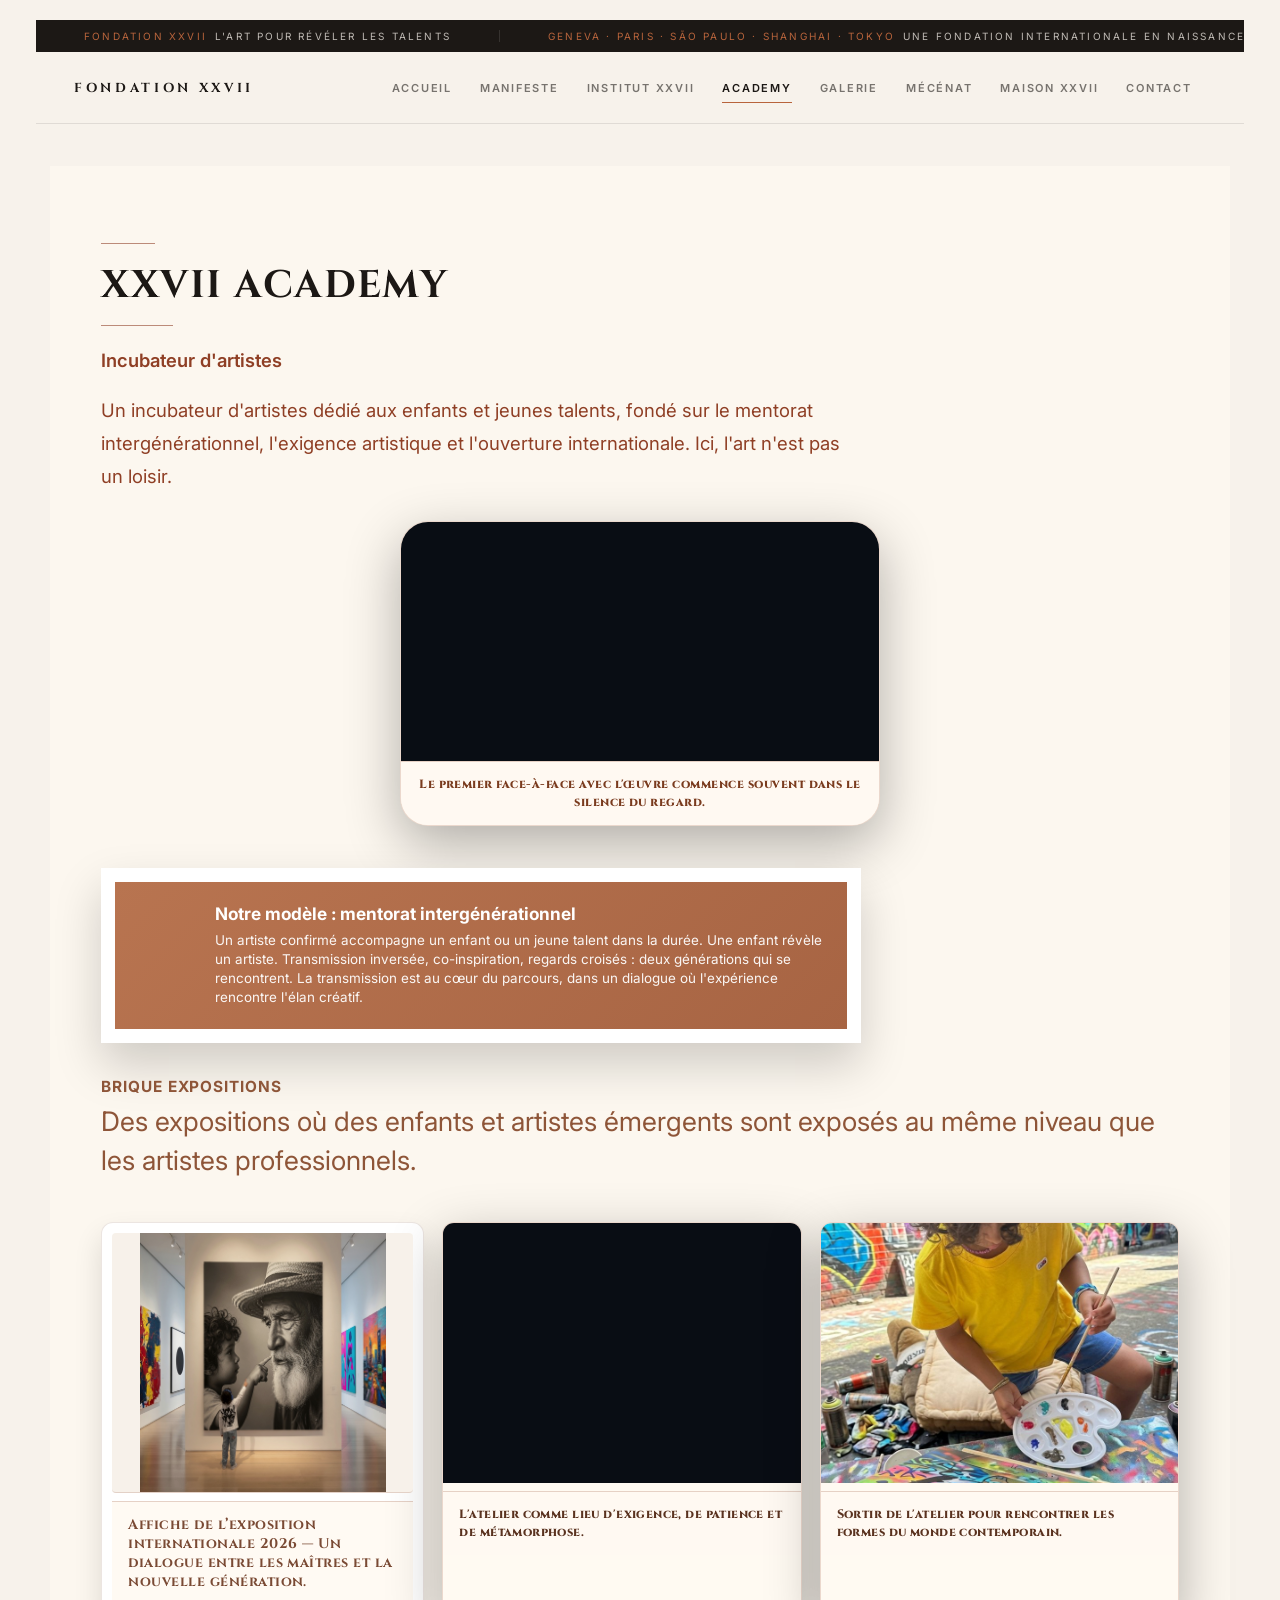
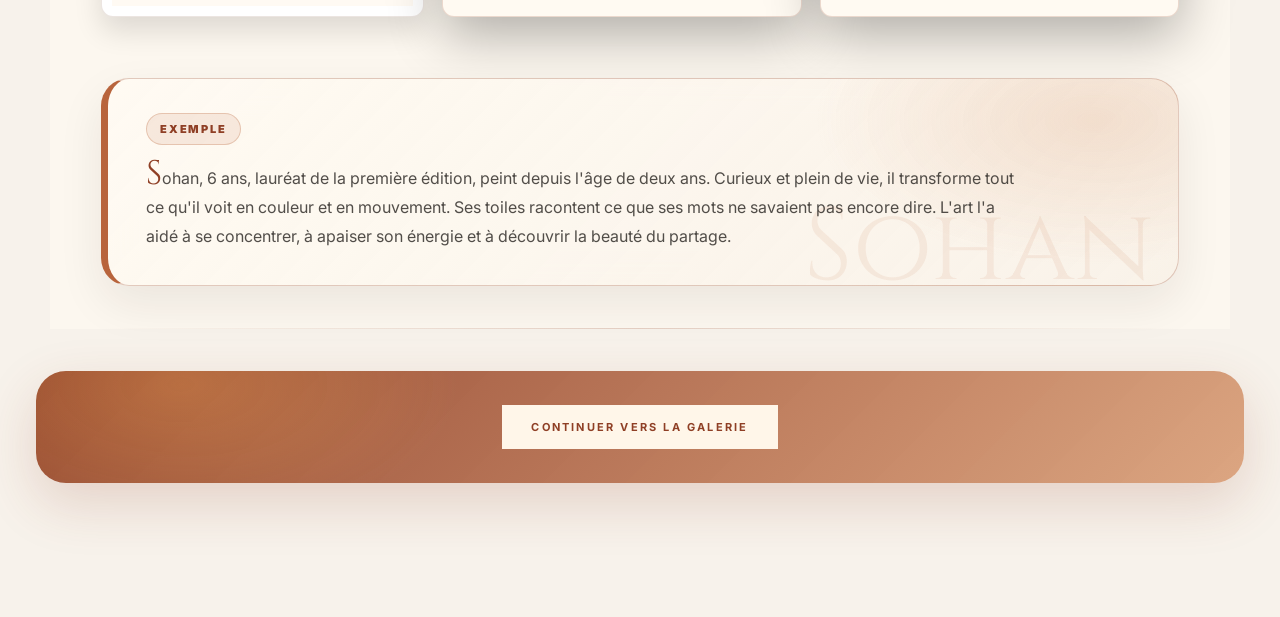
==== academy.html @ 69321723 "Make Fondation XXVII responsive" ====
<!doctype html>
<html lang="fr">
<head>
<meta charset="utf-8">
<meta name="viewport" content="width=device-width, initial-scale=1">
<title>XXVII Academy — Fondation XXVII</title>
<meta name="description" content="La Fondation XXVII accompagne les enfants, les jeunes créateurs et les artistes émergents à travers l'art, l'éducation et la transmission.">
<meta property="og:title" content="Fondation XXVII — Transmission culturelle par l'art">
<meta property="og:type" content="website">
<link rel="preconnect" href="https://fonts.googleapis.com">
<link rel="preconnect" href="https://fonts.gstatic.com" crossorigin>
<link href="https://fonts.googleapis.com/css2?family=Inter:wght@400;500;600;700;800;900&family=Cinzel:wght@600;700;800&display=swap" rel="stylesheet">
<link rel="stylesheet" href="assets/css/app.css">
<link rel="stylesheet" href="assets/css/upgrade.css">
<link rel="stylesheet" href="assets/css/multipage-version.css">
<link rel="stylesheet" href="editorial-model-upgrade.css">
<link rel="stylesheet" href="assets/css/finishing-touch.css">
<link rel="stylesheet" href="assets/css/cartier-level.css">
<link rel="stylesheet" href="assets/css/prestige.css">
<link rel="stylesheet" href="assets/css/academy-step.css">
<link rel="stylesheet" href="assets/css/responsive-final.css">
</head>
<body class="page-academy">
<a class="skip" href="#main">Aller au contenu</a>
<div class="page">

<div class="xxvii-ticker">
  <div class="xxvii-ticker-inner">
    <span><em>Fondation XXVII</em>L'art pour révéler les talents</span>
    <span><em>Geneva · Paris · São Paulo · Shanghai · Tokyo</em>Une fondation internationale en naissance</span>
    <span><em>Academy</em>Premier programme d'ateliers · ouverture annoncée</span>
    <span><em>Rejoindre</em>partnerships@fondationxxvii.org</span>
    <span><em>Vision</em>L'art comme langage universel de transmission</span>
  </div>
</div>

<header class="topbar">
  <div class="brand-lockup brand-text-only"><span>Fondation XXVII</span></div>
  <nav class="nav" aria-label="Navigation principale">
    <a href="index.html">Accueil</a>
    <a href="manifeste.html">Manifeste</a>
    <a href="institut.html">Institut XXVII</a>
    <a href="academy.html">Academy</a>
    <a href="galerie.html">Galerie</a>
    <a href="mecenat.html">Mécénat</a>
    <a href="equipe.html">Maison XXVII</a>
    <a href="contact.html">Contact</a>
  </nav>
</header>

<main id="main" class="multipage-main">

<section class="section" id="page5">
  <div class="page-num">Academy</div>
  <h2 class="section-title" style="white-space:nowrap;">XXVII ACADEMY</h2>
  <p class="lead section-intro" style="font-weight:600;font-size:1.15em;margin-top:0.2em;margin-bottom:1.2em;">Incubateur d'artistes</p>
  <p class="lead section-intro academy-incubateur-lead">Un incubateur d'artistes dédié aux enfants et jeunes talents, fondé sur le mentorat intergénérationnel, l'exigence artistique et l'ouverture internationale. Ici, l'art n'est pas un loisir.</p>

<figure class="visual-card academy-video-top-tam video-card">
      <video class="academy-video" autoplay muted loop playsinline preload="metadata" aria-label="Le contact de l'enfant avec l'artiste">
        <source src="assets/video/contact-enfant-artiste.mp4" type="video/mp4">
        Votre navigateur ne peut pas lire cette vidéo.
      </video>
      <figcaption>Le premier face-à-face avec l'œuvre commence souvent dans le silence du regard.</figcaption>
    </figure>

  <div class="academy-model-strip" aria-label="Modèle pédagogique XXVII">
    <div class="academy-model-icon" aria-hidden="true"></div>
    <div class="academy-model-text">
      <strong>Notre modèle : mentorat intergénérationnel</strong>
      <p>Un artiste confirmé accompagne un enfant ou un jeune talent dans la durée. Une enfant révèle un artiste. Transmission inversée, co-inspiration, regards croisés : deux générations qui se rencontrent. La transmission est au cœur du parcours, dans un dialogue où l'expérience rencontre l'élan créatif.</p>
    </div>
  </div>

  <div class="academy-expositions-block">
    <div class="academy-block-kicker">Brique expositions</div>
    <p class="lead section-intro academy-expositions-lead">Des expositions où des enfants et artistes émergents sont exposés au même niveau que les artistes professionnels.</p>
    
  </div>

  <div class="visual-grid academy-visuals">
    <figure class="visual-card academy-exposition-poster">
      <img src="assets/img/enfant-regarde-enfant.png" alt="Enfant face à une œuvre monumentale en galerie" loading="lazy" decoding="async">
      <figcaption>Affiche de l’exposition internationale 2026 — Un dialogue entre les maîtres et la nouvelle génération.</figcaption>
    </figure>
    
    <figure class="visual-card video-card">
      <video class="academy-video" autoplay muted loop playsinline preload="metadata" aria-label="L'atelier des enfants, lieu d'exigence et de métamorphose">
        <source src="assets/video/atelier-enfants.mp4" type="video/mp4">
        Votre navigateur ne peut pas lire cette vidéo.
      </video>
      <figcaption>L'atelier comme lieu d'exigence, de patience et de métamorphose.</figcaption>
    </figure>
    <figure class="visual-card video-card">
      <video class="academy-video" autoplay muted loop playsinline preload="metadata" poster="assets/img/academy-street-art.jpg" aria-label="Jeune artiste créant hors les murs">
        <source src="grok-video-db164b81-4487-42cb-8712-42ea4e502f87%20(3).mp4" type="video/mp4">
        Votre navigateur ne peut pas lire cette vidéo.
      </video>
      <figcaption>Sortir de l'atelier pour rencontrer les formes du monde contemporain.</figcaption>
    </figure>
  </div>

  <div class="divider"></div>

  <div class="brown academy-example-card">
    <strong>Exemple</strong>
    <p>Sohan, 6 ans, lauréat de la première édition, peint depuis l'âge de deux ans. Curieux et plein de vie, il transforme tout ce qu'il voit en couleur et en mouvement. Ses toiles racontent ce que ses mots ne savaient pas encore dire. L'art l'a aidé à se concentrer, à apaiser son énergie et à découvrir la beauté du partage.</p>
  </div>
</section>

<div class="page-next-link academy-next-link">
  <a class="btn" href="galerie.html">Continuer vers la galerie</a>
</div>
</main>
</div>
<script src="assets/js/app.js"></script>
<script src="assets/js/prestige.js"></script>
</body>
</html>
---- assets/css/app.css ----
:root{--bg:#05070b;--panel:rgba(11,17,28,.8);--line:rgba(255,255,255,.1);--line2:rgba(216,173,97,.26);--text:#f6f8fb;--muted:rgba(246,248,251,.74);--gold:#d8ad61;--gold2:#f3d8a5;--shadow:0 18px 54px rgba(0,0,0,.34);--radius:30px;--brown:#5b4031;--brown2:#3f2b21}*{box-sizing:border-box}html{scroll-behavior:smooth}body{margin:0;min-height:100vh;color:var(--text);font-family:Inter,system-ui,sans-serif;background:radial-gradient(1200px 700px at 14% 0%,rgba(216,173,97,.14),transparent 52%),radial-gradient(900px 520px at 86% 12%,rgba(125,167,255,.08),transparent 55%),linear-gradient(180deg,#04070c 0%,#071018 44%,#04070c 100%);overflow-x:hidden}body::before{content:"";position:fixed;inset:0;pointer-events:none;opacity:.12;background-image:linear-gradient(rgba(255,255,255,.03) 1px,transparent 1px),linear-gradient(90deg,rgba(255,255,255,.03) 1px,transparent 1px);background-size:34px 34px;mask-image:linear-gradient(180deg,rgba(0,0,0,.92),transparent 95%)}a{color:var(--gold2)}.skip{position:absolute;left:-999px;top:12px;background:#fff;color:#000;padding:10px 14px;border-radius:999px;z-index:999}.skip:focus{left:12px}.page{max-width:1360px;margin:0 auto;padding:24px clamp(16px,2.8vw,36px) 110px}.topbar{display:flex;justify-content:space-between;align-items:center;gap:16px;padding:12px 0 18px;position:sticky;top:0;z-index:50;backdrop-filter:blur(18px);background:linear-gradient(180deg,rgba(4,7,12,.92),rgba(4,7,12,.62));border-bottom:1px solid rgba(216,173,97,.12)}.brand-lockup{display:flex;align-items:center;gap:14px;color:var(--gold2);font-size:11px;letter-spacing:.24em;text-transform:uppercase;font-weight:800}.brand-logo{height:40px;width:auto;display:block;border-radius:12px;background:#fffaf0;box-shadow:0 10px 34px rgba(0,0,0,.22)}.nav{display:flex;gap:8px;flex-wrap:wrap}.nav a{padding:8px 12px;border:1px solid var(--line);border-radius:999px;background:rgba(255,255,255,.035);color:var(--text);font-size:12px;text-decoration:none;transition:.2s}.nav a:hover,.btn:hover{border-color:var(--gold);transform:translateY(-1px)}.hero{display:grid;grid-template-columns:minmax(0,1.32fr) minmax(320px,.86fr);gap:24px;align-items:stretch;padding:18px 0 8px}.panel,.card,.box,.footer,.quote,.brown,.member,.info,.slider{border:1px solid var(--line);background:linear-gradient(180deg,rgba(11,17,28,.74),rgba(6,10,16,.66));box-shadow:var(--shadow);backdrop-filter:blur(16px)}.panel{border-radius:36px;padding:36px;position:relative;overflow:hidden}.panel::after{content:"";position:absolute;right:-10%;bottom:-38%;width:420px;height:420px;border-radius:50%;background:radial-gradient(circle,rgba(216,173,97,.18),transparent 66%);filter:blur(10px);pointer-events:none}.eyebrow{font-size:12px;text-transform:uppercase;letter-spacing:.28em;color:var(--gold2);margin-bottom:16px}h1{margin:0;font-family:Cinzel,serif;font-size:clamp(40px,6.8vw,88px);line-height:.9;letter-spacing:.02em}h2{margin:16px 0 14px;font-size:clamp(26px,3.6vw,52px);line-height:1.03;letter-spacing:-.05em}.lead{max-width:72ch;color:var(--muted);font-size:clamp(16px,1.45vw,19px);line-height:1.78}.small{font-size:15px;margin:0}.cta-row{display:flex;flex-wrap:wrap;gap:12px;margin-top:30px;position:relative;z-index:1}.btn{padding:13px 18px;border-radius:999px;border:1px solid var(--line2);background:linear-gradient(135deg,rgba(216,173,97,.18),rgba(255,255,255,.04));color:var(--text);font-weight:700;text-decoration:none;transition:.2s}.btn.alt{border-color:var(--line);background:rgba(255,255,255,.03)}.logo-showcase{margin-top:26px;max-width:460px;padding:18px;border-radius:28px;background:linear-gradient(180deg,#fffaf0,#f4efe6);border:1px solid rgba(216,173,97,.32);box-shadow:0 24px 80px rgba(0,0,0,.28);position:relative;z-index:1}.logo-showcase img{width:100%;height:auto;display:block;border-radius:18px}.side{display:flex;flex-direction:column;gap:18px}.card{border-radius:34px;padding:24px;position:relative;overflow:hidden}.card h3{margin:0 0 16px;font-size:22px;letter-spacing:-.03em}.stats{display:grid;grid-template-columns:1fr 1fr;gap:14px}.stat{padding:16px;border-radius:20px;border:1px solid var(--line);background:rgba(255,255,255,.03)}.stat span{display:block;font-size:12px;text-transform:uppercase;letter-spacing:.18em;color:var(--gold2);margin-bottom:10px}.stat strong{font-size:clamp(20px,2.6vw,30px);letter-spacing:-.03em}.quote{margin:18px 0 36px;padding:16px 24px;border-radius:24px;border-color:rgba(216,173,97,.18);background:linear-gradient(135deg,rgba(216,173,97,.12),rgba(255,255,255,.03));font-family:Cinzel,serif;font-size:clamp(17px,1.9vw,26px);line-height:1.28;letter-spacing:.01em;font-weight:600}.section{padding:58px 0 0}.section-title{font-size:clamp(24px,3vw,42px);line-height:1.06;margin:.15em 0 .55em;letter-spacing:-.04em}.page-title{font-family:Cinzel,serif;font-size:clamp(26px,3.4vw,46px);margin:0 0 10px;line-height:1.04}.page-num{font-size:12px;text-transform:uppercase;letter-spacing:.25em;color:var(--gold2);margin-bottom:12px}.grid3{display:grid;grid-template-columns:repeat(3,minmax(0,1fr));gap:18px}.grid2{display:grid;grid-template-columns:repeat(2,minmax(0,1fr));gap:18px}.info{border-radius:26px;padding:24px;min-height:190px;border-color:rgba(255,255,255,.085)}.info strong{display:block;margin-bottom:10px;color:var(--gold);text-transform:uppercase;letter-spacing:.09em;font-size:12px}.info p,.box p,.card p,.member p{margin:0;color:var(--muted);line-height:1.72}.brown{border-radius:26px;padding:20px;background:linear-gradient(180deg,rgba(91,64,49,.88),rgba(63,43,33,.78));border-color:rgba(255,255,255,.08)}.brown strong{display:block;margin-bottom:8px;color:#ffe8d2;font-size:12px;text-transform:uppercase;letter-spacing:.14em}.brown p{margin:0;color:rgba(255,240,228,.90);line-height:1.65}.divider{height:1px;background:linear-gradient(90deg,transparent,rgba(255,255,255,.10),transparent);margin:22px 0}.footer{margin-top:28px;padding:20px 22px;border-radius:24px;color:var(--muted);background:rgba(255,255,255,.03)}.team{display:grid;grid-template-columns:repeat(2,minmax(0,1fr));gap:18px}.member{padding:22px;border-radius:24px;border:1px solid rgba(255,255,255,.085);background:rgba(255,255,255,.03)}.member h4{margin:0 0 6px;font-size:20px;letter-spacing:-.02em}.member .role{color:var(--gold2);font-size:12px;text-transform:uppercase;letter-spacing:.12em;margin-bottom:10px}.full{grid-column:1/-1}.gallery{padding-top:42px}.gallery .lead{margin-bottom:18px}.gallery .page-num{letter-spacing:.32em;opacity:.86}.slider{position:relative;border-radius:38px;overflow:hidden;padding:22px;background:linear-gradient(135deg,rgba(216,173,97,.075),rgba(255,255,255,.025))}.slides{position:relative;min-height:820px}.slide{margin:0;position:absolute;inset:0;opacity:0;transform:scale(.985);transition:opacity .45s ease,transform .45s ease;pointer-events:none}.slide.active{opacity:1;transform:scale(1);pointer-events:auto}.slide img{width:100%;height:820px;object-fit:cover;border-radius:24px;border:1px solid rgba(255,255,255,.12);display:block;background:#090d14;filter:saturate(1.02) contrast(1.02)}.slide figcaption{position:absolute;left:22px;bottom:22px;padding:12px 16px;border-radius:999px;background:rgba(4,7,12,.72);border:1px solid rgba(216,173,97,.28);color:var(--gold2);font-weight:800;backdrop-filter:blur(12px)}.slider-btn{position:absolute;top:50%;transform:translateY(-50%);z-index:3;width:46px;height:46px;border-radius:999px;border:1px solid rgba(216,173,97,.35);background:rgba(4,7,12,.70);color:#fff;font-size:34px;line-height:1;cursor:pointer}.slider-btn.prev{left:28px}.slider-btn.next{right:28px}.dots{position:absolute;left:0;right:0;bottom:28px;z-index:3;display:flex;justify-content:center;gap:8px}.dots button{width:10px;height:10px;border-radius:999px;border:1px solid rgba(255,255,255,.5);background:rgba(255,255,255,.2);cursor:pointer}.dots button.active{background:var(--gold)}.slider::after{content:"Visuels Fondation XXVII";position:absolute;right:24px;top:24px;z-index:4;padding:9px 12px;border-radius:999px;background:rgba(4,7,12,.62);border:1px solid rgba(216,173,97,.28);color:var(--gold2);font-size:12px;font-weight:800;backdrop-filter:blur(10px)}.section-intro{margin-top:-8px;margin-bottom:22px;color:var(--gold2)}.why-block{margin-top:22px;padding:26px;border:1px solid rgba(216,173,97,.22);border-radius:28px;background:linear-gradient(135deg,rgba(216,173,97,.105),rgba(255,255,255,.03));box-shadow:0 18px 52px rgba(0,0,0,.26)}.why-block h3{display:block;color:var(--gold2);font-family:Cinzel,serif;font-size:clamp(24px,2.8vw,36px);letter-spacing:.02em;margin:0 0 8px}.why-block p{margin:0 0 14px;color:var(--muted);font-weight:700}.why-block ul{display:grid;grid-template-columns:repeat(2,minmax(0,1fr));gap:10px 14px;margin:0;padding:0;list-style:none}.why-block li{padding:14px 16px;border:1px solid rgba(255,255,255,.08);border-radius:18px;background:rgba(255,255,255,.035);color:rgba(246,248,251,.82);line-height:1.55}.governance-block{margin-top:34px;padding:30px;border:1px solid rgba(216,173,97,.22);border-radius:32px;background:linear-gradient(180deg,rgba(216,173,97,.075),rgba(255,255,255,.026));box-shadow:0 20px 64px rgba(0,0,0,.28)}.governance-block h3{margin:0 0 14px;font-size:clamp(24px,3vw,42px);letter-spacing:-.04em}.governance-block blockquote{margin:0 0 18px;padding:18px 20px;border-left:3px solid var(--gold);border-radius:18px;background:rgba(255,255,255,.035);font-family:Cinzel,serif;color:var(--gold2);line-height:1.45}.governance-copy{display:grid;grid-template-columns:repeat(2,minmax(0,1fr));gap:12px 18px;margin:20px 0}.governance-copy p{margin:0;color:var(--muted);line-height:1.72}.governance-grid{display:grid;grid-template-columns:repeat(5,minmax(0,1fr));gap:14px}.governance-grid .info{min-height:150px;padding:20px}.vision-metrics .info{min-height:95px;padding:14px 18px}.vision-metrics .info strong{margin-bottom:6px}.vision-metrics .info p{line-height:1.45}.contact-ribbon{margin-top:22px;border-color:rgba(216,173,97,.24);background:linear-gradient(135deg,rgba(216,173,97,.12),rgba(255,255,255,.035));color:rgba(246,248,251,.86)}.contact-ribbon a{font-weight:800;color:var(--gold2)}.visual-grid{display:grid;grid-template-columns:repeat(2,minmax(0,1fr));gap:18px;margin:24px 0}.visual-card,.section-visual,.manifesto-card{border:1px solid rgba(216,173,97,.22);border-radius:30px;background:linear-gradient(180deg,rgba(11,17,28,.68),rgba(6,10,16,.58));box-shadow:0 18px 54px rgba(0,0,0,.30);overflow:hidden}.visual-card{margin:0;min-height:100%;display:flex;flex-direction:column}.visual-card img,.section-visual img,.manifesto-card img{display:block;width:100%;height:auto;object-fit:cover}.visual-card img{height:360px}.visual-card figcaption,.section-visual figcaption{padding:14px 18px;color:var(--gold2);font-weight:800;line-height:1.45;background:rgba(4,7,12,.48)}.section-visual{margin:24px 0 4px}.section-visual img{height:430px}.manifesto-section{padding-top:38px}.manifesto-card{display:grid;grid-template-columns:1fr!important;align-items:start!important;overflow:visible!important;gap:24px;padding:26px}.manifesto-card img{width:min(100%,760px)!important;height:auto!important;max-height:none!important;object-fit:contain!important;justify-self:center!important;display:block!important;border-radius:24px;border:1px solid rgba(255,255,255,.10);background:#140d0a}.manifesto-card .section-title{margin-top:0}.actions-visuals .visual-card img{height:390px}.academy-visuals{grid-template-columns:repeat(3,minmax(0,1fr))}.academy-visuals .visual-card img{height:430px}.vision-visual img{height:400px}.inclusion-visual{max-width:820px;margin:24px auto 4px}.inclusion-visual img{height:300px;object-fit:cover;object-position:center 42%}.polish-note{margin:34px 0 0;padding:26px;border:1px solid rgba(216,173,97,.24);border-radius:32px;background:linear-gradient(135deg,rgba(216,173,97,.11),rgba(255,255,255,.026));box-shadow:0 18px 54px rgba(0,0,0,.28)}.polish-note strong{display:block;color:var(--gold2);font-family:Cinzel,serif;font-size:clamp(22px,2.5vw,34px);line-height:1.15;margin-bottom:10px}.polish-note p{margin:0;color:var(--muted);line-height:1.72}.conversion-panel{margin-top:22px;padding:28px;border:1px solid rgba(216,173,97,.28);border-radius:32px;background:radial-gradient(700px 280px at 12% 0%,rgba(216,173,97,.16),transparent 58%),linear-gradient(180deg,rgba(11,17,28,.78),rgba(6,10,16,.64));box-shadow:0 20px 64px rgba(0,0,0,.30)}.conversion-panel h3{font-family:Cinzel,serif;font-size:clamp(24px,3vw,42px);margin:0 0 10px}.conversion-panel p{max-width:78ch;color:var(--muted);line-height:1.72}.conversion-panel .cta-row{margin-top:18px}@media (max-width:1020px){.hero,.grid3,.grid2,.team{grid-template-columns:1fr}.topbar{position:static;align-items:flex-start;flex-direction:column}.nav{justify-content:flex-start}.slides,.slide img{min-height:580px;height:580px}.governance-grid{grid-template-columns:repeat(2,minmax(0,1fr))}.governance-copy,.why-block ul,.visual-grid,.manifesto-card{grid-template-columns:1fr}.visual-card img,.actions-visuals .visual-card img,.academy-visuals .visual-card img,.section-visual img,.vision-visual img,.inclusion-visual img{height:360px}.academy-visuals{grid-template-columns:1fr}}@media (max-width:640px){.page{padding-inline:14px}.brand-logo{height:36px}.brand-lockup span{display:none}.section{padding-top:42px}.panel,.card,.quote,.info,.footer,.brown,.member{border-radius:22px;padding:18px}.panel{padding:22px}.quote{padding:14px 18px;font-size:clamp(16px,4.8vw,22px);border-radius:20px}.slides,.slide img{min-height:380px;height:380px}.slide figcaption{left:14px;right:14px;bottom:16px;border-radius:18px}.slider-btn{width:38px;height:38px;font-size:28px}.slider-btn.prev{left:18px}.slider-btn.next{right:18px}.slider::after{left:18px;right:auto;top:18px;font-size:11px}.logo-showcase{padding:12px;border-radius:20px}.vision-metrics .info{min-height:88px;padding:13px 16px}.visual-grid{gap:14px;margin:18px 0}.visual-card,.section-visual,.manifesto-card{border-radius:22px}.visual-card img,.actions-visuals .visual-card img,.academy-visuals .visual-card img,.section-visual img,.vision-visual img{height:280px}.inclusion-visual{max-width:100%;margin-top:18px}.inclusion-visual img{height:220px}.manifesto-card{padding:18px}.manifesto-card img{width:100%!important;border-radius:18px}.governance-grid{grid-template-columns:1fr}.why-block{padding:20px}.conversion-panel{padding:20px;border-radius:24px}}.donation-hero{display:grid;grid-template-columns:minmax(0,1fr) minmax(320px,.72fr);gap:24px;align-items:start}.donation-visual{background:linear-gradient(180deg,rgba(11,17,28,.68),rgba(6,10,16,.58))}.donation-visual img{height:620px!important;max-height:none!important;object-fit:contain!important;object-position:center center!important;background:radial-gradient(circle at center,rgba(216,173,97,.08),rgba(5,7,11,.95))!important}@media(max-width:1020px){.donation-hero{grid-template-columns:1fr}.donation-visual img{height:560px!important}}@media(max-width:640px){.donation-visual img{height:420px!important}}.academy-visuals .visual-card img,.academy-visuals .visual-card video,.academy-video{width:100%!important;height:430px!important;object-fit:cover!important;display:block!important;background:#090d14!important}.academy-visuals .visual-card figcaption{min-height:72px}@media(max-width:1020px){.academy-visuals .visual-card img,.academy-visuals .visual-card video,.academy-video{height:360px!important}}@media(max-width:640px){.academy-visuals .visual-card img,.academy-visuals .visual-card video,.academy-video{height:280px!important}}.academy-visuals .visual-card{min-height:0!important;height:auto!important;align-self:start!important}.academy-visuals .visual-card img,.academy-visuals .visual-card video,.academy-video{flex:0 0 auto!important}.academy-visuals .visual-card figcaption{flex:0 0 auto!important}.inclusion-visual img{height:430px!important;object-fit:contain!important;object-position:center center!important;background:radial-gradient(circle at center,rgba(216,173,97,.08),rgba(5,7,11,.95))!important}@media(max-width:640px){.inclusion-visual img{height:360px!important}}
---- assets/css/upgrade.css ----
/* Fondation XXVII — narrative upgrade layer */
:root{--bg:#F8F1E7!important;--panel:#FFFFFF!important;--line:rgba(33,29,26,.10)!important;--line2:rgba(184,100,60,.26)!important;--text:#211D1A!important;--muted:rgba(33,29,26,.68)!important;--gold:#B8643C!important;--gold2:#C8754A!important;--brown:#B8643C!important;--brown2:#211D1A!important;--shadow:0 18px 54px rgba(33,29,26,.12)!important}body{color:#211D1A!important;background:radial-gradient(1200px 700px at 14% 0%,rgba(184,100,60,.10),transparent 52%),radial-gradient(900px 520px at 86% 12%,rgba(248,241,231,.75),transparent 55%),linear-gradient(180deg,#F8F1E7 0%,#FFFFFF 45%,#F8F1E7 100%)!important}body::before{opacity:.08!important}.panel,.card,.box,.info,.slider,.member{background:linear-gradient(180deg,rgba(255,255,255,.86),rgba(248,241,231,.70))!important;border-color:rgba(33,29,26,.10)!important;color:#211D1A!important}.topbar{background:linear-gradient(180deg,rgba(248,241,231,.94),rgba(248,241,231,.72))!important;border-bottom-color:rgba(184,100,60,.16)!important}.quote,.why-block,.governance-block,.conversion-panel,.polish-note{background:linear-gradient(135deg,rgba(184,100,60,.10),rgba(255,255,255,.72))!important;border-color:rgba(184,100,60,.22)!important;color:#211D1A!important}.brown{background:linear-gradient(180deg,rgba(184,100,60,.92),rgba(33,29,26,.88))!important;border-color:rgba(184,100,60,.28)!important}.footer,.contact-ribbon{background:linear-gradient(180deg,rgba(33,29,26,.94),rgba(33,29,26,.88))!important;border-color:rgba(184,100,60,.20)!important}.lead,.info p,.box p,.card p,.member p{color:rgba(33,29,26,.68)!important}.brown p,.brown strong{color:rgba(255,255,255,.92)!important}.footer,.footer a,.contact-ribbon,.contact-ribbon a{color:rgba(255,255,255,.82)!important}.eyebrow,.section-intro,.brand-lockup,.stat span,.info strong,.member .role,.page-num{color:#B8643C!important}h1,h2,h3,.section-title,.page-title{color:#211D1A!important}.btn{background:linear-gradient(135deg,#B8643C,#C8754A)!important;color:#fff!important;border:1px solid rgba(184,100,60,.34)!important;box-shadow:0 12px 28px rgba(184,100,60,.16)!important;padding:13px 22px!important;border-radius:999px!important;letter-spacing:.11em!important}.btn:hover{background:linear-gradient(135deg,#211D1A,#3A302A)!important;color:#fff!important;transform:translateY(-1px)!important;box-shadow:0 16px 34px rgba(33,29,26,.18)!important}.btn.alt{background:rgba(255,255,255,.62)!important;color:#B8643C!important;border:1px solid rgba(184,100,60,.28)!important;box-shadow:0 10px 24px rgba(33,29,26,.08)!important}.btn.alt:hover{background:#B8643C!important;color:#fff!important;border-color:#B8643C!important}.brown .btn.alt{background:rgba(255,255,255,.12)!important;color:#fff!important;border-color:rgba(255,255,255,.34)!important}.brown .btn.alt:hover{background:#fff!important;color:#B8643C!important;border-color:#fff!important}.why-block{position:relative;overflow:hidden;isolation:isolate}.why-block:before{content:"Why";position:absolute;right:24px;top:-30px;z-index:-1;font-family:Cinzel,serif;font-size:clamp(86px,13vw,180px);font-style:italic;color:rgba(184,100,60,.07);pointer-events:none}.why-block h3,.why-block p,.why-block li{color:#211D1A!important}.why-block li{position:relative;padding-left:46px}.why-block li:before{content:"×";position:absolute;left:16px;top:50%;transform:translateY(-50%);width:20px;height:20px;border:1px solid rgba(184,100,60,.42);border-radius:999px;display:grid;place-items:center;color:#B8643C!important;font-size:13px;line-height:1;background:rgba(255,255,255,.58)}
.actions-section .grid3>.info{position:relative;overflow:hidden}.actions-section .grid3>.info:after{position:absolute;right:18px;bottom:-18px;font-family:Cinzel,serif;font-size:96px;font-style:italic;color:rgba(184,100,60,.10);line-height:1;pointer-events:none}.actions-section .grid3>.info:nth-child(1):after{content:"1"}.actions-section .grid3>.info:nth-child(2):after{content:"2"}.actions-section .grid3>.info:nth-child(3):after{content:"3"}.actions-section .grid3>.info:hover{border-color:rgba(184,100,60,.30);background:linear-gradient(180deg,rgba(184,100,60,.08),rgba(255,255,255,.72))!important}
.vision-metrics{padding:24px;border:1px solid rgba(184,100,60,.18);border-radius:34px;background:linear-gradient(135deg,rgba(184,100,60,.08),rgba(255,255,255,.72))!important;box-shadow:0 20px 64px rgba(33,29,26,.10)}.vision-metrics .info{background:rgba(255,255,255,.58)!important;text-align:center;min-height:150px}.vision-metrics .info strong{font-family:Cinzel,serif;font-size:clamp(24px,3vw,42px);letter-spacing:.02em;color:#B8643C!important;text-transform:none}.vision-metrics .info p{max-width:26ch;margin:0 auto;color:rgba(33,29,26,.68)!important}
#page15{background:linear-gradient(135deg,rgba(248,241,231,.94),rgba(255,255,255,.84))!important;border-color:rgba(184,100,60,.20)!important}#page15 .page-title{color:#211D1A!important}#page15 .lead{color:rgba(184,100,60,.78)!important}#page15 .info{background:linear-gradient(180deg,rgba(255,255,255,.86),rgba(248,241,231,.66))!important;border-color:rgba(184,100,60,.18)!important}#page15 .info strong{color:#B8643C!important}#page16{background:linear-gradient(180deg,rgba(255,255,255,.90),rgba(248,241,231,.82))!important;border-color:rgba(184,100,60,.18)!important}#page16 .page-title{color:#211D1A!important}#page16>.lead{color:rgba(184,100,60,.74)!important}#page16 .member{background:linear-gradient(180deg,rgba(255,255,255,.90),rgba(248,241,231,.68))!important;border-color:rgba(184,100,60,.18)!important;box-shadow:0 16px 42px rgba(33,29,26,.10)!important}#page16 .member .role{color:#B8643C!important}
.contact-ribbon{display:grid;grid-template-columns:1.2fr repeat(3,1fr);gap:18px;align-items:start}.contact-ribbon:before{content:"Fondation XXVII\A Transmission culturelle par l’art\A Contact officiel : contact@fondationxvii.ch";white-space:pre-line;color:rgba(255,255,255,.88);line-height:1.8}.contact-ribbon:after{content:"Vision · Mission · Mécénat · Institut\A XXVII Academy · Laboratoires créatifs · Expositions internationales\A Maison XXVII : Anissa Jolly · Farouk Boumoula";white-space:pre-line;color:rgba(255,255,255,.66);line-height:1.8;grid-column:span 3}@media(max-width:900px){.contact-ribbon{grid-template-columns:1fr}.contact-ribbon:after{grid-column:auto}}
.exhibition-visual{max-width:1080px!important;margin:28px auto!important;padding:22px!important}.exhibition-visual img{width:100%!important;height:auto!important;max-height:none!important;object-fit:contain!important;object-position:center center!important;display:block!important;background:radial-gradient(circle at center,rgba(184,100,60,.08),rgba(248,241,231,.95))!important}.exhibition-visual figcaption{text-align:center}
.exhibition-poster{max-width:1080px!important;margin:28px auto!important;padding:22px!important;border:1px solid rgba(184,100,60,.22)!important;border-radius:30px!important;background:linear-gradient(180deg,rgba(255,255,255,.86),rgba(248,241,231,.70))!important;box-shadow:0 18px 54px rgba(33,29,26,.12)!important;overflow:visible!important}.exhibition-poster img{width:100%!important;height:auto!important;max-height:none!important;object-fit:contain!important;object-position:center center!important;display:block!important;border-radius:20px!important;background:radial-gradient(circle at center,rgba(184,100,60,.08),rgba(248,241,231,.95))!important}.exhibition-poster figcaption{text-align:center;padding:14px 18px;color:#B8643C!important;font-weight:800;line-height:1.45;background:rgba(255,255,255,.62);border-radius:0 0 20px 20px}
.page-num{display:none!important}
.topbar{padding:18px 0 24px!important}.nav a{padding:10px 15px!important;font-size:13px!important}.brand-lockup{gap:18px!important;font-size:13.2px!important;letter-spacing:.27em!important}.brand-logo{height:58px!important;width:auto!important;object-fit:contain!important;background:#fffaf0!important}.hero-video-showcase{max-width:560px!important;padding:12px!important;overflow:hidden!important}.hero-logo-video{width:100%!important;aspect-ratio:16/9!important;height:auto!important;display:block!important;object-fit:cover!important;border-radius:20px!important;background:#F8F1E7!important}.hero-video-showcase img{display:none!important}@media(max-width:640px){.brand-logo{height:50px!important}.brand-lockup{font-size:12px!important;letter-spacing:.22em!important}.nav a{padding:9px 12px!important;font-size:12px!important}.hero-video-showcase{max-width:100%!important}.hero-logo-video{border-radius:16px!important}.btn{padding:12px 18px!important;letter-spacing:.09em!important}}

/* Editorial institute model — client PDF direction */
.institute-missions-section{background:#fbf6ee!important;border-color:rgba(88,54,34,.18)!important}
.institute-missions-section .section-title{font-family:Cinzel,serif!important;letter-spacing:.04em!important;color:#5a321f!important;text-transform:uppercase!important}
.institute-missions-section .section-intro{max-width:760px!important;color:rgba(33,29,26,.66)!important}
.mission-editorial-grid{display:grid;grid-template-columns:repeat(2,minmax(0,1fr));gap:30px 42px;margin-top:34px}
.mission-editorial-card{position:relative;min-height:150px;padding:22px 76px 22px 0;border-top:1px solid rgba(33,29,26,.58);border-bottom:1px solid rgba(33,29,26,.28);background:transparent!important;color:#211d1a!important}
.mission-editorial-card strong{display:block;margin-bottom:10px;font-family:Cinzel,serif;font-size:18px;letter-spacing:.03em;text-transform:uppercase;color:#5a321f!important}
.mission-editorial-card p{margin:0;max-width:30ch;font-size:13px;line-height:1.55;color:rgba(33,29,26,.72)!important}
.mission-editorial-card span{position:absolute;right:0;top:50%;transform:translateY(-50%);width:76px;height:76px;border-radius:76px 0 0 76px;background:#8f3f25;color:#fff6e9;display:grid;place-items:center;font-family:Cinzel,serif;font-size:28px;font-weight:800;box-shadow:inset 9px 0 0 rgba(255,246,233,.18)}
.mission-editorial-card:after{content:"";position:absolute;right:76px;top:50%;width:34px;height:92px;transform:translateY(-50%);border:2px solid rgba(88,54,34,.42);border-right:0;border-radius:92px 0 0 92px}
@media(max-width:760px){.mission-editorial-grid{grid-template-columns:1fr}.mission-editorial-card{padding-right:70px}.mission-editorial-card span{width:64px;height:64px;font-size:22px}.mission-editorial-card:after{right:64px;width:24px;height:74px}}

/* Stronger editorial mission cards — less empty, more present */
.institute-missions-section .mission-editorial-card{
  background:linear-gradient(180deg,rgba(255,250,242,.82),rgba(248,241,231,.58))!important;
  border:1px solid rgba(143,63,37,.34)!important;
  border-top:3px solid rgba(143,63,37,.78)!important;
  padding:26px 88px 26px 24px!important;
  min-height:178px!important;
  box-shadow:0 18px 42px rgba(33,29,26,.07)!important;
}
.institute-missions-section .mission-editorial-card strong{
  font-size:20px!important;
  margin-bottom:14px!important;
}
.institute-missions-section .mission-editorial-card p{
  max-width:34ch!important;
  font-size:14px!important;
  line-height:1.7!important;
}
.institute-missions-section .mission-editorial-card span{
  right:18px!important;
  width:74px!important;
  height:74px!important;
  border-radius:999px!important;
  background:#8f3f25!important;
  box-shadow:0 10px 24px rgba(143,63,37,.22),inset 0 0 0 7px rgba(255,246,233,.14)!important;
}
.institute-missions-section .mission-editorial-card:after{
  right:92px!important;
  opacity:.55!important;
}
.institute-missions-section .mission-editorial-card:before{
  content:"";
  position:absolute;
  left:24px;
  bottom:20px;
  width:42px;
  height:2px;
  background:rgba(143,63,37,.62);
}
@media(max-width:760px){
  .institute-missions-section .mission-editorial-card{
    padding:24px 24px 92px 24px!important;
    min-height:190px!important;
  }
  .institute-missions-section .mission-editorial-card span{
    right:24px!important;
    top:auto!important;
    bottom:18px!important;
    transform:none!important;
  }
  .institute-missions-section .mission-editorial-card:after{
    display:none!important;
  }
}

/* Editorial hero refinement */
.hero .panel{
  position:relative;
}
.hero-statement{
  margin:18px 0 14px;
  max-width:780px;
  font-family:Cinzel,serif;
  font-size:clamp(32px,5vw,72px);
  line-height:1.02;
  letter-spacing:.015em;
  color:#5a321f;
}
.hero-lead{
  max-width:620px!important;
  font-size:18px!important;
  line-height:1.7!important;
  color:rgba(33,29,26,.72)!important;
}
.hero-signature{
  display:inline-flex;
  margin-top:24px;
  padding:12px 18px;
  border-top:1px solid rgba(143,63,37,.55);
  border-bottom:1px solid rgba(143,63,37,.35);
  font-family:Cinzel,serif;
  font-size:13px;
  letter-spacing:.18em;
  text-transform:uppercase;
  color:#8f3f25;
}
@media(max-width:760px){
  .hero-statement{
    font-size:clamp(34px,11vw,58px);
  }
  .hero-lead{
    font-size:16px!important;
  }
  .hero-signature{
    letter-spacing:.11em;
    font-size:11px;
  }
}

/* Editorial actions and manifesto rhythm */
.actions-section .grid3 .info{
  position:relative;
  background:linear-gradient(180deg,rgba(255,250,242,.88),rgba(248,241,231,.62))!important;
  border:1px solid rgba(143,63,37,.28)!important;
  border-top:3px solid rgba(143,63,37,.72)!important;
  box-shadow:0 16px 38px rgba(33,29,26,.06)!important;
  padding:28px 24px 30px!important;
}
.actions-section .grid3 .info:nth-child(1)::before{content:"01";}
.actions-section .grid3 .info:nth-child(2)::before{content:"02";}
.actions-section .grid3 .info:nth-child(3)::before{content:"03";}
.actions-section .grid3 .info::before{
  display:block;
  margin-bottom:18px;
  font-family:Cinzel,serif;
  font-size:34px;
  line-height:1;
  color:rgba(143,63,37,.78);
}
.actions-section .grid3 .info strong{
  display:block;
  font-family:Cinzel,serif;
  text-transform:uppercase;
  letter-spacing:.04em;
  color:#5a321f!important;
}
.actions-section .grid3 .info p{
  margin-top:12px;
  font-size:14px;
  line-height:1.7;
  color:rgba(33,29,26,.72)!important;
}
.why-block{
  background:#211d1a!important;
  color:#fff6e9!important;
  border:0!important;
  padding:42px!important;
  box-shadow:0 24px 60px rgba(33,29,26,.16)!important;
}
.why-block h3{
  font-family:Cinzel,serif!important;
  text-transform:uppercase;
  letter-spacing:.05em;
  color:#fff6e9!important;
}
.why-block p,
.why-block li{
  color:rgba(255,246,233,.82)!important;
}
.why-block ul{
  display:grid;
  gap:12px;
  margin-top:20px;
}
.why-block li{
  list-style:none;
  position:relative;
  padding-left:28px;
  line-height:1.65;
}
.why-block li::before{
  content:"—";
  position:absolute;
  left:0;
  color:#d69a72;
}

/* Higher institutional manifesto tone */
.hero-statement{
  max-width:980px!important;
  font-size:clamp(38px,6vw,86px)!important;
  line-height:.98!important;
}
.quote{
  max-width:980px!important;
  margin:54px auto!important;
  padding:42px 36px!important;
  font-family:Cinzel,serif!important;
  font-size:clamp(24px,3.4vw,44px)!important;
  line-height:1.18!important;
  letter-spacing:.01em!important;
  color:#5a321f!important;
  background:transparent!important;
  border-top:1px solid rgba(143,63,37,.42)!important;
  border-bottom:1px solid rgba(143,63,37,.42)!important;
  box-shadow:none!important;
}
.quote::before{
  content:"Manifeste";
  display:block;
  margin-bottom:18px;
  font-family:Inter,sans-serif;
  font-size:11px;
  letter-spacing:.22em;
  text-transform:uppercase;
  color:#8f3f25;
}

/* Elevated governance as institutional circles */
.governance-block{
  background:linear-gradient(180deg,rgba(255,250,242,.92),rgba(248,241,231,.7))!important;
  border:1px solid rgba(143,63,37,.22)!important;
  padding:44px!important;
}
.governance-block h3{
  font-family:Cinzel,serif!important;
  text-transform:uppercase!important;
  letter-spacing:.04em!important;
  color:#5a321f!important;
}
.governance-block blockquote{
  max-width:900px!important;
  margin:26px 0!important;
  padding:28px 0!important;
  border-top:1px solid rgba(143,63,37,.42)!important;
  border-bottom:1px solid rgba(143,63,37,.28)!important;
  font-family:Cinzel,serif!important;
  font-size:clamp(21px,2.8vw,36px)!important;
  line-height:1.25!important;
  color:#5a321f!important;
}
.governance-copy p{
  max-width:880px!important;
  font-size:15px!important;
  line-height:1.85!important;
  color:rgba(33,29,26,.72)!important;
}
.governance-grid .info{
  background:#fffaf2!important;
  border:1px solid rgba(143,63,37,.26)!important;
  border-top:3px solid rgba(143,63,37,.72)!important;
  box-shadow:0 16px 34px rgba(33,29,26,.055)!important;
}
.governance-grid .info strong{
  font-family:Cinzel,serif!important;
  text-transform:uppercase!important;
  letter-spacing:.04em!important;
  color:#5a321f!important;
}
.governance-grid .info p{
  font-size:14px!important;
  line-height:1.7!important;
  color:rgba(33,29,26,.72)!important;
}

/* Team and contact as institutional closing chapter */
#page16{
  background:linear-gradient(180deg,rgba(255,250,242,.94),rgba(248,241,231,.72))!important;
  border:1px solid rgba(143,63,37,.22)!important;
}
#page16 .section-title{
  font-family:Cinzel,serif!important;
  text-transform:uppercase!important;
  letter-spacing:.04em!important;
  color:#5a321f!important;
}
#page16 .lead{
  max-width:840px!important;
  color:rgba(33,29,26,.72)!important;
  line-height:1.85!important;
}
#page16 .info{
  background:#fffaf2!important;
  border:1px solid rgba(143,63,37,.26)!important;
  border-top:3px solid rgba(143,63,37,.72)!important;
  box-shadow:0 16px 34px rgba(33,29,26,.055)!important;
}
#page16 .info strong{
  font-family:Cinzel,serif!important;
  text-transform:uppercase!important;
  letter-spacing:.04em!important;
  color:#5a321f!important;
}
#page16 .info p{
  color:rgba(33,29,26,.72)!important;
  line-height:1.7!important;
}
#page16::after{
  content:"Fondation XXVII · Geste · Regard · Transmission";
  display:block;
  margin-top:42px;
  padding-top:24px;
  border-top:1px solid rgba(143,63,37,.34);
  font-family:Cinzel,serif;
  font-size:13px;
  letter-spacing:.16em;
  text-transform:uppercase;
  color:#8f3f25;
}

/* Global editorial tightening — catalogue rhythm */
.section{
  margin-top:42px!important;
  margin-bottom:42px!important;
  padding-top:46px!important;
  padding-bottom:46px!important;
}
.section-title{
  margin-bottom:18px!important;
  max-width:980px!important;
}
.section .lead,
.section-intro{
  max-width:760px!important;
  margin-bottom:26px!important;
}
.grid2,
.grid3{
  gap:18px!important;
}
.info,
.brown,
.card,
.visual-card,
.manifesto-card{
  border-radius:18px!important;
}
.info{
  padding:22px 20px!important;
}
.info strong{
  margin-bottom:8px!important;
}
.info p{
  margin-top:8px!important;
}
.divider{
  margin:30px 0!important;
}
.visual-grid{
  gap:18px!important;
  margin-top:24px!important;
}
.section-visual{
  margin-top:26px!important;
  margin-bottom:20px!important;
}
.manifesto-card{
  padding:28px!important;
  gap:24px!important;
}
.quote{
  margin-top:38px!important;
  margin-bottom:38px!important;
}
.hero{
  min-height:auto!important;
  padding-top:54px!important;
  padding-bottom:44px!important;
}
.hero .panel{
  padding-top:34px!important;
  padding-bottom:34px!important;
}
.hero-statement{
  margin-top:14px!important;
  margin-bottom:12px!important;
}
.hero-signature{
  margin-top:18px!important;
}
.gallery .slider{
  margin-top:24px!important;
}
.governance-block{
  margin-top:34px!important;
}
.governance-copy{
  gap:10px!important;
}
.governance-copy p{
  margin-bottom:10px!important;
}
.mission-editorial-grid{
  gap:22px 28px!important;
  margin-top:26px!important;
}
.institute-missions-section .mission-editorial-card{
  min-height:154px!important;
  padding-top:22px!important;
  padding-bottom:22px!important;
}
@media(max-width:760px){
  .section{
    margin-top:30px!important;
    margin-bottom:30px!important;
    padding-top:34px!important;
    padding-bottom:34px!important;
  }
  .hero{
    padding-top:38px!important;
    padding-bottom:34px!important;
  }
  .manifesto-card{
    padding:22px!important;
  }
}

/* Museum-grade finishing — silence, hierarchy, restraint */
.section-title{
  font-family:Cinzel,serif!important;
  text-transform:uppercase!important;
  letter-spacing:.045em!important;
  color:#5a321f!important;
}
.page-num{
  letter-spacing:.18em!important;
  text-transform:uppercase!important;
  color:#8f3f25!important;
}
.info,
.brown,
.card{
  background:rgba(255,250,242,.78)!important;
  border:1px solid rgba(143,63,37,.18)!important;
  box-shadow:0 14px 34px rgba(33,29,26,.045)!important;
}
.info strong,
.brown strong,
.card h3{
  font-family:Cinzel,serif!important;
  text-transform:uppercase!important;
  letter-spacing:.035em!important;
  color:#5a321f!important;
}
.info p,
.brown p,
.card p{
  color:rgba(33,29,26,.70)!important;
  line-height:1.75!important;
}
.visual-card figcaption,
.slide figcaption,
.section-visual figcaption{
  font-family:Cinzel,serif!important;
  font-size:12px!important;
  letter-spacing:.035em!important;
  color:#5a321f!important;
  background:rgba(255,250,242,.90)!important;
  border-top:1px solid rgba(143,63,37,.22)!important;
}
.visual-card img,
.section-visual img,
.slide img{
  filter:saturate(.88) contrast(1.03)!important;
}
.section::before{
  content:"";
  display:block;
  width:54px;
  height:1px;
  margin-bottom:22px;
  background:rgba(143,63,37,.58);
}
.hero::before,
.gallery::before{
  display:none!important;
}
.grid2 .info:hover,
.grid3 .info:hover,
.visual-card:hover{
  transform:none!important;
}
.manifesto-section{
  background:transparent!important;
}
.manifesto-card{
  background:#211d1a!important;
  color:#fff6e9!important;
  border:0!important;
}
.manifesto-card .section-title,
.manifesto-card .page-num,
.manifesto-card .lead{
  color:#fff6e9!important;
}
.manifesto-card .lead{
  opacity:.78!important;
}

/* Curatorial hierarchy — major chapters and quieter secondary content */
.section{
  position:relative;
}
.section:not(.hero):not(.gallery):not(.manifesto-section)::after{
  content:"";
  display:block;
  width:100%;
  max-width:1180px;
  height:1px;
  margin:42px auto 0;
  background:linear-gradient(90deg,transparent,rgba(143,63,37,.22),transparent);
}
#page6,
#page7,
#page8,
#page9{
  background:rgba(255,250,242,.48)!important;
  border-color:rgba(143,63,37,.14)!important;
}
#page6 .section-title,
#page7 .section-title,
#page8 .section-title,
#page9 .section-title{
  font-size:clamp(28px,3.6vw,48px)!important;
}
#page6 .info,
#page7 .info,
#page8 .info,
#page9 .info{
  box-shadow:none!important;
  background:transparent!important;
  border-left:0!important;
  border-right:0!important;
  border-top:1px solid rgba(143,63,37,.34)!important;
  border-bottom:1px solid rgba(143,63,37,.18)!important;
  border-radius:0!important;
}
#page6 .info strong,
#page7 .info strong,
#page8 .info strong,
#page9 .info strong{
  font-size:14px!important;
  letter-spacing:.09em!important;
}
#page6 .info p,
#page7 .info p,
#page8 .info p,
#page9 .info p{
  font-size:14px!important;
  line-height:1.82!important;
}
.gallery .section-title,
.manifesto-card .section-title,
.vision-section .section-title,
.institute-missions-section .section-title,
#page16 .section-title{
  font-size:clamp(34px,4.8vw,68px)!important;
}
.slide figcaption,
.visual-card figcaption,
.section-visual figcaption{
  padding:14px 16px!important;
  line-height:1.45!important;
}
.visual-card,
.section-visual,
.slider{
  border:1px solid rgba(143,63,37,.18)!important;
  background:#fffaf2!important;
}
.visual-card img,
.section-visual img{
  border-bottom:1px solid rgba(143,63,37,.18)!important;
}
.hero .side .card{
  background:transparent!important;
  box-shadow:none!important;
  border-top:1px solid rgba(143,63,37,.28)!important;
  border-bottom:1px solid rgba(143,63,37,.16)!important;
  border-left:0!important;
  border-right:0!important;
  border-radius:0!important;
}
.stats .stat{
  background:rgba(255,250,242,.56)!important;
  border:1px solid rgba(143,63,37,.16)!important;
}
@media(max-width:760px){
  .section:not(.hero):not(.gallery):not(.manifesto-section)::after{
    margin-top:30px;
  }
}

/* Final editorial polish — reduce template feeling */
body{
  background:
    radial-gradient(circle at top left,rgba(143,63,37,.055),transparent 34%),
    linear-gradient(180deg,#fbf6ee,#f8f1e7)!important;
}
.page{
  max-width:1240px!important;
}
.section{
  background:rgba(255,250,242,.62)!important;
}
.section:nth-of-type(even){
  background:rgba(255,255,255,.38)!important;
}
.section-title{
  max-width:920px!important;
}
.section-title::after{
  content:"";
  display:block;
  width:72px;
  height:1px;
  margin-top:18px;
  background:rgba(143,63,37,.58);
}
.hero .section-title::after,
.manifesto-card .section-title::after{
  display:none!important;
}
.info,
.brown,
.card{
  transition:none!important;
}
.grid3 .info,
.grid2 .info{
  min-height:unset!important;
}
#page6 .grid2,
#page7 .grid2,
#page8 .grid3,
#page9 .grid2{
  align-items:stretch!important;
}
#page6 .info,
#page7 .info,
#page8 .info,
#page9 .info{
  padding:18px 0!important;
}
.visual-card,
.section-visual{
  overflow:hidden!important;
}
.visual-card img,
.section-visual img,
.slide img{
  object-fit:cover!important;
}
.manifesto-card img{
  filter:saturate(.82) contrast(1.05) brightness(.92)!important;
}
.hero .eyebrow{
  color:#8f3f25!important;
  letter-spacing:.18em!important;
}
.hero h1{
  color:#211d1a!important;
}
.hero-lead{
  max-width:560px!important;
}
.side .card h3{
  font-size:14px!important;
}
.stats{
  gap:8px!important;
}
.stat strong{
  color:#5a321f!important;
}
.footer,
footer{
  border-top:1px solid rgba(143,63,37,.22)!important;
}
@media(max-width:760px){
  .section-title::after{
    width:52px;
    margin-top:14px;
  }
}

/* Institutional closing chapter */
#page16{
  background:linear-gradient(180deg,rgba(255,250,242,.96),rgba(248,241,231,.76))!important;
  border:1px solid rgba(143,63,37,.22)!important;
  position:relative!important;
}
#page16 .section-title{
  font-family:Cinzel,serif!important;
  text-transform:uppercase!important;
  letter-spacing:.045em!important;
  color:#5a321f!important;
}
#page16 .lead{
  max-width:820px!important;
  color:rgba(33,29,26,.72)!important;
  line-height:1.85!important;
}
#page16 .info{
  background:#fffaf2!important;
  border:1px solid rgba(143,63,37,.24)!important;
  border-top:3px solid rgba(143,63,37,.68)!important;
  box-shadow:0 16px 34px rgba(33,29,26,.05)!important;
}
#page16 .info strong{
  font-family:Cinzel,serif!important;
  text-transform:uppercase!important;
  letter-spacing:.045em!important;
  color:#5a321f!important;
}
#page16::after{
  content:"Fondation XXVII · Geste · Regard · Transmission";
  display:block;
  margin-top:42px;
  padding-top:24px;
  border-top:1px solid rgba(143,63,37,.34);
  font-family:Cinzel,serif;
  font-size:13px;
  letter-spacing:.16em;
  text-transform:uppercase;
  color:#8f3f25;
}

/* Final stabilization audit — contrast, mobile, cleanup */
:root{
  --xxvii-paper:#fbf6ee;
  --xxvii-ink:#211d1a;
  --xxvii-muted:rgba(33,29,26,.76);
  --xxvii-terracotta:#8f3f25;
}
.lead,
.info p,
.brown p,
.card p,
.member p,
.governance-copy p,
.mission-editorial-card p{
  color:var(--xxvii-muted)!important;
}
.hero-video-showcase,
.hero-logo-video{
  display:none!important;
}
.section-title,
.hero-statement,
.quote,
.governance-block blockquote{
  text-wrap:balance;
}
.nav a{
  white-space:nowrap;
}
@media(max-width:900px){
  .topbar{
    align-items:flex-start!important;
    gap:16px!important;
  }
  .nav{
    display:flex!important;
    flex-wrap:wrap!important;
    gap:8px!important;
  }
  .nav a{
    font-size:11px!important;
    padding:8px 10px!important;
  }
  .hero{
    grid-template-columns:1fr!important;
  }
  .hero .side{
    margin-top:18px!important;
  }
  .grid2,
  .grid3,
  .mission-editorial-grid,
  .governance-grid{
    grid-template-columns:1fr!important;
  }
  .section-title{
    font-size:clamp(28px,9vw,48px)!important;
  }
  .hero-statement{
    font-size:clamp(34px,11vw,58px)!important;
    line-height:1.02!important;
  }
  .quote{
    font-size:clamp(22px,7vw,34px)!important;
    padding:28px 20px!important;
  }
  .section{
    padding-left:18px!important;
    padding-right:18px!important;
  }
  .panel,
  .info,
  .brown,
  .card,
  .governance-block,
  .manifesto-card{
    padding:22px!important;
  }
  .mission-editorial-card{
    padding:24px 22px 88px 22px!important;
    min-height:auto!important;
  }
  .mission-editorial-card span{
    width:58px!important;
    height:58px!important;
    font-size:20px!important;
    right:22px!important;
    bottom:18px!important;
    top:auto!important;
    transform:none!important;
  }
  .mission-editorial-card:after{
    display:none!important;
  }
  #page16::after{
    font-size:11px!important;
    letter-spacing:.10em!important;
    line-height:1.6!important;
  }
}
@media(max-width:520px){
  .brand-lockup{
    letter-spacing:.12em!important;
    font-size:11px!important;
  }
  .brand-logo{
    height:42px!important;
  }
  .hero-signature,
  #page16::after{
    letter-spacing:.08em!important;
  }
  .visual-card figcaption,
  .slide figcaption,
  .section-visual figcaption{
    font-size:11px!important;
  }
}

/* Emergency interaction fix — unblock page clicks and gallery */
#intro-gate.intro-leaving,
#intro-gate[hidden]{
  display:none!important;
  pointer-events:none!important;
  visibility:hidden!important;
}
body:not(.intro-active) #intro-gate{
  display:none!important;
  pointer-events:none!important;
  visibility:hidden!important;
}
.page,
main,
header,
nav,
.slider,
.slides,
.slide,
.slider-btn,
.dots,
button,
a{
  pointer-events:auto!important;
}
.slider-btn,
.dots button,
.nav a,
a,
button{
  position:relative!important;
  z-index:20!important;
}

/* Restore gallery behavior and hero visual — safe targeted patch */
.gallery .slider,
.gallery .slides,
.gallery .slide,
.gallery .slider-btn,
.gallery .dots,
.gallery .dots button{
  pointer-events:auto!important;
}
.gallery .slider{
  position:relative!important;
  z-index:1!important;
  overflow:hidden!important;
}
.gallery .slider-btn{
  z-index:10!important;
  cursor:pointer!important;
}
.gallery .slide{
  pointer-events:none!important;
}
.gallery .slide.active{
  pointer-events:auto!important;
}
.hero .side{
  display:block!important;
}
.hero .side .card:first-child::before{
  content:"";
  display:block;
  width:100%;
  aspect-ratio:4/3;
  margin-bottom:18px;
  border-radius:18px;
  background:
    linear-gradient(180deg,rgba(33,29,26,.08),rgba(33,29,26,.16)),
    url("grok-image-b3504fb1-696f-4ca2-b0f3-4447067c842b%20(1).jpg") center/cover no-repeat;
  border:1px solid rgba(143,63,37,.22);
}

/* Gallery arrows alignment fix — centered on both sides */
.gallery .slider{
  position:relative!important;
}
.gallery .slider-btn{
  position:absolute!important;
  top:50%!important;
  transform:translateY(-50%)!important;
  width:46px!important;
  height:46px!important;
  border-radius:999px!important;
  display:grid!important;
  place-items:center!important;
  z-index:30!important;
  font-size:30px!important;
  line-height:1!important;
  font-family:Georgia,serif!important;
  background:rgba(33,29,26,.58)!important;
  color:#fff6e9!important;
  border:1px solid rgba(255,246,233,.42)!important;
  box-shadow:0 12px 28px rgba(33,29,26,.22)!important;
  cursor:pointer!important;
}
.gallery .slider-btn.prev{
  left:18px!important;
  right:auto!important;
}
.gallery .slider-btn.next{
  right:18px!important;
  left:auto!important;
}
.gallery .slider-btn:hover{
  background:#8f3f25!important;
}
@media(max-width:760px){
  .gallery .slider-btn{
    width:40px!important;
    height:40px!important;
    font-size:26px!important;
  }
  .gallery .slider-btn.prev{
    left:10px!important;
  }
  .gallery .slider-btn.next{
    right:10px!important;
  }
}

/* Cleanup — remove artificial hero image pseudo-element */
.hero .side .card:first-child::before{
  content:none!important;
  display:none!important;
  background:none!important;
}

/* Header logo relocation — logo becomes hero institutional mark */
.brand-text-only{
  padding-left:0!important;
}
.brand-logo{
  display:none!important;
}

/* remove previous artificial empty hero visual */
.hero .side .card:first-child::before{
  content:none!important;
  display:none!important;
  background:none!important;
}

/* real visible logo card */
.hero-logo-card{
  display:grid!important;
  place-items:center!important;
  text-align:center!important;
  min-height:260px!important;
  padding:30px!important;
  background:
    radial-gradient(circle at center,rgba(255,250,242,.98),rgba(248,241,231,.74) 62%,rgba(143,63,37,.10))!important;
  border:1px solid rgba(143,63,37,.28)!important;
  box-shadow:0 18px 46px rgba(33,29,26,.08)!important;
}
.hero-card-logo{
  display:block!important;
  width:min(280px,88%)!important;
  max-height:230px!important;
  height:auto!important;
  object-fit:contain!important;
  opacity:1!important;
  visibility:visible!important;
  margin:0 auto 18px!important;
  filter:contrast(1.08) saturate(1.02)!important;
}
.hero-logo-caption{
  font-family:Cinzel,serif!important;
  font-size:12px!important;
  letter-spacing:.16em!important;
  text-transform:uppercase!important;
  color:#8f3f25!important;
}
@media(max-width:760px){
  .hero-logo-card{
    min-height:220px!important;
  }
  .hero-card-logo{
    width:min(230px,86%)!important;
  }
}\n
/* Footer institutional cleanup */
.contact-ribbon{
  display:grid!important;
  grid-template-columns:1.2fr 1fr 1fr 1fr!important;
  gap:30px!important;
  align-items:start!important;
  padding:30px 34px!important;
  border-radius:24px!important;
  background:linear-gradient(180deg,rgba(33,29,26,.96),rgba(33,29,26,.90))!important;
  color:rgba(255,246,233,.84)!important;
}
.contact-ribbon::before,
.contact-ribbon::after{
  content:none!important;
  display:none!important;
}
.contact-ribbon > *{
  margin:0!important;
}
.contact-ribbon h3,
.contact-ribbon strong{
  display:block!important;
  margin:0 0 10px!important;
  font-family:Cinzel,serif!important;
  font-size:13px!important;
  letter-spacing:.08em!important;
  text-transform:uppercase!important;
  color:#fff6e9!important;
}
.contact-ribbon p,
.contact-ribbon a,
.contact-ribbon span{
  font-size:13px!important;
  line-height:1.65!important;
  color:rgba(255,246,233,.74)!important;
}
.contact-ribbon a{
  text-decoration:underline!important;
  text-underline-offset:3px!important;
}
@media(max-width:900px){
  .contact-ribbon{
    grid-template-columns:1fr 1fr!important;
    gap:22px!important;
  }
}
@media(max-width:560px){
  .contact-ribbon{
    grid-template-columns:1fr!important;
    padding:24px!important;
  }
}

/* Clean footer rebuilt from HTML */
.clean-footer{
  display:grid!important;
  grid-template-columns:1.15fr 1.15fr 1fr 1fr!important;
  gap:28px!important;
  align-items:start!important;
  padding:32px 34px!important;
  border-radius:24px!important;
  background:linear-gradient(180deg,rgba(33,29,26,.96),rgba(33,29,26,.90))!important;
  color:rgba(255,246,233,.82)!important;
}
.clean-footer::before,
.clean-footer::after{
  content:none!important;
  display:none!important;
}
.clean-footer strong{
  display:block!important;
  margin-bottom:10px!important;
  font-family:Cinzel,serif!important;
  font-size:13px!important;
  letter-spacing:.075em!important;
  text-transform:uppercase!important;
  color:#fff6e9!important;
}
.clean-footer p{
  margin:0!important;
  font-size:13px!important;
  line-height:1.65!important;
  color:rgba(255,246,233,.72)!important;
}
.clean-footer a{
  color:#fff6e9!important;
  text-decoration:underline!important;
  text-underline-offset:3px!important;
}
@media(max-width:900px){
  .clean-footer{
    grid-template-columns:1fr 1fr!important;
  }
}
@media(max-width:560px){
  .clean-footer{
    grid-template-columns:1fr!important;
    padding:24px!important;
  }
}

/* Refined footer — institutional closing, not a dark banner */
.refined-footer{
  display:grid!important;
  grid-template-columns:1.15fr 1fr 1fr!important;
  gap:28px!important;
  align-items:start!important;
  margin-top:34px!important;
  padding:28px 0 10px!important;
  border-radius:0!important;
  background:transparent!important;
  border-top:1px solid rgba(143,63,37,.38)!important;
  border-bottom:0!important;
  color:#211d1a!important;
  box-shadow:none!important;
}
.refined-footer::before,
.refined-footer::after{
  content:none!important;
  display:none!important;
}
.refined-footer > div{
  padding-top:18px!important;
}
.refined-footer span{
  display:block!important;
  margin-bottom:8px!important;
  font-family:Cinzel,serif!important;
  font-size:13px!important;
  letter-spacing:.08em!important;
  text-transform:uppercase!important;
  color:#5a321f!important;
}
.refined-footer small,
.refined-footer a{
  display:block!important;
  font-size:13px!important;
  line-height:1.65!important;
  color:rgba(33,29,26,.72)!important;
}
.refined-footer a{
  text-decoration:none!important;
  border-bottom:1px solid rgba(143,63,37,.38)!important;
  width:max-content!important;
  max-width:100%!important;
}
.refined-footer a:hover{
  color:#8f3f25!important;
}
@media(max-width:760px){
  .refined-footer{
    grid-template-columns:1fr!important;
    gap:16px!important;
  }
}

/* Footer after Maison XXVII removal */
.refined-footer{
  grid-template-columns:1.2fr 1fr!important;
  max-width:900px!important;
}
@media(max-width:760px){
  .refined-footer{
    grid-template-columns:1fr!important;
    max-width:none!important;
  }
}

/* Footer contact ribbon — email only, centered */
.contact-ribbon{
  display:flex!important;
  align-items:center!important;
  justify-content:center!important;
  grid-template-columns:none!important;
  gap:0!important;
  margin-top:34px!important;
  padding:34px 20px!important;
  background:transparent!important;
  border-top:1px solid rgba(143,63,37,.38)!important;
  border-bottom:1px solid rgba(143,63,37,.18)!important;
  border-left:0!important;
  border-right:0!important;
  border-radius:0!important;
  box-shadow:none!important;
  text-align:center!important;
}

.contact-ribbon::before,
.contact-ribbon::after{
  content:none!important;
  display:none!important;
}

.contact-ribbon a{
  font-family:Cinzel,serif!important;
  font-size:clamp(18px,2.4vw,28px)!important;
  line-height:1.2!important;
  letter-spacing:.06em!important;
  text-transform:uppercase!important;
  color:#5a321f!important;
  text-decoration:none!important;
  border-bottom:1px solid rgba(143,63,37,.42)!important;
  padding-bottom:6px!important;
}

.contact-ribbon a:hover{
  color:#8f3f25!important;
}
---- assets/css/multipage-version.css ----
/* Fondation XXVII — true multi-page structure */
.multipage-main{
  min-height:calc(100vh - 120px);
}

.multipage-main > .section,
.multipage-main > .hero,
.multipage-main > .quote{
  margin-top:42px!important;
  margin-bottom:42px!important;
}

.multipage-main .hero{
  min-height:calc(100vh - 180px);
}

.nav a[href$=".html"]{
  white-space:nowrap;
}

.contact-page{
  min-height:calc(100vh - 180px);
  display:flex;
  flex-direction:column;
  justify-content:center;
}

.contact-page .contact-ribbon{
  display:flex!important;
  align-items:center!important;
  justify-content:center!important;
  grid-template-columns:none!important;
  gap:0!important;
  margin-top:34px!important;
  padding:34px 20px!important;
  background:transparent!important;
  border-top:1px solid rgba(143,63,37,.38)!important;
  border-bottom:1px solid rgba(143,63,37,.18)!important;
  border-left:0!important;
  border-right:0!important;
  border-radius:0!important;
  box-shadow:none!important;
  text-align:center!important;
}

.contact-page .contact-ribbon::before,
.contact-page .contact-ribbon::after{
  content:none!important;
  display:none!important;
}

.contact-page .contact-ribbon a{
  font-family:Cinzel,serif!important;
  font-size:clamp(18px,2.4vw,28px)!important;
  line-height:1.2!important;
  letter-spacing:.06em!important;
  text-transform:uppercase!important;
  color:#5a321f!important;
  text-decoration:none!important;
  border-bottom:1px solid rgba(143,63,37,.42)!important;
  padding-bottom:6px!important;
}

@media(max-width:760px){
  .multipage-main > .section,
  .multipage-main > .hero,
  .multipage-main > .quote{
    margin-top:24px!important;
    margin-bottom:24px!important;
  }
}

/* Home page — premium entry screen */
.page-home .hero{
  min-height:calc(100vh - 130px)!important;
  display:grid!important;
  grid-template-columns:minmax(0,1.2fr) minmax(320px,.8fr)!important;
  gap:34px!important;
  align-items:center!important;
}

.page-home .hero .panel{
  padding:56px 48px!important;
}

.page-home .hero h1{
  font-size:clamp(42px,6vw,92px)!important;
  line-height:.95!important;
  letter-spacing:.02em!important;
}

.page-home .hero-statement{
  max-width:850px!important;
  font-size:clamp(34px,4.6vw,72px)!important;
  line-height:1.02!important;
}

.page-home .hero-lead{
  max-width:620px!important;
  font-size:18px!important;
  line-height:1.78!important;
  color:rgba(33,29,26,.76)!important;
}

.page-home .hero-actions{
  display:flex!important;
  flex-wrap:wrap!important;
  gap:14px!important;
  margin:28px 0 18px!important;
}

.page-home .hero-signature{
  margin-top:10px!important;
}

.page-home .quote{
  max-width:980px!important;
  margin:42px auto!important;
}

@media(max-width:900px){
  .page-home .hero{
    grid-template-columns:1fr!important;
  }

  .page-home .hero .panel{
    padding:38px 26px!important;
  }
}


/* Manifeste page — editorial opening */
.page-manifeste .manifeste-opening{
  min-height:42vh!important;
  display:flex!important;
  flex-direction:column!important;
  justify-content:center!important;
  background:#211d1a!important;
  color:#fff6e9!important;
  border:0!important;
  box-shadow:0 24px 64px rgba(33,29,26,.16)!important;
}

.page-manifeste .manifeste-opening .page-num,
.page-manifeste .manifeste-opening .section-title,
.page-manifeste .manifeste-opening .lead{
  color:#fff6e9!important;
}

.page-manifeste .manifeste-opening .section-title{
  font-size:clamp(42px,6vw,92px)!important;
  line-height:.98!important;
}

.page-manifeste .manifeste-opening .lead{
  max-width:860px!important;
  font-size:18px!important;
  line-height:1.86!important;
  opacity:.84!important;
}

.page-manifeste .manifesto-card{
  margin-top:34px!important;
}

.page-manifeste .actions-section{
  margin-top:34px!important;
}

.page-next-link{
  display:flex!important;
  justify-content:center!important;
  margin:36px auto 54px!important;
}

@media(max-width:760px){
  .page-manifeste .manifeste-opening{
    min-height:auto!important;
    padding:38px 24px!important;
  }

  .page-manifeste .manifeste-opening .section-title{
    font-size:clamp(34px,10vw,58px)!important;
  }
}


/* Manifeste page — refined color, shape and signature */
.page-manifeste .manifeste-opening{
  position:relative!important;
  overflow:hidden!important;
  min-height:48vh!important;
  padding:58px 52px!important;
  display:flex!important;
  flex-direction:column!important;
  justify-content:center!important;
  background:
    radial-gradient(560px 260px at 92% 12%, rgba(255,246,233,.18), transparent 62%),
    linear-gradient(135deg,#8f3f25 0%,#b8643c 48%,#d89a72 100%)!important;
  color:#fff6e9!important;
  border:0!important;
  border-radius:34px!important;
  box-shadow:0 24px 68px rgba(143,63,37,.22)!important;
}

.page-manifeste .manifeste-opening::before{
  content:"";
  position:absolute;
  right:-90px;
  top:-110px;
  width:300px;
  height:300px;
  border:1px solid rgba(255,246,233,.26);
  border-radius:999px;
}

.page-manifeste .manifeste-opening::after{
  content:"XXVII";
  position:absolute;
  right:36px;
  bottom:-18px;
  font-family:Cinzel,serif;
  font-size:clamp(74px,12vw,180px);
  line-height:1;
  color:rgba(255,246,233,.10);
  pointer-events:none;
}

.page-manifeste .manifesto-kicker{
  width:max-content;
  margin-bottom:18px;
  padding:9px 14px;
  border:1px solid rgba(255,246,233,.36);
  border-radius:999px;
  font-family:Inter,sans-serif;
  font-size:11px;
  font-weight:800;
  letter-spacing:.18em;
  text-transform:uppercase;
  color:#fff6e9;
  background:rgba(255,246,233,.10);
}

.page-manifeste .manifeste-opening .section-title{
  max-width:880px!important;
  font-size:clamp(44px,6.2vw,96px)!important;
  line-height:.96!important;
  color:#fff6e9!important;
}

.page-manifeste .manifeste-opening .section-title::after{
  background:rgba(255,246,233,.60)!important;
}

.page-manifeste .manifeste-opening .lead{
  max-width:820px!important;
  font-size:18px!important;
  line-height:1.82!important;
  color:rgba(255,246,233,.86)!important;
}

.page-manifeste .manifesto-opening-mark{
  margin-top:24px;
  width:max-content;
  padding-top:14px;
  border-top:1px solid rgba(255,246,233,.48);
  font-family:Cinzel,serif;
  font-size:13px;
  letter-spacing:.18em;
  text-transform:uppercase;
  color:#fff6e9;
}

/* Manifeste central — lighter background because image is dark */
.page-manifeste .manifesto-card{
  background:linear-gradient(180deg,rgba(255,250,242,.94),rgba(248,241,231,.78))!important;
  color:#211d1a!important;
  border:1px solid rgba(143,63,37,.22)!important;
  box-shadow:0 20px 54px rgba(33,29,26,.08)!important;
}

.page-manifeste .manifesto-card .section-title,
.page-manifeste .manifesto-card .page-num,
.page-manifeste .manifesto-card .lead{
  color:#5a321f!important;
}

.page-manifeste .manifesto-card .lead{
  opacity:1!important;
  color:rgba(33,29,26,.74)!important;
}

.page-manifeste .manifesto-card img{
  border-radius:24px!important;
  box-shadow:0 18px 44px rgba(33,29,26,.12)!important;
}

/* Last band / next action — signature color */
.page-manifeste .page-next-link{
  margin-top:42px!important;
  padding:34px 24px!important;
  border-radius:30px!important;
  background:
    linear-gradient(135deg,rgba(143,63,37,.94),rgba(184,100,60,.90))!important;
  box-shadow:0 20px 54px rgba(143,63,37,.18)!important;
}

.page-manifeste .page-next-link .btn{
  background:#fff6e9!important;
  color:#8f3f25!important;
  border-color:rgba(255,246,233,.80)!important;
  box-shadow:none!important;
}

.page-manifeste .page-next-link .btn:hover{
  background:#211d1a!important;
  color:#fff6e9!important;
  border-color:#211d1a!important;
}

@media(max-width:760px){
  .page-manifeste .manifeste-opening{
    min-height:auto!important;
    padding:40px 24px!important;
    border-radius:24px!important;
  }

  .page-manifeste .manifesto-opening-mark{
    width:auto;
    font-size:11px;
    letter-spacing:.12em;
  }

  .page-manifeste .page-next-link{
    padding:26px 18px!important;
    border-radius:24px!important;
  }
}


/* Manifeste page — refined color, shape and signature */
.page-manifeste .manifeste-opening{
  position:relative!important;
  overflow:hidden!important;
  min-height:48vh!important;
  padding:58px 52px!important;
  display:flex!important;
  flex-direction:column!important;
  justify-content:center!important;
  background:
    radial-gradient(560px 260px at 92% 12%, rgba(255,246,233,.18), transparent 62%),
    linear-gradient(135deg,#8f3f25 0%,#b8643c 48%,#d89a72 100%)!important;
  color:#fff6e9!important;
  border:0!important;
  border-radius:34px!important;
  box-shadow:0 24px 68px rgba(143,63,37,.22)!important;
}

.page-manifeste .manifeste-opening::before{
  content:"";
  position:absolute;
  right:-90px;
  top:-110px;
  width:300px;
  height:300px;
  border:1px solid rgba(255,246,233,.26);
  border-radius:999px;
}

.page-manifeste .manifeste-opening::after{
  content:"XXVII";
  position:absolute;
  right:36px;
  bottom:-18px;
  font-family:Cinzel,serif;
  font-size:clamp(74px,12vw,180px);
  line-height:1;
  color:rgba(255,246,233,.10);
  pointer-events:none;
}

.page-manifeste .manifesto-kicker{
  width:max-content;
  margin-bottom:18px;
  padding:9px 14px;
  border:1px solid rgba(255,246,233,.36);
  border-radius:999px;
  font-family:Inter,sans-serif;
  font-size:11px;
  font-weight:800;
  letter-spacing:.18em;
  text-transform:uppercase;
  color:#fff6e9;
  background:rgba(255,246,233,.10);
}

.page-manifeste .manifeste-opening .section-title{
  max-width:880px!important;
  font-size:clamp(44px,6.2vw,96px)!important;
  line-height:.96!important;
  color:#fff6e9!important;
}

.page-manifeste .manifeste-opening .section-title::after{
  background:rgba(255,246,233,.60)!important;
}

.page-manifeste .manifeste-opening .lead{
  max-width:820px!important;
  font-size:18px!important;
  line-height:1.82!important;
  color:rgba(255,246,233,.86)!important;
}

.page-manifeste .manifesto-opening-mark{
  margin-top:24px;
  width:max-content;
  padding-top:14px;
  border-top:1px solid rgba(255,246,233,.48);
  font-family:Cinzel,serif;
  font-size:13px;
  letter-spacing:.18em;
  text-transform:uppercase;
  color:#fff6e9;
}

/* Manifeste central — lighter background because image is dark */
.page-manifeste .manifesto-card{
  background:linear-gradient(180deg,rgba(255,250,242,.94),rgba(248,241,231,.78))!important;
  color:#211d1a!important;
  border:1px solid rgba(143,63,37,.22)!important;
  box-shadow:0 20px 54px rgba(33,29,26,.08)!important;
}

.page-manifeste .manifesto-card .section-title,
.page-manifeste .manifesto-card .page-num,
.page-manifeste .manifesto-card .lead{
  color:#5a321f!important;
}

.page-manifeste .manifesto-card .lead{
  opacity:1!important;
  color:rgba(33,29,26,.74)!important;
}

.page-manifeste .manifesto-card img{
  border-radius:24px!important;
  box-shadow:0 18px 44px rgba(33,29,26,.12)!important;
}

/* Last band / next action — signature color */
.page-manifeste .page-next-link{
  margin-top:42px!important;
  padding:34px 24px!important;
  border-radius:30px!important;
  background:
    linear-gradient(135deg,rgba(143,63,37,.94),rgba(184,100,60,.90))!important;
  box-shadow:0 20px 54px rgba(143,63,37,.18)!important;
}

.page-manifeste .page-next-link .btn{
  background:#fff6e9!important;
  color:#8f3f25!important;
  border-color:rgba(255,246,233,.80)!important;
  box-shadow:none!important;
}

.page-manifeste .page-next-link .btn:hover{
  background:#211d1a!important;
  color:#fff6e9!important;
  border-color:#211d1a!important;
}

@media(max-width:760px){
  .page-manifeste .manifeste-opening{
    min-height:auto!important;
    padding:40px 24px!important;
    border-radius:24px!important;
  }

  .page-manifeste .manifesto-opening-mark{
    width:auto;
    font-size:11px;
    letter-spacing:.12em;
  }

  .page-manifeste .page-next-link{
    padding:26px 18px!important;
    border-radius:24px!important;
  }
}


/* Institut page — seminar video beside title */
.page-institut .institute-hero-grid,
.institute-hero-video-section .institute-hero-grid{
  display:grid!important;
  grid-template-columns:minmax(0,1.05fr) minmax(320px,.95fr)!important;
  gap:34px!important;
  align-items:center!important;
  margin-bottom:34px!important;
}

.page-institut .institute-video-card,
.institute-hero-video-section .institute-video-card{
  margin:0!important;
  padding:14px!important;
  border:1px solid rgba(143,63,37,.24)!important;
  border-radius:28px!important;
  background:rgba(255,250,242,.86)!important;
  box-shadow:0 18px 46px rgba(33,29,26,.10)!important;
}

.page-institut .institute-video-card video,
.institute-hero-video-section .institute-video-card video{
  width:100%!important;
  aspect-ratio:16/9!important;
  display:block!important;
  object-fit:cover!important;
  border-radius:20px!important;
  background:#211d1a!important;
}

.page-institut .institute-video-card figcaption,
.institute-hero-video-section .institute-video-card figcaption{
  padding:13px 8px 2px!important;
  font-family:Cinzel,serif!important;
  font-size:12px!important;
  line-height:1.45!important;
  letter-spacing:.04em!important;
  color:#5a321f!important;
  text-align:center!important;
}

@media(max-width:900px){
  .page-institut .institute-hero-grid,
  .institute-hero-video-section .institute-hero-grid{
    grid-template-columns:1fr!important;
  }
}


/* Academy page — Sohan example refined band */
.page-academy .academy-example-card,
.academy-example-card{
  position:relative!important;
  overflow:hidden!important;
  padding:34px 38px!important;
  border:1px solid rgba(143,63,37,.26)!important;
  border-left:7px solid #b8643c!important;
  border-radius:28px!important;
  background:
    radial-gradient(420px 220px at 92% 20%, rgba(216,154,114,.24), transparent 66%),
    linear-gradient(135deg, rgba(255,250,242,.96), rgba(248,241,231,.82))!important;
  box-shadow:0 18px 46px rgba(33,29,26,.08)!important;
  color:#211d1a!important;
}

.page-academy .academy-example-card::before,
.academy-example-card::before{
  content:"Sohan";
  position:absolute;
  right:24px;
  bottom:-14px;
  font-family:Cinzel,serif;
  font-size:clamp(54px,8vw,120px);
  line-height:1;
  color:rgba(184,100,60,.09);
  pointer-events:none;
}

.page-academy .academy-example-card strong,
.academy-example-card strong{
  display:inline-flex!important;
  align-items:center!important;
  width:max-content!important;
  margin-bottom:16px!important;
  padding:8px 13px!important;
  border-radius:999px!important;
  background:rgba(184,100,60,.12)!important;
  border:1px solid rgba(184,100,60,.28)!important;
  font-family:Inter,sans-serif!important;
  font-size:11px!important;
  font-weight:900!important;
  letter-spacing:.16em!important;
  text-transform:uppercase!important;
  color:#8f3f25!important;
}

.page-academy .academy-example-card p,
.academy-example-card p{
  position:relative!important;
  z-index:1!important;
  max-width:880px!important;
  margin:0!important;
  font-size:16px!important;
  line-height:1.82!important;
  color:rgba(33,29,26,.78)!important;
}

.page-academy .academy-example-card p::first-letter,
.academy-example-card p::first-letter{
  font-family:Cinzel,serif;
  font-size:34px;
  line-height:.8;
  color:#8f3f25;
}

@media(max-width:760px){
  .page-academy .academy-example-card,
  .academy-example-card{
    padding:28px 24px!important;
    border-left-width:5px!important;
    border-radius:24px!important;
  }

  .page-academy .academy-example-card p,
  .academy-example-card p{
    font-size:15px!important;
    line-height:1.74!important;
  }
}


/* Vision page — institutional premium direction */
.page-vision .vision-opening{
  position:relative!important;
  overflow:hidden!important;
  padding:56px 52px!important;
  border-radius:34px!important;
  background:
    radial-gradient(520px 260px at 88% 8%, rgba(184,100,60,.18), transparent 64%),
    linear-gradient(135deg, rgba(255,250,242,.98), rgba(248,241,231,.78))!important;
  border:1px solid rgba(143,63,37,.22)!important;
  box-shadow:0 22px 58px rgba(33,29,26,.08)!important;
}

.page-vision .vision-opening::after{
  content:"VISION";
  position:absolute;
  right:28px;
  bottom:-12px;
  font-family:Cinzel,serif;
  font-size:clamp(62px,11vw,160px);
  line-height:1;
  color:rgba(143,63,37,.07);
  pointer-events:none;
}

.page-vision .vision-kicker{
  width:max-content;
  margin-bottom:18px;
  padding:8px 13px;
  border-radius:999px;
  background:rgba(184,100,60,.10);
  border:1px solid rgba(184,100,60,.28);
  font-family:Inter,sans-serif;
  font-size:11px;
  font-weight:900;
  letter-spacing:.16em;
  text-transform:uppercase;
  color:#8f3f25;
}

.page-vision .vision-opening .section-title{
  max-width:900px!important;
  font-size:clamp(42px,5.8vw,88px)!important;
  line-height:.98!important;
  color:#5a321f!important;
}

.page-vision .vision-opening .lead{
  max-width:790px!important;
  font-size:18px!important;
  line-height:1.82!important;
  color:rgba(33,29,26,.76)!important;
}

.page-vision .vision-section{
  margin-top:34px!important;
  background:rgba(255,250,242,.72)!important;
  border:1px solid rgba(143,63,37,.18)!important;
  border-radius:30px!important;
}

.page-vision .vision-section .grid2 .info{
  background:rgba(255,255,255,.62)!important;
  border-top:3px solid rgba(143,63,37,.62)!important;
}

.page-vision .governance-block{
  margin-top:34px!important;
  border-radius:30px!important;
  background:
    linear-gradient(135deg, rgba(33,29,26,.96), rgba(90,50,31,.92))!important;
  color:#fff6e9!important;
  border:0!important;
}

.page-vision .governance-block h3,
.page-vision .governance-block blockquote,
.page-vision .governance-block p{
  color:#fff6e9!important;
}

.page-vision .governance-block blockquote{
  border-top-color:rgba(255,246,233,.38)!important;
  border-bottom-color:rgba(255,246,233,.22)!important;
}

.page-vision .governance-grid .info{
  background:rgba(255,246,233,.08)!important;
  border-color:rgba(255,246,233,.20)!important;
}

.page-vision .governance-grid .info strong{
  color:#fff6e9!important;
}

.page-vision .governance-grid .info p{
  color:rgba(255,246,233,.78)!important;
}

.page-vision .vision-next-link{
  background:linear-gradient(135deg, rgba(143,63,37,.94), rgba(184,100,60,.88))!important;
  padding:34px 24px!important;
  border-radius:30px!important;
}

.page-vision .vision-next-link .btn{
  background:#fff6e9!important;
  color:#8f3f25!important;
  border-color:rgba(255,246,233,.78)!important;
}

@media(max-width:760px){
  .page-vision .vision-opening{
    padding:38px 24px!important;
    border-radius:24px!important;
  }

  .page-vision .vision-opening .section-title{
    font-size:clamp(34px,10vw,58px)!important;
  }
}


/* Vision page — soft orange premium cards only */
.page-vision-soft .vision-section .info,
.page-vision-soft .vision-metrics .info,
.page-vision-soft .governance-grid .info{
  position:relative!important;
  overflow:hidden!important;
  background:
    linear-gradient(180deg, rgba(255,250,242,.94), rgba(255,238,222,.72))!important;
  border:1px solid rgba(184,100,60,.26)!important;
  border-top:3px solid rgba(216,154,114,.78)!important;
  border-radius:22px!important;
  box-shadow:
    0 14px 34px rgba(33,29,26,.055),
    inset 0 1px 0 rgba(255,255,255,.72)!important;
}

.page-vision-soft .vision-section .info::after,
.page-vision-soft .vision-metrics .info::after,
.page-vision-soft .governance-grid .info::after{
  content:"";
  position:absolute;
  right:-42px;
  top:-42px;
  width:120px;
  height:120px;
  border-radius:999px;
  background:rgba(216,154,114,.13);
  pointer-events:none;
}

.page-vision-soft .vision-section .info strong,
.page-vision-soft .vision-metrics .info strong,
.page-vision-soft .governance-grid .info strong{
  color:#8f3f25!important;
}

.page-vision-soft .vision-section .info p,
.page-vision-soft .vision-metrics .info p,
.page-vision-soft .governance-grid .info p{
  color:rgba(33,29,26,.76)!important;
}

.page-vision-soft .governance-block{
  background:linear-gradient(180deg,rgba(255,250,242,.86),rgba(248,241,231,.72))!important;
  border:1px solid rgba(184,100,60,.20)!important;
  border-radius:28px!important;
  box-shadow:0 18px 46px rgba(33,29,26,.065)!important;
}

.page-vision-soft .governance-block blockquote{
  color:#5a321f!important;
  border-top-color:rgba(184,100,60,.34)!important;
  border-bottom-color:rgba(184,100,60,.22)!important;
}


/* Vision page — remove heavy brown panel, keep soft premium tone */
.page-vision-soft .governance-block{
  background:
    linear-gradient(180deg, rgba(255,250,242,.96), rgba(255,244,234,.78))!important;
  border:1px solid rgba(184,100,60,.20)!important;
  border-radius:28px!important;
  box-shadow:0 18px 46px rgba(33,29,26,.055)!important;
  color:#211d1a!important;
}

.page-vision-soft .governance-block h3,
.page-vision-soft .governance-block blockquote,
.page-vision-soft .governance-block p{
  color:#5a321f!important;
}

.page-vision-soft .governance-block blockquote{
  background:rgba(255,255,255,.34)!important;
  border-top:1px solid rgba(184,100,60,.28)!important;
  border-bottom:1px solid rgba(184,100,60,.18)!important;
  color:#5a321f!important;
}

.page-vision-soft .governance-copy p{
  color:rgba(33,29,26,.76)!important;
}

.page-vision-soft .governance-grid .info{
  background:
    linear-gradient(180deg, rgba(255,250,242,.96), rgba(255,238,222,.68))!important;
  border:1px solid rgba(184,100,60,.24)!important;
  border-top:3px solid rgba(216,154,114,.72)!important;
  color:#211d1a!important;
}

.page-vision-soft .governance-grid .info strong{
  color:#8f3f25!important;
}

.page-vision-soft .governance-grid .info p{
  color:rgba(33,29,26,.76)!important;
}


/* Vision page — direct governance panel override */
.governance-soft-panel{
  background:
    linear-gradient(180deg, rgba(255,250,242,.98), rgba(255,241,229,.82))!important;
  border:1px solid rgba(184,100,60,.22)!important;
  border-radius:28px!important;
  box-shadow:0 18px 46px rgba(33,29,26,.055)!important;
  color:#211d1a!important;
}

.governance-soft-panel h3,
.governance-soft-panel blockquote,
.governance-soft-panel p{
  color:#5a321f!important;
}

.governance-soft-panel blockquote{
  background:rgba(255,255,255,.34)!important;
  border-top:1px solid rgba(184,100,60,.30)!important;
  border-bottom:1px solid rgba(184,100,60,.20)!important;
  color:#5a321f!important;
}

.governance-soft-panel .governance-copy p{
  color:rgba(33,29,26,.76)!important;
}

.governance-soft-panel .governance-grid .info{
  background:
    linear-gradient(180deg, rgba(255,250,242,.98), rgba(255,236,218,.72))!important;
  border:1px solid rgba(184,100,60,.24)!important;
  border-top:3px solid rgba(216,154,114,.72)!important;
  border-radius:22px!important;
  box-shadow:0 12px 30px rgba(33,29,26,.05)!important;
}

.governance-soft-panel .governance-grid .info strong{
  color:#8f3f25!important;
}

.governance-soft-panel .governance-grid .info p{
  color:rgba(33,29,26,.76)!important;
}


/* Vision page — readable governance copy block */
.governance-soft-panel .governance-copy{
  margin:24px 0 28px!important;
  padding:24px 26px!important;
  border-radius:22px!important;
  background:rgba(255,250,242,.92)!important;
  border:1px solid rgba(184,100,60,.18)!important;
  box-shadow:inset 0 1px 0 rgba(255,255,255,.70)!important;
}

.governance-soft-panel .governance-copy p{
  margin:0 0 14px!important;
  color:rgba(33,29,26,.80)!important;
  background:transparent!important;
  font-size:15.5px!important;
  line-height:1.78!important;
}

.governance-soft-panel .governance-copy p:last-child{
  margin-bottom:0!important;
  font-weight:700!important;
  color:#8f3f25!important;
}

.governance-soft-panel .governance-copy p:hover{
  color:rgba(33,29,26,.86)!important;
  background:transparent!important;
}


/* Academy page — soft street-art cards */
.page-academy .academy-street-card,
.academy-street-card{
  position:relative!important;
  overflow:hidden!important;
  min-height:210px!important;
  padding:30px 28px!important;
  border-radius:30px!important;
  border:1px solid rgba(143,63,37,.22)!important;
  box-shadow:0 18px 44px rgba(33,29,26,.08)!important;
  color:#211d1a!important;
}

.page-academy .academy-street-incubator,
.academy-street-incubator{
  background:
    radial-gradient(260px 180px at 92% 12%, rgba(255,177,86,.34), transparent 68%),
    radial-gradient(220px 160px at 8% 94%, rgba(184,100,60,.18), transparent 70%),
    linear-gradient(135deg, rgba(255,250,242,.96), rgba(255,233,205,.78))!important;
  border-top:4px solid rgba(255,156,63,.72)!important;
}

.page-academy .academy-street-principle,
.academy-street-principle{
  background:
    radial-gradient(260px 180px at 92% 12%, rgba(255,126,89,.24), transparent 68%),
    radial-gradient(220px 160px at 8% 94%, rgba(216,154,114,.22), transparent 70%),
    linear-gradient(135deg, rgba(255,250,242,.96), rgba(255,226,214,.76))!important;
  border-top:4px solid rgba(184,100,60,.72)!important;
}

.page-academy .academy-street-card::before,
.academy-street-card::before{
  content:"";
  position:absolute;
  right:-38px;
  bottom:-42px;
  width:150px;
  height:150px;
  border-radius:999px;
  border:1px solid rgba(143,63,37,.18);
  background:rgba(255,255,255,.18);
  pointer-events:none;
}

.page-academy .academy-street-card::after,
.academy-street-card::after{
  position:absolute;
  right:22px;
  bottom:14px;
  font-family:Cinzel,serif;
  font-size:clamp(52px,7vw,94px);
  line-height:1;
  color:rgba(143,63,37,.08);
  pointer-events:none;
}

.page-academy .academy-street-incubator::after,
.academy-street-incubator::after{
  content:"01";
}

.page-academy .academy-street-principle::after,
.academy-street-principle::after{
  content:"02";
}

.page-academy .academy-street-card strong,
.academy-street-card strong{
  position:relative!important;
  z-index:1!important;
  display:inline-flex!important;
  width:max-content!important;
  margin-bottom:16px!important;
  padding:8px 14px!important;
  border-radius:999px!important;
  background:rgba(255,255,255,.56)!important;
  border:1px solid rgba(143,63,37,.22)!important;
  font-family:Inter,sans-serif!important;
  font-size:11px!important;
  font-weight:900!important;
  letter-spacing:.16em!important;
  text-transform:uppercase!important;
  color:#8f3f25!important;
}

.page-academy .academy-street-card p,
.academy-street-card p{
  position:relative!important;
  z-index:1!important;
  max-width:520px!important;
  font-size:16px!important;
  line-height:1.78!important;
  color:rgba(33,29,26,.78)!important;
}

/* Academy next button — street art soft */
.page-academy .academy-next-link,
.academy-next-link{
  margin-top:40px!important;
  padding:34px 24px!important;
  border-radius:30px!important;
  background:
    radial-gradient(420px 220px at 12% 12%, rgba(255,177,86,.28), transparent 66%),
    linear-gradient(135deg, rgba(143,63,37,.94), rgba(216,154,114,.88))!important;
  box-shadow:0 20px 54px rgba(143,63,37,.18)!important;
}

.page-academy .academy-next-link .btn,
.academy-next-link .btn{
  background:#fff6e9!important;
  color:#8f3f25!important;
  border-color:rgba(255,246,233,.82)!important;
  box-shadow:none!important;
}

.page-academy .academy-next-link .btn:hover,
.academy-next-link .btn:hover{
  background:#211d1a!important;
  color:#fff6e9!important;
  border-color:#211d1a!important;
}

@media(max-width:760px){
  .page-academy .academy-street-card,
  .academy-street-card{
    min-height:auto!important;
    padding:26px 22px!important;
    border-radius:24px!important;
  }

  .page-academy .academy-street-card p,
  .academy-street-card p{
    font-size:15px!important;
    line-height:1.72!important;
  }

  .page-academy .academy-next-link,
  .academy-next-link{
    padding:26px 18px!important;
    border-radius:24px!important;
  }
}


/* Galerie page — intro encart matching Academy Incubateur style */
.page-galerie .galerie-street-intro,
.galerie-street-intro{
  position:relative!important;
  overflow:hidden!important;
  display:block!important;
  max-width:820px!important;
  margin:18px 0 30px!important;
  padding:30px 28px!important;
  border-radius:30px!important;
  border:1px solid rgba(143,63,37,.22)!important;
  border-top:4px solid rgba(255,156,63,.72)!important;
  background:
    radial-gradient(260px 180px at 92% 12%, rgba(255,177,86,.34), transparent 68%),
    radial-gradient(220px 160px at 8% 94%, rgba(184,100,60,.18), transparent 70%),
    linear-gradient(135deg, rgba(255,250,242,.96), rgba(255,233,205,.78))!important;
  box-shadow:0 18px 44px rgba(33,29,26,.08)!important;
  color:rgba(33,29,26,.80)!important;
  font-size:18px!important;
  line-height:1.78!important;
}

.page-galerie .galerie-street-intro::before,
.galerie-street-intro::before{
  content:"Galerie";
  position:absolute;
  right:22px;
  bottom:-8px;
  font-family:Cinzel,serif;
  font-size:clamp(46px,7vw,92px);
  line-height:1;
  color:rgba(143,63,37,.08);
  pointer-events:none;
}

.page-galerie .galerie-street-intro::after,
.galerie-street-intro::after{
  content:"";
  position:absolute;
  right:-38px;
  bottom:-42px;
  width:150px;
  height:150px;
  border-radius:999px;
  border:1px solid rgba(143,63,37,.18);
  background:rgba(255,255,255,.18);
  pointer-events:none;
}

@media(max-width:760px){
  .page-galerie .galerie-street-intro,
  .galerie-street-intro{
    padding:26px 22px!important;
    border-radius:24px!important;
    font-size:16px!important;
    line-height:1.68!important;
  }
}


/* Galerie page — next button toward exhibition */
.page-galerie .galerie-next-link,
.galerie-next-link{
  margin-top:40px!important;
  padding:34px 24px!important;
  border-radius:30px!important;
  background:
    radial-gradient(420px 220px at 12% 12%, rgba(255,177,86,.28), transparent 66%),
    linear-gradient(135deg, rgba(143,63,37,.94), rgba(216,154,114,.88))!important;
  box-shadow:0 20px 54px rgba(143,63,37,.18)!important;
}

.page-galerie .galerie-next-link .btn,
.galerie-next-link .btn{
  background:#fff6e9!important;
  color:#8f3f25!important;
  border-color:rgba(255,246,233,.82)!important;
  box-shadow:none!important;
}

.page-galerie .galerie-next-link .btn:hover,
.galerie-next-link .btn:hover{
  background:#211d1a!important;
  color:#fff6e9!important;
  border-color:#211d1a!important;
}

@media(max-width:760px){
  .page-galerie .galerie-next-link,
  .galerie-next-link{
    padding:26px 18px!important;
    border-radius:24px!important;
  }
}


/* Exposition page — single panel placement */
.page-exposition .exposition-panel-section,
.exposition-panel-section{
  background:linear-gradient(180deg,rgba(255,250,242,.94),rgba(248,241,231,.76))!important;
  border:1px solid rgba(143,63,37,.18)!important;
  border-radius:34px!important;
  box-shadow:0 18px 46px rgba(33,29,26,.065)!important;
}

.single-exposition-panel{
  margin:30px 0 0!important;
  padding:12px!important;
  border:1px solid rgba(143,63,37,.22)!important;
  border-radius:28px!important;
  background:rgba(255,250,242,.88)!important;
  box-shadow:0 18px 44px rgba(33,29,26,.08)!important;
  overflow:hidden!important;
}

.single-exposition-panel img{
  display:block!important;
  width:100%!important;
  height:auto!important;
  border-radius:20px!important;
  object-fit:contain!important;
  background:#fff6e9!important;
}

@media(max-width:760px){
  .single-exposition-panel{
    padding:8px!important;
    border-radius:22px!important;
  }

  .single-exposition-panel img{
    border-radius:16px!important;
  }
}


/* Exposition page — reliable bottom navigation button */
.exposition-next-link{
  position:relative!important;
  z-index:20!important;
  display:flex!important;
  justify-content:center!important;
  align-items:center!important;
  margin:42px auto 56px!important;
  padding:34px 24px!important;
  border-radius:30px!important;
  background:
    radial-gradient(420px 220px at 12% 12%, rgba(255,177,86,.28), transparent 66%),
    linear-gradient(135deg, rgba(143,63,37,.94), rgba(216,154,114,.88))!important;
  box-shadow:0 20px 54px rgba(143,63,37,.18)!important;
}

.exposition-next-link .btn{
  position:relative!important;
  z-index:30!important;
  pointer-events:auto!important;
  display:inline-flex!important;
  align-items:center!important;
  justify-content:center!important;
  background:#fff6e9!important;
  color:#8f3f25!important;
  border-color:rgba(255,246,233,.82)!important;
  box-shadow:none!important;
  text-decoration:none!important;
}

.exposition-next-link .btn:hover{
  background:#211d1a!important;
  color:#fff6e9!important;
  border-color:#211d1a!important;
}



/* TAM — Academy : blocs manquants Incubateur + Brique expositions */
.page-academy .academy-model-strip{
  width:min(100%, 760px)!important;
  margin:22px 0 34px!important;
  padding:22px 24px!important;
  display:grid!important;
  grid-template-columns:58px minmax(0,1fr)!important;
  gap:18px!important;
  align-items:center!important;
  background:linear-gradient(135deg,#b87450,#a76443)!important;
  color:#fff!important;
  border:14px solid #fff!important;
  box-shadow:0 22px 44px rgba(0,0,0,.18)!important;
}

.page-academy .academy-model-icon{
  font-size:38px!important;
  line-height:1!important;
  font-weight:900!important;
  color:#fff!important;
  text-align:center!important;
}

.page-academy .academy-model-text strong{
  display:block!important;
  margin:0 0 7px!important;
  font-size:clamp(15px,1.35vw,20px)!important;
  line-height:1.15!important;
  color:#fff!important;
}

.page-academy .academy-model-text p{
  margin:0!important;
  max-width:620px!important;
  font-size:clamp(13px,1.05vw,16px)!important;
  line-height:1.42!important;
  color:rgba(255,255,255,.94)!important;
}

.page-academy .academy-expositions-block{
  margin:22px 0 40px!important;
}

.page-academy .academy-block-kicker{
  margin:0 0 14px!important;
  text-transform:uppercase!important;
  letter-spacing:.06em!important;
  color:#fff!important;
  font-weight:700!important;
  font-size:clamp(15px,1.2vw,19px)!important;
}

.page-academy .academy-expositions-lead{
  max-width:900px!important;
  margin-bottom:22px!important;
}

.page-academy .academy-exposition-poster{
  width:min(100%, 360px)!important;
  margin:0!important;
  padding:14px!important;
  background:#fff!important;
  box-shadow:0 20px 48px rgba(0,0,0,.18)!important;
}

.page-academy .academy-exposition-poster img{
  display:block!important;
  width:100%!important;
  aspect-ratio:3/4!important;
  object-fit:cover!important;
  object-position:left center!important;
  background:#eee7df!important;
}

.page-academy .academy-exposition-poster figcaption{
  margin-top:10px!important;
  color:#7a4a34!important;
  font-weight:700!important;
  font-size:13px!important;
}

@media(max-width:760px){
  .page-academy .academy-model-strip{
    grid-template-columns:1fr!important;
    border-width:10px!important;
    padding:18px!important;
  }
  .page-academy .academy-model-icon{
    text-align:left!important;
    font-size:30px!important;
  }
  .page-academy .academy-exposition-poster{
    width:min(100%, 330px)!important;
  }
}



/* TAM — Institut : figure 4 compartiments avec paragraphes intégrés */
.institute-mission-figure-section{
  margin:clamp(34px,5vw,68px) 0 0!important;
}

.institute-mission-figure-section .mission-figure-title{
  margin:0 0 18px!important;
  font-family:'Cinzel',serif!important;
  text-transform:uppercase!important;
  letter-spacing:.055em!important;
  font-size:clamp(22px,2.2vw,34px)!important;
  line-height:1!important;
  color:#b8643c!important;
}

.institute-mission-figure-section .mission-figure{
  width:min(100%, 1020px)!important;
  min-height:700px!important;
  display:grid!important;
  grid-template-columns:repeat(2, minmax(0,1fr))!important;
  grid-template-rows:repeat(2, minmax(0,1fr))!important;
  position:relative!important;
  overflow:hidden!important;
  border-radius:999px!important;
  background:
    radial-gradient(circle at center, rgba(255,255,255,.92) 0 10%, transparent 10.5%),
    linear-gradient(90deg, rgba(255,255,255,.72) 0 50%, transparent 50%),
    linear-gradient(0deg, rgba(255,255,255,.72) 0 50%, transparent 50%)!important;
  box-shadow:0 28px 70px rgba(0,0,0,.16)!important;
  border:14px solid #fff!important;
}

.institute-mission-figure-section .mission-figure:before,
.institute-mission-figure-section .mission-figure:after{
  content:""!important;
  position:absolute!important;
  z-index:3!important;
  background:rgba(255,255,255,.88)!important;
  pointer-events:none!important;
}

.institute-mission-figure-section .mission-figure:before{
  width:12px!important;
  height:100%!important;
  left:calc(50% - 6px)!important;
  top:0!important;
}

.institute-mission-figure-section .mission-figure:after{
  width:100%!important;
  height:12px!important;
  left:0!important;
  top:calc(50% - 6px)!important;
}

.institute-mission-figure-section .mission-quadrant{
  position:relative!important;
  z-index:2!important;
  display:flex!important;
  flex-direction:column!important;
  justify-content:flex-start!important;
  gap:10px!important;
  color:#3f2a20!important;
  overflow:hidden!important;
}

.institute-mission-figure-section .mission-quadrant-observer{
  background:#f6f0ea!important;
  border-top-left-radius:999px!important;
  padding:86px 46px 36px 88px!important;
  align-items:flex-start!important;
  text-align:left!important;
}

.institute-mission-figure-section .mission-quadrant-comprendre{
  background:#b87350!important;
  border-top-right-radius:999px!important;
  color:#fff!important;
  padding:86px 88px 36px 46px!important;
  align-items:flex-start!important;
  text-align:left!important;
}

.institute-mission-figure-section .mission-quadrant-experimenter{
  background:#b87350!important;
  border-bottom-left-radius:999px!important;
  color:#fff!important;
  padding:38px 46px 86px 88px!important;
  align-items:flex-start!important;
  text-align:left!important;
}

.institute-mission-figure-section .mission-quadrant-anticiper{
  background:#f0e8df!important;
  border-bottom-right-radius:999px!important;
  padding:38px 88px 86px 46px!important;
  align-items:flex-start!important;
  text-align:left!important;
}

.institute-mission-figure-section .mission-icon{
  font-size:clamp(24px,2.4vw,34px)!important;
  line-height:1!important;
  opacity:.92!important;
  margin-bottom:2px!important;
}

.institute-mission-figure-section .mission-quadrant strong{
  display:block!important;
  font-family:'Cinzel',serif!important;
  text-transform:uppercase!important;
  letter-spacing:.03em!important;
  font-size:clamp(17px,1.4vw,21px)!important;
  line-height:1.1!important;
  color:inherit!important;
}

.institute-mission-figure-section .mission-quadrant p{
  margin:0!important;
  max-width:100%!important;
  font-size:clamp(12px,.96vw,14px)!important;
  line-height:1.45!important;
  color:inherit!important;
  opacity:.96!important;
  word-break:normal!important;
  overflow-wrap:anywhere!important;
  hyphens:auto!important;
}

@media(max-width:1000px){
  .institute-mission-figure-section .mission-figure{
    width:min(100%, 920px)!important;
    min-height:640px!important;
  }
  .institute-mission-figure-section .mission-quadrant-observer{
    padding:74px 38px 30px 70px!important;
  }
  .institute-mission-figure-section .mission-quadrant-comprendre{
    padding:74px 70px 30px 38px!important;
  }
  .institute-mission-figure-section .mission-quadrant-experimenter{
    padding:30px 38px 74px 70px!important;
  }
  .institute-mission-figure-section .mission-quadrant-anticiper{
    padding:30px 70px 74px 38px!important;
  }
}

@media(max-width:860px){
  .institute-mission-figure-section .mission-figure{
    min-height:auto!important;
    border-radius:0!important;
    grid-template-columns:1fr!important;
    grid-template-rows:auto!important;
    border-width:10px!important;
  }
  .institute-mission-figure-section .mission-figure:before,
  .institute-mission-figure-section .mission-figure:after{
    display:none!important;
  }
  .institute-mission-figure-section .mission-quadrant{
    border-radius:0!important;
    min-height:260px!important;
    padding:28px!important;
  }
  .institute-mission-figure-section .mission-quadrant p{
    max-width:100%!important;
  }
}


/* TAM — Institut : effet mélange de cartes (dessous / dessus) */
.institute-mission-figure-section .mission-figure{
  perspective: 1400px!important;
}

.institute-mission-figure-section .mission-quadrant{
  will-change: transform, box-shadow!important;
  transition: transform .75s cubic-bezier(.22,.68,.19,1), box-shadow .75s ease!important;
  animation-duration: 1.35s!important;
  animation-timing-function: cubic-bezier(.18,.84,.22,1)!important;
  animation-fill-mode: both!important;
}

.institute-mission-figure-section .mission-quadrant-observer{
  animation-name: cardShuffleTopLeft!important;
  animation-delay: .06s!important;
}

.institute-mission-figure-section .mission-quadrant-comprendre{
  animation-name: cardShuffleTopRight!important;
  animation-delay: .18s!important;
}

.institute-mission-figure-section .mission-quadrant-experimenter{
  animation-name: cardShuffleBottomLeft!important;
  animation-delay: .30s!important;
}

.institute-mission-figure-section .mission-quadrant-anticiper{
  animation-name: cardShuffleBottomRight!important;
  animation-delay: .42s!important;
}

.institute-mission-figure-section .mission-figure:hover .mission-quadrant-observer,
.institute-mission-figure-section .mission-figure:focus-within .mission-quadrant-observer{
  transform: translate(-10px,-8px) rotate(-2.2deg)!important;
  box-shadow: 0 18px 34px rgba(0,0,0,.12)!important;
  z-index: 4!important;
}

.institute-mission-figure-section .mission-figure:hover .mission-quadrant-comprendre,
.institute-mission-figure-section .mission-figure:focus-within .mission-quadrant-comprendre{
  transform: translate(10px,-8px) rotate(2.2deg)!important;
  box-shadow: 0 18px 34px rgba(0,0,0,.12)!important;
  z-index: 5!important;
}

.institute-mission-figure-section .mission-figure:hover .mission-quadrant-experimenter,
.institute-mission-figure-section .mission-figure:focus-within .mission-quadrant-experimenter{
  transform: translate(-10px,8px) rotate(2deg)!important;
  box-shadow: 0 18px 34px rgba(0,0,0,.12)!important;
  z-index: 5!important;
}

.institute-mission-figure-section .mission-figure:hover .mission-quadrant-anticiper,
.institute-mission-figure-section .mission-figure:focus-within .mission-quadrant-anticiper{
  transform: translate(10px,8px) rotate(-2deg)!important;
  box-shadow: 0 18px 34px rgba(0,0,0,.12)!important;
  z-index: 4!important;
}

@keyframes cardShuffleTopLeft{
  0%{transform: translate(-80px,-48px) rotate(-8deg) scale(.94); opacity:0;}
  55%{transform: translate(18px,10px) rotate(2.2deg) scale(1.01); opacity:1;}
  100%{transform: translate(0,0) rotate(0) scale(1); opacity:1;}
}

@keyframes cardShuffleTopRight{
  0%{transform: translate(80px,-48px) rotate(8deg) scale(.94); opacity:0;}
  55%{transform: translate(-18px,10px) rotate(-2.2deg) scale(1.01); opacity:1;}
  100%{transform: translate(0,0) rotate(0) scale(1); opacity:1;}
}

@keyframes cardShuffleBottomLeft{
  0%{transform: translate(-80px,48px) rotate(8deg) scale(.94); opacity:0;}
  55%{transform: translate(18px,-10px) rotate(-2deg) scale(1.01); opacity:1;}
  100%{transform: translate(0,0) rotate(0) scale(1); opacity:1;}
}

@keyframes cardShuffleBottomRight{
  0%{transform: translate(80px,48px) rotate(-8deg) scale(.94); opacity:0;}
  55%{transform: translate(-18px,-10px) rotate(2deg) scale(1.01); opacity:1;}
  100%{transform: translate(0,0) rotate(0) scale(1); opacity:1;}
}

@media(max-width:860px){
  .institute-mission-figure-section .mission-quadrant{
    animation-name:none!important;
  }
  .institute-mission-figure-section .mission-figure:hover .mission-quadrant,
  .institute-mission-figure-section .mission-figure:focus-within .mission-quadrant{
    transform:none!important;
    box-shadow:none!important;
  }
}


/* TAM — Institut : V2 effet cartes luxe / cinématique */
.institute-mission-figure-section .mission-figure{
  isolation:isolate!important;
}

.institute-mission-figure-section .mission-figure::selection{
  background:transparent!important;
}

.institute-mission-figure-section .mission-quadrant{
  backface-visibility:hidden!important;
  transform-style:preserve-3d!important;
  transition:
    transform 1.05s cubic-bezier(.16,.72,.16,1),
    filter 1.05s ease,
    box-shadow 1.05s ease!important;
  animation-duration:2.05s!important;
  animation-timing-function:cubic-bezier(.16,.82,.18,1)!important;
}

/* Entrée plus lente, type cartes qui se croisent avant de s’emboîter */
.institute-mission-figure-section .mission-quadrant-observer{
  animation-name:tamLuxuryShuffleObserver!important;
  animation-delay:.08s!important;
}
.institute-mission-figure-section .mission-quadrant-comprendre{
  animation-name:tamLuxuryShuffleComprendre!important;
  animation-delay:.22s!important;
}
.institute-mission-figure-section .mission-quadrant-experimenter{
  animation-name:tamLuxuryShuffleExperimenter!important;
  animation-delay:.36s!important;
}
.institute-mission-figure-section .mission-quadrant-anticiper{
  animation-name:tamLuxuryShuffleAnticiper!important;
  animation-delay:.50s!important;
}

/* Effet hover : entrelacement doux, pas agressif */
.institute-mission-figure-section .mission-figure:hover .mission-quadrant-observer,
.institute-mission-figure-section .mission-figure:focus-within .mission-quadrant-observer{
  transform:translate3d(-14px,-10px,22px) rotateZ(-2.8deg) rotateX(1.5deg)!important;
  filter:brightness(1.015)!important;
  box-shadow:0 24px 42px rgba(0,0,0,.14)!important;
  z-index:6!important;
}

.institute-mission-figure-section .mission-figure:hover .mission-quadrant-comprendre,
.institute-mission-figure-section .mission-figure:focus-within .mission-quadrant-comprendre{
  transform:translate3d(14px,-10px,32px) rotateZ(2.8deg) rotateX(1.5deg)!important;
  filter:brightness(1.035)!important;
  box-shadow:0 28px 48px rgba(0,0,0,.16)!important;
  z-index:7!important;
}

.institute-mission-figure-section .mission-figure:hover .mission-quadrant-experimenter,
.institute-mission-figure-section .mission-figure:focus-within .mission-quadrant-experimenter{
  transform:translate3d(-14px,10px,32px) rotateZ(2.6deg) rotateX(-1.5deg)!important;
  filter:brightness(1.035)!important;
  box-shadow:0 28px 48px rgba(0,0,0,.16)!important;
  z-index:7!important;
}

.institute-mission-figure-section .mission-figure:hover .mission-quadrant-anticiper,
.institute-mission-figure-section .mission-figure:focus-within .mission-quadrant-anticiper{
  transform:translate3d(14px,10px,22px) rotateZ(-2.6deg) rotateX(-1.5deg)!important;
  filter:brightness(1.015)!important;
  box-shadow:0 24px 42px rgba(0,0,0,.14)!important;
  z-index:6!important;
}

/* Micro-reflet haut de gamme */
.institute-mission-figure-section .mission-quadrant:after{
  content:""!important;
  position:absolute!important;
  inset:0!important;
  z-index:0!important;
  pointer-events:none!important;
  background:linear-gradient(135deg, rgba(255,255,255,.18), transparent 38%, rgba(255,255,255,.07))!important;
  opacity:.52!important;
  mix-blend-mode:soft-light!important;
}

.institute-mission-figure-section .mission-quadrant > *{
  position:relative!important;
  z-index:1!important;
}

@keyframes tamLuxuryShuffleObserver{
  0%{transform:translate3d(-140px,-74px,-70px) rotateZ(-13deg) rotateY(-9deg) scale(.88); opacity:0;}
  38%{transform:translate3d(42px,22px,40px) rotateZ(4.5deg) rotateY(5deg) scale(1.03); opacity:1;}
  68%{transform:translate3d(-12px,-8px,18px) rotateZ(-1.5deg) rotateY(-2deg) scale(1.01);}
  100%{transform:translate3d(0,0,0) rotateZ(0) rotateY(0) scale(1); opacity:1;}
}

@keyframes tamLuxuryShuffleComprendre{
  0%{transform:translate3d(140px,-74px,-70px) rotateZ(13deg) rotateY(9deg) scale(.88); opacity:0;}
  38%{transform:translate3d(-42px,22px,50px) rotateZ(-4.5deg) rotateY(-5deg) scale(1.03); opacity:1;}
  68%{transform:translate3d(12px,-8px,20px) rotateZ(1.5deg) rotateY(2deg) scale(1.01);}
  100%{transform:translate3d(0,0,0) rotateZ(0) rotateY(0) scale(1); opacity:1;}
}

@keyframes tamLuxuryShuffleExperimenter{
  0%{transform:translate3d(-140px,74px,-70px) rotateZ(13deg) rotateY(-9deg) scale(.88); opacity:0;}
  38%{transform:translate3d(42px,-22px,50px) rotateZ(-4deg) rotateY(5deg) scale(1.03); opacity:1;}
  68%{transform:translate3d(-12px,8px,20px) rotateZ(1.3deg) rotateY(-2deg) scale(1.01);}
  100%{transform:translate3d(0,0,0) rotateZ(0) rotateY(0) scale(1); opacity:1;}
}

@keyframes tamLuxuryShuffleAnticiper{
  0%{transform:translate3d(140px,74px,-70px) rotateZ(-13deg) rotateY(9deg) scale(.88); opacity:0;}
  38%{transform:translate3d(-42px,-22px,40px) rotateZ(4deg) rotateY(-5deg) scale(1.03); opacity:1;}
  68%{transform:translate3d(12px,8px,18px) rotateZ(-1.3deg) rotateY(2deg) scale(1.01);}
  100%{transform:translate3d(0,0,0) rotateZ(0) rotateY(0) scale(1); opacity:1;}
}

@media (prefers-reduced-motion: reduce){
  .institute-mission-figure-section .mission-quadrant{
    animation:none!important;
    transition:none!important;
  }
}

@media(max-width:860px){
  .institute-mission-figure-section .mission-quadrant:after{
    display:none!important;
  }
}


/* TAM — Institut : correction loupe + effet miroir brisé spectaculaire */
.institute-mission-figure-section .mission-quadrant-observer{
  padding-left:118px!important;
  padding-top:92px!important;
}

.institute-mission-figure-section .mission-icon-observer{
  width:38px!important;
  height:38px!important;
  min-width:38px!important;
  display:flex!important;
  align-items:center!important;
  justify-content:center!important;
  overflow:visible!important;
  margin-left:0!important;
}

.institute-mission-figure-section .mission-icon-observer svg{
  width:36px!important;
  height:36px!important;
  display:block!important;
  overflow:visible!important;
  fill:none!important;
  stroke:currentColor!important;
  stroke-width:4!important;
  stroke-linecap:round!important;
  stroke-linejoin:round!important;
}

.institute-mission-figure-section .mission-figure{
  overflow:hidden!important;
  transform-style:preserve-3d!important;
}

/* Les vrais blocs se consolident après les fragments */
.institute-mission-figure-section .mission-quadrant{
  animation-duration:2.8s!important;
  animation-timing-function:cubic-bezier(.12,.88,.16,1)!important;
}

.institute-mission-figure-section .mission-quadrant-observer{
  animation-name:tamMirrorPanelObserver!important;
}
.institute-mission-figure-section .mission-quadrant-comprendre{
  animation-name:tamMirrorPanelComprendre!important;
}
.institute-mission-figure-section .mission-quadrant-experimenter{
  animation-name:tamMirrorPanelExperimenter!important;
}
.institute-mission-figure-section .mission-quadrant-anticiper{
  animation-name:tamMirrorPanelAnticiper!important;
}

.tam-mirror-shards{
  position:absolute!important;
  inset:0!important;
  z-index:18!important;
  pointer-events:none!important;
  overflow:hidden!important;
  border-radius:inherit!important;
  opacity:0!important;
}

.tam-mirror-replay .tam-mirror-shards{
  animation:tamMirrorOverlay 3.25s cubic-bezier(.13,.78,.13,1) both!important;
}

.tam-shard{
  position:absolute!important;
  display:block!important;
  opacity:0!important;
  transform:translate3d(var(--sx),var(--sy),0) rotate(var(--sr)) scale(.25)!important;
  transform-origin:center!important;
  box-shadow:0 8px 26px rgba(0,0,0,.22), inset 0 1px 0 rgba(255,255,255,.45)!important;
  filter:brightness(1.08) saturate(1.05)!important;
  mix-blend-mode:normal!important;
}

.tam-mirror-replay .tam-shard{
  animation:tamShardRebuild 2.65s cubic-bezier(.12,.86,.16,1) both!important;
  animation-delay:var(--sd)!important;
}

@keyframes tamMirrorOverlay{
  0%{opacity:1;}
  72%{opacity:1;}
  100%{opacity:0;}
}

@keyframes tamShardRebuild{
  0%{
    opacity:0;
    transform:translate3d(var(--sx),var(--sy),0) rotate(var(--sr)) scale(.18);
  }
  18%{
    opacity:.98;
    transform:translate3d(calc(var(--sx) * .62),calc(var(--sy) * .62),0) rotate(calc(var(--sr) * .72)) scale(.75);
  }
  46%{
    opacity:1;
    transform:translate3d(calc(var(--sx) * .18),calc(var(--sy) * .18),0) rotate(calc(var(--sr) * .22)) scale(1.08);
  }
  68%{
    opacity:1;
    transform:translate3d(0,0,0) rotate(0deg) scale(1);
  }
  86%{
    opacity:.78;
    transform:translate3d(0,0,0) rotate(0deg) scale(1);
  }
  100%{
    opacity:0;
    transform:translate3d(0,0,0) rotate(0deg) scale(1);
  }
}

@keyframes tamMirrorPanelObserver{
  0%,42%{opacity:.08; transform:scale(.985); filter:blur(2px);}
  68%{opacity:.55; transform:scale(1.012); filter:blur(.4px);}
  100%{opacity:1; transform:scale(1); filter:blur(0);}
}

@keyframes tamMirrorPanelComprendre{
  0%,47%{opacity:.08; transform:scale(.985); filter:blur(2px);}
  72%{opacity:.55; transform:scale(1.012); filter:blur(.4px);}
  100%{opacity:1; transform:scale(1); filter:blur(0);}
}

@keyframes tamMirrorPanelExperimenter{
  0%,52%{opacity:.08; transform:scale(.985); filter:blur(2px);}
  76%{opacity:.55; transform:scale(1.012); filter:blur(.4px);}
  100%{opacity:1; transform:scale(1); filter:blur(0);}
}

@keyframes tamMirrorPanelAnticiper{
  0%,57%{opacity:.08; transform:scale(.985); filter:blur(2px);}
  80%{opacity:.55; transform:scale(1.012); filter:blur(.4px);}
  100%{opacity:1; transform:scale(1); filter:blur(0);}
}

/* Hover : plus dramatique, comme une vitre qui se fissure puis revient */
.institute-mission-figure-section .mission-figure:hover .mission-quadrant-observer,
.institute-mission-figure-section .mission-figure:focus-within .mission-quadrant-observer{
  transform:translate3d(-22px,-16px,34px) rotateZ(-4deg) rotateY(-4deg)!important;
  z-index:8!important;
}

.institute-mission-figure-section .mission-figure:hover .mission-quadrant-comprendre,
.institute-mission-figure-section .mission-figure:focus-within .mission-quadrant-comprendre{
  transform:translate3d(22px,-16px,46px) rotateZ(4deg) rotateY(4deg)!important;
  z-index:9!important;
}

.institute-mission-figure-section .mission-figure:hover .mission-quadrant-experimenter,
.institute-mission-figure-section .mission-figure:focus-within .mission-quadrant-experimenter{
  transform:translate3d(-22px,16px,46px) rotateZ(4deg) rotateY(-4deg)!important;
  z-index:9!important;
}

.institute-mission-figure-section .mission-figure:hover .mission-quadrant-anticiper,
.institute-mission-figure-section .mission-figure:focus-within .mission-quadrant-anticiper{
  transform:translate3d(22px,16px,34px) rotateZ(-4deg) rotateY(4deg)!important;
  z-index:8!important;
}

@media(max-width:1000px){
  .institute-mission-figure-section .mission-quadrant-observer{
    padding-left:92px!important;
    padding-top:78px!important;
  }
}

@media(max-width:860px){
  .tam-mirror-shards{
    display:none!important;
  }
  .institute-mission-figure-section .mission-quadrant-observer{
    padding:28px!important;
  }
}


/* TAM — Academy : affiche exposition remplacée et mise en page renforcée */
.page-academy .academy-block-kicker{
  color:#8e5538!important;
}

.page-academy .academy-expositions-block{
  width:min(100%, 1120px)!important;
  margin:26px 0 48px!important;
}

.page-academy .academy-expositions-lead{
  max-width:1080px!important;
  color:#8e5538!important;
  font-size:clamp(20px,2.1vw,28px)!important;
  line-height:1.45!important;
  margin-bottom:24px!important;
}

.page-academy .academy-exposition-poster{
  width:min(100%, 980px)!important;
  margin:0!important;
  padding:18px!important;
  background:linear-gradient(180deg, rgba(255,255,255,.92), rgba(255,255,255,.86))!important;
  border:1px solid rgba(140,96,73,.16)!important;
  border-radius:10px!important;
  box-shadow:0 24px 60px rgba(33,29,26,.12)!important;
}

.page-academy .academy-exposition-poster img{
  display:block!important;
  width:100%!important;
  height:auto!important;
  aspect-ratio:auto!important;
  object-fit:contain!important;
  object-position:center center!important;
  background:#efe6dc!important;
  border-radius:4px!important;
}

.page-academy .academy-exposition-poster figcaption{
  margin-top:14px!important;
  color:#7a4a34!important;
  font-weight:700!important;
  font-size:14px!important;
  line-height:1.35!important;
}

@media(max-width:760px){
  .page-academy .academy-expositions-lead{
    font-size:clamp(18px,5vw,24px)!important;
  }
  .page-academy .academy-exposition-poster{
    width:100%!important;
    padding:12px!important;
  }
}


/* TAM — Academy : affiche exposition pleine largeur alignée avec les 3 visuels */
.page-academy .academy-expositions-block{
  width:100%!important;
  max-width:none!important;
  margin:26px 0 42px!important;
}

.page-academy .academy-expositions-lead{
  width:100%!important;
  max-width:none!important;
}

.page-academy .academy-exposition-poster{
  width:100%!important;
  max-width:none!important;
  margin:0 0 10px!important;
  padding:18px!important;
  box-sizing:border-box!important;
}

.page-academy .academy-exposition-poster img{
  width:100%!important;
  max-width:100%!important;
  display:block!important;
}

.page-academy .academy-visuals{
  margin-top:0!important;
}


/* TAM — Accueil : logo français + slogan sur une ligne */
.page-home .hero-logo-card{
  background:#fff!important;
  padding:18px!important;
  display:flex!important;
  align-items:center!important;
  justify-content:center!important;
}

.page-home .hero-logo-card img{
  width:100%!important;
  height:auto!important;
  object-fit:contain!important;
}

.page-home .hero-stmt-oneline{
  white-space:nowrap!important;
  display:flex!important;
  align-items:center!important;
  gap:12px!important;
  max-width:none!important;
}

@media(max-width:920px){
  .page-home .hero-stmt-oneline{
    white-space:normal!important;
  }
}

/* TAM — Mécénat : suppression de l'ancien bloc Soutenir + tableau en face des points */
.mecenat-final-section{
  padding-top:clamp(58px,7vw,96px)!important;
}

.mecenat-final-section.xxvii-mecenat{
  display:grid!important;
  grid-template-columns:minmax(0,.92fr) minmax(420px,1.08fr)!important;
  gap:clamp(38px,5vw,74px)!important;
  align-items:start!important;
}

.mecenat-final-section .xxvii-mecenat-text{
  position:sticky!important;
  top:28px!important;
  align-self:start!important;
  padding:clamp(30px,3.5vw,48px)!important;
  background:linear-gradient(135deg,#2a2521,#161311)!important;
  color:#fff!important;
  border:1px solid rgba(255,255,255,.12)!important;
  box-shadow:0 26px 60px rgba(0,0,0,.18)!important;
}

.mecenat-final-section .xxvii-mecenat-eyebrow{
  color:#c9906b!important;
  text-transform:uppercase!important;
  letter-spacing:.08em!important;
  font-weight:800!important;
}

.mecenat-final-section .xxvii-mecenat-title{
  margin:12px 0 20px!important;
  font-family:'Cinzel',serif!important;
  font-size:clamp(34px,4.4vw,68px)!important;
  line-height:.98!important;
  color:#fff!important;
}

.mecenat-final-section .xxvii-mecenat-text p{
  color:rgba(255,255,255,.86)!important;
  font-size:clamp(16px,1.2vw,19px)!important;
  line-height:1.68!important;
}

.mecenat-final-section .xxvii-mecenat-actions{
  margin-top:26px!important;
}

.mecenat-final-section .xxvii-mecenat-avantages{
  display:grid!important;
  gap:16px!important;
}

.mecenat-final-section .xxvii-avantage{
  display:grid!important;
  grid-template-columns:72px minmax(0,1fr)!important;
  gap:20px!important;
  padding:24px!important;
  background:#fffaf2!important;
  border:1px solid rgba(139,94,60,.16)!important;
  box-shadow:0 16px 36px rgba(40,31,24,.08)!important;
}

.mecenat-final-section .xxvii-avantage-num{
  font-family:'Cinzel',serif!important;
  font-size:30px!important;
  color:#b8643c!important;
  line-height:1!important;
}

.mecenat-final-section .xxvii-avantage-content strong{
  display:block!important;
  color:#2a211c!important;
  font-size:18px!important;
  margin-bottom:8px!important;
}

.mecenat-final-section .xxvii-avantage-content p{
  margin:0!important;
  color:#5c5047!important;
  line-height:1.55!important;
}

@media(max-width:980px){
  .mecenat-final-section.xxvii-mecenat{
    grid-template-columns:1fr!important;
  }
  .mecenat-final-section .xxvii-mecenat-text{
    position:relative!important;
    top:auto!important;
  }
}


/* TAM — Mécénat : version pratique, sans blocage sticky ni décalage */
.mecenat-final-section{
  width:min(100%, 1180px)!important;
  margin:0 auto!important;
  padding:clamp(44px,6vw,84px) 0 24px!important;
}

.mecenat-final-section.xxvii-mecenat{
  display:grid!important;
  grid-template-columns:minmax(340px, 520px) minmax(340px, 1fr)!important;
  grid-template-areas:"text avantages"!important;
  gap:clamp(28px,4vw,58px)!important;
  align-items:start!important;
}

.mecenat-final-section .xxvii-mecenat-text{
  grid-area:text!important;
  position:static!important;
  top:auto!important;
  align-self:start!important;
  width:100%!important;
  margin:0!important;
  padding:clamp(30px,3.2vw,44px)!important;
  background:linear-gradient(135deg,#221d1a,#12100f)!important;
  color:#fff!important;
  border:1px solid rgba(255,255,255,.12)!important;
  box-shadow:0 24px 56px rgba(0,0,0,.16)!important;
}

.mecenat-final-section .xxvii-mecenat-avantages{
  grid-area:avantages!important;
  width:100%!important;
  margin:0!important;
  display:grid!important;
  grid-template-columns:1fr!important;
  gap:16px!important;
  align-self:start!important;
}

.mecenat-final-section .xxvii-avantage{
  width:100%!important;
  margin:0!important;
  display:grid!important;
  grid-template-columns:72px minmax(0,1fr)!important;
  gap:18px!important;
  align-items:start!important;
  padding:20px 22px!important;
  background:#fffaf2!important;
  border:1px solid rgba(139,94,60,.16)!important;
  box-shadow:0 12px 28px rgba(40,31,24,.06)!important;
}

.mecenat-final-section .xxvii-mecenat-title{
  font-size:clamp(34px,4vw,62px)!important;
}

.mecenat-final-section .xxvii-mecenat-text p{
  margin:0 0 4px!important;
}

.mecenat-final-section .xxvii-mecenat-actions{
  display:flex!important;
  flex-wrap:wrap!important;
  gap:12px!important;
}

@media(max-width:980px){
  .mecenat-final-section.xxvii-mecenat{
    grid-template-columns:1fr!important;
    grid-template-areas:
      "text"
      "avantages"!important;
  }
}


/* TAM — Mécénat : bloc introductif restauré proprement */
.donation-section-restored{
  width:min(100%, 1180px)!important;
  margin:0 auto clamp(34px,4vw,56px)!important;
  padding:clamp(42px,6vw,78px) 0 clamp(26px,4vw,42px)!important;
  border-bottom:1px solid rgba(139,94,60,.16)!important;
}

.donation-section-restored .donation-hero{
  display:grid!important;
  grid-template-columns:minmax(0,1.05fr) minmax(320px,.78fr)!important;
  gap:clamp(34px,5vw,70px)!important;
  align-items:start!important;
}

.donation-section-restored h1.section-title{
  max-width:620px!important;
  font-size:clamp(38px,5.2vw,76px)!important;
  line-height:.96!important;
  margin-bottom:18px!important;
}

.donation-section-restored .lead{
  max-width:760px!important;
  font-size:clamp(16px,1.25vw,19px)!important;
  line-height:1.65!important;
  color:#6a5a4f!important;
}

.donation-section-restored .donation-restored-grid{
  display:grid!important;
  grid-template-columns:repeat(3,minmax(0,1fr))!important;
  gap:14px!important;
  margin:24px 0 20px!important;
}

.donation-section-restored .donation-restored-grid .info{
  min-height:142px!important;
  padding:18px!important;
  background:#fffaf2!important;
  border:1px solid rgba(139,94,60,.18)!important;
  box-shadow:0 10px 28px rgba(40,31,24,.05)!important;
}

.donation-section-restored .donation-restored-grid .info strong{
  color:#8b4d2f!important;
}

.donation-section-restored .donation-restored-grid .info p{
  color:#62554d!important;
  line-height:1.5!important;
}

.donation-section-restored .donation-restored-panel{
  margin-top:16px!important;
  padding:clamp(24px,3vw,34px)!important;
  background:#fff8ef!important;
  border:1px solid rgba(184,100,60,.26)!important;
  box-shadow:0 18px 44px rgba(184,100,60,.12)!important;
}

.donation-section-restored .donation-restored-panel h3{
  font-family:'Cinzel',serif!important;
  color:#2a211c!important;
  font-size:clamp(24px,2.6vw,36px)!important;
  line-height:1.08!important;
  margin-bottom:12px!important;
}

.donation-section-restored .donation-restored-panel p{
  max-width:760px!important;
  color:#5b5049!important;
  line-height:1.6!important;
}

.donation-section-restored .donation-visual{
  margin:0!important;
  background:#fff!important;
  padding:14px!important;
  border-radius:12px!important;
  box-shadow:0 24px 60px rgba(0,0,0,.16)!important;
}

.donation-section-restored .donation-visual img{
  width:100%!important;
  height:auto!important;
  display:block!important;
  border-radius:8px!important;
}

.donation-section-restored .donation-visual figcaption{
  color:#7a4a34!important;
  font-weight:700!important;
  font-size:13px!important;
  line-height:1.35!important;
  margin-top:10px!important;
}

@media(max-width:980px){
  .donation-section-restored .donation-hero{
    grid-template-columns:1fr!important;
  }
  .donation-section-restored .donation-restored-grid{
    grid-template-columns:1fr!important;
  }
  .donation-section-restored .donation-visual{
    max-width:520px!important;
  }
}


/* TAM — Correction finale : accueil non tronqué + mécénat sans titre supprimé */
.page-home .hero .panel{
  overflow:visible!important;
}

.page-home .hero-oneline{
  max-width:100%!important;
}

.page-home .hero-stmt-oneline{
  white-space:nowrap!important;
  max-width:100%!important;
  width:100%!important;
  overflow:visible!important;
  font-size:clamp(28px,3.15vw,54px)!important;
  line-height:1.05!important;
  letter-spacing:.01em!important;
  display:flex!important;
  align-items:center!important;
  gap:12px!important;
}

.page-home .hero-stmt-oneline .carre-marron{
  flex:0 0 auto!important;
}

.donation-section-restored .donation-hero > div{
  padding-top:0!important;
}

.donation-section-restored .donation-restored-grid{
  margin-top:0!important;
}

@media(max-width:1160px){
  .page-home .hero-stmt-oneline{
    font-size:clamp(24px,3vw,42px)!important;
  }
}

@media(max-width:920px){
  .page-home .hero-stmt-oneline{
    white-space:normal!important;
    font-size:clamp(24px,6vw,42px)!important;
  }
}


/* TAM — Accueil : correction forte du titre tronqué */
.page-home .hero{
  grid-template-columns:minmax(0,1.52fr) minmax(280px,.68fr)!important;
  gap:26px!important;
  align-items:end!important;
}

.page-home .hero .panel{
  min-width:0!important;
  padding:42px 34px 44px 34px!important;
}

.page-home .hero-oneline{
  margin-bottom:16px!important;
}

.page-home .hero-statement{
  max-width:none!important;
}

.page-home .hero-stmt-oneline{
  white-space:nowrap!important;
  width:auto!important;
  max-width:100%!important;
  font-size:clamp(18px,2.55vw,36px)!important;
  line-height:1.08!important;
  letter-spacing:0!important;
  overflow:visible!important;
  flex-wrap:nowrap!important;
}

.page-home .side{
  align-self:end!important;
}

@media(max-width:1200px){
  .page-home .hero{
    grid-template-columns:minmax(0,1.4fr) minmax(260px,.72fr)!important;
  }
  .page-home .hero-stmt-oneline{
    font-size:clamp(17px,2.25vw,30px)!important;
  }
}

@media(max-width:980px){
  .page-home .hero{
    grid-template-columns:1fr!important;
    align-items:start!important;
  }
  .page-home .hero .panel{
    padding:38px 24px 28px 24px!important;
  }
  .page-home .side{
    align-self:start!important;
  }
  .page-home .hero-stmt-oneline{
    white-space:normal!important;
    font-size:clamp(24px,5.2vw,40px)!important;
  }
}

/* =========================================================
   FIX FINAL TAM — INSTITUT / OBSERVER NON ROGNÉ
   ========================================================= */

.institute-mission-figure-section .mission-icon{
  display: none !important;
}

.institute-mission-figure-section,
.institute-mission-figure-section *,
.institute-mission-figure-section .mission-figure,
.institute-mission-figure-section .mission-quadrant{
  animation: none !important;
  transition: none !important;
  transform: none !important;
  filter: none !important;
}

.institute-mission-figure-section .mission-figure{
  position: relative !important;
  width: min(100%, 1000px) !important;
  min-height: 680px !important;
  margin: 0 auto !important;
  display: grid !important;
  grid-template-columns: 1fr 1fr !important;
  grid-template-rows: 1fr 1fr !important;
  overflow: hidden !important;
  border-radius: 999px !important;
  border: 12px solid #fff !important;
  background: #fff !important;
  box-shadow: none !important;
}

.institute-mission-figure-section .mission-figure::before,
.institute-mission-figure-section .mission-figure::after{
  content: "" !important;
  position: absolute !important;
  z-index: 3 !important;
  background: rgba(255,255,255,.92) !important;
  pointer-events: none !important;
}

.institute-mission-figure-section .mission-figure::before{
  width: 12px !important;
  height: 100% !important;
  left: calc(50% - 6px) !important;
  top: 0 !important;
}

.institute-mission-figure-section .mission-figure::after{
  width: 100% !important;
  height: 12px !important;
  left: 0 !important;
  top: calc(50% - 6px) !important;
}

.institute-mission-figure-section .mission-quadrant{
  position: relative !important;
  z-index: 2 !important;
  display: flex !important;
  flex-direction: column !important;
  justify-content: flex-start !important;
  align-items: flex-start !important;
  text-align: left !important;
  gap: 12px !important;
  overflow: hidden !important;
  box-shadow: none !important;
}

.institute-mission-figure-section .mission-quadrant-observer{
  background: #eee5d8 !important;
  color: #2f241d !important;
  border-top-left-radius: 999px !important;
  padding: 76px 34px 28px 132px !important;
}

.institute-mission-figure-section .mission-quadrant-comprendre{
  background: #eee5d8 !important;
  color: #2f241d !important;
  border-top-right-radius: 999px !important;
  padding: 76px 95px 28px 34px !important;
}

.institute-mission-figure-section .mission-quadrant-experimenter{
  background: #b7744b !important;
  color: #fff8ef !important;
  border-bottom-left-radius: 999px !important;
  padding: 30px 34px 80px 132px !important;
}

.institute-mission-figure-section .mission-quadrant-anticiper{
  background: #b7744b !important;
  color: #fff8ef !important;
  border-bottom-right-radius: 999px !important;
  padding: 30px 95px 80px 34px !important;
}

.institute-mission-figure-section .mission-quadrant strong{
  display: block !important;
  margin: 0 0 10px 0 !important;
  font-family: "Cinzel", serif !important;
  font-size: 20px !important;
  line-height: 1.1 !important;
  text-transform: uppercase !important;
  letter-spacing: .04em !important;
}

.institute-mission-figure-section .mission-quadrant p{
  margin: 0 !important;
  font-size: 14px !important;
  line-height: 1.5 !important;
  max-width: 100% !important;
  overflow-wrap: normal !important;
  word-break: normal !important;
}

.institute-mission-figure-section .mission-quadrant-observer strong,
.institute-mission-figure-section .mission-quadrant-comprendre strong{
  color: #7a3b1e !important;
}

.institute-mission-figure-section .mission-quadrant-experimenter strong,
.institute-mission-figure-section .mission-quadrant-experimenter p,
.institute-mission-figure-section .mission-quadrant-anticiper strong,
.institute-mission-figure-section .mission-quadrant-anticiper p{
  color: #fff8ef !important;
}

@media(max-width:1000px){
  .institute-mission-figure-section .mission-quadrant-observer{
    padding-left: 110px !important;
  }

  .institute-mission-figure-section .mission-quadrant-experimenter{
    padding-left: 110px !important;
  }
}


/* =========================================================
   FIX TAM — OBSERVER TITRE DEFINITIF
   Le titre Observer est rentré vers l'intérieur de l'ovale
   ========================================================= */

.institute-mission-figure-section .mission-quadrant-observer{
  padding: 58px 34px 28px 170px !important;
}

.institute-mission-figure-section .mission-quadrant-observer strong{
  margin-left: 0 !important;
  padding-left: 0 !important;
  font-size: 19px !important;
  letter-spacing: .035em !important;
  white-space: nowrap !important;
}

.institute-mission-figure-section .mission-quadrant-observer p{
  margin-left: 0 !important;
  max-width: 78% !important;
}

@media(max-width:1000px){
  .institute-mission-figure-section .mission-quadrant-observer{
    padding-left: 145px !important;
  }
}


/* === ACADEMY : 3 visuels alignés proprement === */
.page-academy .academy-visuals{
  display:grid !important;
  grid-template-columns:repeat(3, minmax(0, 1fr)) !important;
  gap:18px !important;
  align-items:start !important;
  margin-top:18px !important;
}

.page-academy .academy-visuals .visual-card{
  width:100% !important;
  margin:0 !important;
  align-self:start !important;
}

.page-academy .academy-visuals .visual-card img,
.page-academy .academy-visuals .visual-card video{
  width:100% !important;
  height:250px !important;
  object-fit:cover !important;
  display:block !important;
}

.page-academy .academy-visuals .academy-exposition-poster{
  width:100% !important;
  max-width:none !important;
  padding:10px !important;
  background:#fff !important;
  box-shadow:0 14px 28px rgba(0,0,0,.12) !important;
}

.page-academy .academy-visuals .academy-exposition-poster figcaption,
.page-academy .academy-visuals .visual-card figcaption{
  min-height:52px !important;
  margin-top:8px !important;
}

@media (max-width: 900px){
  .page-academy .academy-visuals{
    grid-template-columns:1fr !important;
  }

  .page-academy .academy-visuals .visual-card img,
  .page-academy .academy-visuals .visual-card video{
    height:auto !important;
  }
}
---- editorial-model-upgrade.css ----
/* Fondation XXVII — editorial refinement inspired by client PDF model */
.institute-missions-section{background:#fbf6ee!important;border-color:rgba(88,54,34,.18)!important}
.institute-missions-section .section-title{font-family:Cinzel,serif!important;letter-spacing:.04em!important;color:#5a321f!important;text-transform:uppercase!important}
.institute-missions-section .section-intro{max-width:760px!important;color:rgba(33,29,26,.66)!important}
.mission-editorial-grid{display:grid;grid-template-columns:repeat(2,minmax(0,1fr));gap:30px 42px;margin-top:34px}
.mission-editorial-card{position:relative;min-height:150px;padding:22px 76px 22px 0;border-top:1px solid rgba(33,29,26,.58);border-bottom:1px solid rgba(33,29,26,.28);background:transparent!important;color:#211d1a!important}
.mission-editorial-card strong{display:block;margin-bottom:10px;font-family:Cinzel,serif;font-size:18px;letter-spacing:.03em;text-transform:uppercase;color:#5a321f!important}
.mission-editorial-card p{margin:0;max-width:30ch;font-size:13px;line-height:1.55;color:rgba(33,29,26,.72)!important}
.mission-editorial-card span{position:absolute;right:0;top:50%;transform:translateY(-50%);width:76px;height:76px;border-radius:76px 0 0 76px;background:#8f3f25;color:#fff6e9;display:grid;place-items:center;font-family:Cinzel,serif;font-size:28px;font-weight:800;box-shadow:inset 9px 0 0 rgba(255,246,233,.18)}
.mission-editorial-card:after{content:"";position:absolute;right:76px;top:50%;width:34px;height:92px;transform:translateY(-50%);border:2px solid rgba(88,54,34,.42);border-right:0;border-radius:92px 0 0 92px}
@media(max-width:760px){.mission-editorial-grid{grid-template-columns:1fr}.mission-editorial-card{padding-right:70px}.mission-editorial-card span{width:64px;height:64px;font-size:22px}.mission-editorial-card:after{right:64px;width:24px;height:74px}}

/* ===== Mise à jour éditoriale — juin 2026 ===== */
:root{--marron:#c07a48;--marron-clair:#d99a6a}

/* Accueil — titre marron sur une ligne + phrase d'intro avec carré marron */
body .hero .panel h1.hero-oneline{white-space:nowrap!important;color:var(--marron)!important;font-size:clamp(26px,4.2vw,64px)!important;letter-spacing:0!important;line-height:1.04!important}
.carre-marron{display:inline-block;width:.6em;height:.6em;background:var(--marron);border-radius:3px;margin-right:.45em;vertical-align:middle;box-shadow:0 4px 16px rgba(192,122,72,.45)}
.hero-statement.hero-stmt-oneline{font-weight:700}

/* Carte "Ce que nous sommes" — valeurs longues lisibles */
.stat.stat-long strong{font-size:15px;line-height:1.42;letter-spacing:0;font-weight:700;display:block}

/* Brique Maison XXVII (accueil) */
.maison-xxvii{margin:34px 0}
.maison-xxvii-head{display:grid;grid-template-columns:minmax(0,1.5fr) minmax(260px,.92fr);gap:30px;align-items:center}
.maison-xxvii-title{font-family:Cinzel,serif;font-size:clamp(24px,3vw,40px);letter-spacing:-.02em;margin:.18em 0 .5em;color:var(--gold2)}
.maison-xxvii-lead{color:var(--muted);line-height:1.78;max-width:60ch;margin:0}
.maison-xxvii-logo{padding:26px;border-radius:28px;background:linear-gradient(180deg,#fffaf0,#f4efe6);border:1px solid rgba(216,173,97,.32);box-shadow:0 24px 80px rgba(0,0,0,.28)}
.maison-xxvii-logo img{width:100%;height:auto;display:block;border-radius:16px}
.maison-xxvii-lab{margin-top:26px;padding:28px;border:1px solid rgba(216,173,97,.22);border-radius:28px;background:linear-gradient(135deg,rgba(216,173,97,.10),rgba(255,255,255,.03))}
.maison-xxvii-lab h3{margin:0 0 12px;font-family:Cinzel,serif;color:var(--gold2);font-size:clamp(20px,2.4vw,30px)}
.maison-xxvii-lab p{margin:0 0 12px;color:var(--muted);line-height:1.74}
.maison-xxvii-lab p:last-child{margin-bottom:0}
@media(max-width:1020px){.maison-xxvii-head{grid-template-columns:1fr}.maison-xxvii-logo{max-width:420px}}

/* Academy — titre sur deux lignes + brique Expositions */
.academy-two-line .academy-subline{display:block;font-family:Cinzel,serif;font-size:.46em;letter-spacing:.12em;text-transform:uppercase;color:var(--gold2);margin-top:.32em}
.academy-incubateur-lead{max-width:74ch}
.academy-expositions-brick{display:block;margin:18px 0 4px;min-height:0}
---- assets/css/finishing-touch.css ----
/* Finitions — Fondation XXVII */

@keyframes xxvii-rise {
  from { opacity: 0; transform: translateY(18px); }
  to   { opacity: 1; transform: translateY(0); }
}

.hero .panel,
.hero .side,
.section .page-title,
.section .lead,
.quote {
  animation: xxvii-rise 0.9s cubic-bezier(.22,.61,.36,1) both;
}

.hero .side { animation-delay: .12s; }
.section .lead { animation-delay: .08s; }
.quote { animation-delay: .15s; }

/* Liens de nav : transition douce */
.nav a {
  position: relative;
  transition: color .25s ease;
}
.nav a::after {
  content: "";
  position: absolute;
  left: 0; right: 100%;
  bottom: -4px;
  height: 1px;
  background: currentColor;
  opacity: .6;
  transition: right .3s ease;
}
.nav a:hover::after,
.nav a:focus-visible::after {
  right: 0;
}

/* Boutons : micro-interaction */
.btn {
  transition: transform .25s ease, box-shadow .25s ease;
}
.btn:hover {
  transform: translateY(-2px);
  box-shadow: 0 8px 24px rgba(0,0,0,.18);
}

/* Cartes galerie / équipe : légère élévation au survol */
.member, .card, .gallery a, .gallery img {
  transition: transform .35s ease, box-shadow .35s ease;
}
.member:hover, .card:hover {
  transform: translateY(-4px);
  box-shadow: 0 14px 32px rgba(0,0,0,.12);
}

/* Signature discrète en pied de page */
.page::after {
  content: "Fondation XXVII — Geste · Regard · Transmission";
  display: block;
  text-align: center;
  font-size: .72rem;
  letter-spacing: .12em;
  text-transform: uppercase;
  opacity: .35;
  padding: 2.5rem 0 1.5rem;
}

/* Réduction du mouvement pour accessibilité */
@media (prefers-reduced-motion: reduce) {
  .hero .panel, .hero .side, .section .page-title, .section .lead, .quote {
    animation: none;
  }
  .btn:hover, .member:hover, .card:hover {
    transform: none;
  }
}

/* Page Contact — grille emails / réseaux + QR */
.contact-sub{
  margin:3.5rem 0 1.25rem;
  font-family:'Cinzel', serif;
  font-weight:700;
  letter-spacing:.06em;
  font-size:1.15rem;
  opacity:.85;
}

.contact-grid{
  display:grid;
  grid-template-columns:repeat(auto-fit, minmax(220px, 1fr));
  gap:1.1rem;
}

.contact-card{
  display:flex; align-items:center; gap:1rem;
  padding:1rem 1.15rem;
  border:1px solid rgba(0,0,0,.08);
  border-radius:14px;
  background:rgba(255,255,255,.5);
  text-decoration:none;
  color:inherit;
  transition:transform .3s ease, box-shadow .3s ease, border-color .3s ease, background .3s ease;
}
.contact-card:hover{
  transform:translateY(-3px);
  box-shadow:0 12px 28px rgba(0,0,0,.10);
  border-color:rgba(0,0,0,.14);
  background:rgba(255,255,255,.8);
}

.contact-qr{
  width:56px; height:56px;
  border-radius:8px;
  flex:none;
  background:#fff;
  padding:4px;
  border:1px solid rgba(0,0,0,.06);
  transition:width .3s ease, height .3s ease;
}
.contact-card:hover .contact-qr{
  width:96px; height:96px;
}

.contact-card-text{
  display:flex; flex-direction:column; gap:.25rem;
  min-width:0;
}
.contact-label{
  font-size:.7rem; letter-spacing:.18em; text-transform:uppercase;
  opacity:.5;
}
.contact-value{
  font-weight:600;
  font-size:.95rem;
  word-break:break-word;
}

@media (max-width:540px){
  .contact-card{ flex-direction:column; align-items:flex-start; text-align:left; }
  .contact-qr, .contact-card:hover .contact-qr{ width:120px; height:120px; }
}

/* Page Contact — mise en page deux colonnes avec vidéo */
.contact-layout{
  display:flex;
  gap:2.5rem;
  align-items:flex-start;
  flex-wrap:wrap;
}
.contact-main{
  flex:1 1 480px;
  min-width:0;
}
.contact-visual{
  flex:1 1 320px;
  max-width:440px;
  align-self:center;
  aspect-ratio:736/400;
  border-radius:18px;
  overflow:hidden;
  box-shadow:0 18px 40px rgba(0,0,0,.14);
  border:1px solid rgba(0,0,0,.06);
}
.contact-visual video{
  width:100%; height:100%;
  object-fit:contain;
  background:#0c0a08;
  display:block;
}

@media (max-width:880px){
  .contact-layout{ flex-direction:column; }
  .contact-visual{ max-width:100%; order:-1; }
}
---- assets/css/cartier-level.css ----
/* =========================================================
   FONDATION XXVII — Niveau Cartier
   Inspiration : espace généreux, typographie souveraine,
   navigation aérée, zéro surcharge visuelle.
   ========================================================= */

/* ── Variables raffinées ──────────────────────────────── */
:root {
  --c-bg:    #F7F2EB;
  --c-text:  #1C1815;
  --c-muted: rgba(28,24,21,.58);
  --c-gold:  #8F3F25;
  --c-gold2: #B8643C;
  --c-line:  rgba(28,24,21,.10);
  --c-white: #FFFFFF;
  --c-radius: 0px;            /* Cartier ne ronde pas, il tranche */
  --c-font-serif: 'Cinzel', serif;
  --c-font-sans:  'Inter', sans-serif;
}

/* ── Reset fond & corps ───────────────────────────────── */
body {
  background: var(--c-bg) !important;
  color: var(--c-text) !important;
  font-family: var(--c-font-sans) !important;
  -webkit-font-smoothing: antialiased;
}
body::before { display: none !important; }

.page {
  max-width: 1440px !important;
  padding-top: 0 !important;
  padding-bottom: 80px !important;
}

/* ── Navigation Cartier ───────────────────────────────── */
.topbar {
  position: sticky !important;
  top: 0 !important;
  z-index: 100 !important;
  background: rgba(247,242,235,.96) !important;
  backdrop-filter: blur(20px) !important;
  border-bottom: 1px solid var(--c-line) !important;
  padding: 0 clamp(16px,3vw,48px) !important;
  display: flex !important;
  align-items: center !important;
  justify-content: space-between !important;
  gap: 24px !important;
  height: 72px !important;
  box-shadow: none !important;
}

.brand-lockup {
  font-family: var(--c-font-serif) !important;
  font-size: 13px !important;
  letter-spacing: .28em !important;
  text-transform: uppercase !important;
  color: var(--c-text) !important;
  font-weight: 700 !important;
  gap: 12px !important;
}

.nav {
  display: flex !important;
  gap: 0 !important;
  flex-wrap: nowrap !important;
}
.nav a {
  padding: 8px 14px !important;
  border: none !important;
  border-radius: 0 !important;
  background: transparent !important;
  color: var(--c-muted) !important;
  font-size: 11px !important;
  letter-spacing: .16em !important;
  text-transform: uppercase !important;
  text-decoration: none !important;
  font-weight: 600 !important;
  transition: color .2s ease !important;
  position: relative !important;
}
.nav a::after {
  content: "" !important;
  position: absolute !important;
  bottom: 0 !important;
  left: 14px !important;
  right: 100% !important;
  height: 1px !important;
  background: var(--c-gold) !important;
  transition: right .28s ease !important;
  opacity: 1 !important;
}
.nav a:hover { color: var(--c-text) !important; }
.nav a:hover::after { right: 14px !important; }

/* ── Hero Cartier : espace + phrase forte ─────────────── */
.hero {
  display: grid !important;
  grid-template-columns: 1fr 420px !important;
  gap: 0 !important;
  align-items: stretch !important;
  min-height: calc(100vh - 72px) !important;
  padding: 0 !important;
  border-bottom: 1px solid var(--c-line) !important;
}

.panel {
  border: none !important;
  border-right: 1px solid var(--c-line) !important;
  border-radius: 0 !important;
  background: transparent !important;
  backdrop-filter: none !important;
  box-shadow: none !important;
  padding: clamp(48px,6vw,96px) clamp(24px,4vw,72px) !important;
  display: flex !important;
  flex-direction: column !important;
  justify-content: center !important;
}
.panel::after { display: none !important; }

.eyebrow {
  font-size: 10px !important;
  letter-spacing: .32em !important;
  text-transform: uppercase !important;
  color: var(--c-gold) !important;
  margin-bottom: 28px !important;
  font-weight: 600 !important;
}

h1, .hero h1 {
  font-family: var(--c-font-serif) !important;
  font-size: clamp(48px, 7vw, 110px) !important;
  line-height: .92 !important;
  letter-spacing: -.01em !important;
  color: var(--c-text) !important;
  margin: 0 0 32px !important;
}

.hero-statement {
  font-family: var(--c-font-serif) !important;
  font-size: clamp(18px, 2.2vw, 30px) !important;
  color: var(--c-muted) !important;
  line-height: 1.5 !important;
  margin: 0 0 40px !important;
  max-width: 56ch !important;
}

.hero-lead {
  font-size: 15px !important;
  line-height: 1.8 !important;
  color: var(--c-muted) !important;
  max-width: 48ch !important;
  margin-bottom: 48px !important;
}

.hero-actions {
  display: flex !important;
  gap: 16px !important;
  flex-wrap: wrap !important;
}

.hero-signature {
  display: block !important;
  margin-top: auto !important;
  padding-top: 48px !important;
  font-size: 10px !important;
  letter-spacing: .32em !important;
  text-transform: uppercase !important;
  color: var(--c-gold) !important;
  border-top: 1px solid var(--c-line) !important;
}

/* Colonne droite du hero */
.side {
  padding: clamp(32px,4vw,64px) clamp(24px,3vw,48px) !important;
  display: flex !important;
  flex-direction: column !important;
  justify-content: center !important;
  gap: 24px !important;
  background: var(--c-white) !important;
}

.card {
  border: none !important;
  border-radius: 0 !important;
  background: transparent !important;
  box-shadow: none !important;
  backdrop-filter: none !important;
  padding: 0 !important;
}

.card h3 {
  font-family: var(--c-font-serif) !important;
  font-size: 13px !important;
  letter-spacing: .24em !important;
  text-transform: uppercase !important;
  color: var(--c-gold) !important;
  margin: 0 0 20px !important;
}

.stats { display: grid !important; grid-template-columns: 1fr 1fr !important; gap: 1px !important; background: var(--c-line) !important; }
.stat { background: var(--c-white) !important; padding: 20px !important; border-radius: 0 !important; border: none !important; }
.stat span { font-size: 9px !important; letter-spacing: .24em !important; text-transform: uppercase !important; color: var(--c-muted) !important; margin-bottom: 8px !important; display: block !important; }
.stat strong { font-size: 18px !important; font-family: var(--c-font-serif) !important; color: var(--c-text) !important; letter-spacing: .02em !important; }

.hero-logo-card img { border-radius: 0 !important; width: 100% !important; height: auto !important; }

/* ── Boutons ──────────────────────────────────────────── */
.btn {
  padding: 14px 28px !important;
  border-radius: 0 !important;
  border: 1px solid var(--c-text) !important;
  background: var(--c-text) !important;
  color: var(--c-bg) !important;
  font-size: 11px !important;
  letter-spacing: .2em !important;
  text-transform: uppercase !important;
  font-weight: 700 !important;
  text-decoration: none !important;
  transition: background .25s ease, color .25s ease, transform .2s ease !important;
  box-shadow: none !important;
}
.btn:hover {
  background: var(--c-gold) !important;
  border-color: var(--c-gold) !important;
  color: #fff !important;
  transform: none !important;
  box-shadow: none !important;
}
.btn.alt {
  background: transparent !important;
  color: var(--c-text) !important;
  border: 1px solid var(--c-line) !important;
}
.btn.alt:hover {
  border-color: var(--c-gold) !important;
  color: var(--c-gold) !important;
  background: transparent !important;
}

/* ── Citation ─────────────────────────────────────────── */
.quote {
  border-radius: 0 !important;
  border: none !important;
  border-left: 2px solid var(--c-gold) !important;
  background: transparent !important;
  backdrop-filter: none !important;
  box-shadow: none !important;
  font-family: var(--c-font-serif) !important;
  font-size: clamp(18px, 2vw, 26px) !important;
  color: var(--c-text) !important;
  padding: 24px 0 24px 32px !important;
  margin: 48px clamp(24px,4vw,72px) !important;
  font-weight: 600 !important;
  animation: none !important;
}

/* ── Sections intérieures ─────────────────────────────── */
.section {
  padding: clamp(48px,6vw,96px) clamp(24px,4vw,72px) 0 !important;
  animation: none !important;
}
.section-title, .page-title {
  font-family: var(--c-font-serif) !important;
  letter-spacing: .04em !important;
  color: var(--c-text) !important;
}
.lead { color: var(--c-muted) !important; }
.eyebrow, .page-num, .section-intro, .stat span, .member .role {
  color: var(--c-gold) !important;
}

/* ── Cards info ───────────────────────────────────────── */
.info {
  border-radius: 0 !important;
  border: 1px solid var(--c-line) !important;
  background: var(--c-white) !important;
  backdrop-filter: none !important;
  box-shadow: none !important;
  color: var(--c-text) !important;
}
.info strong { color: var(--c-gold) !important; }
.info p { color: var(--c-muted) !important; }

.info:hover {
  border-color: var(--c-gold) !important;
  background: var(--c-white) !important;
}

/* ── Membres équipe ───────────────────────────────────── */
.member {
  border-radius: 0 !important;
  border: 1px solid var(--c-line) !important;
  background: var(--c-white) !important;
  backdrop-filter: none !important;
  box-shadow: none !important;
}
.member:hover {
  transform: none !important;
  border-color: var(--c-gold) !important;
  box-shadow: none !important;
}
.member h4 { color: var(--c-text) !important; }

/* ── Footer ───────────────────────────────────────────── */
.footer {
  border-radius: 0 !important;
  margin-top: 80px !important;
  border: none !important;
  border-top: 1px solid var(--c-line) !important;
  background: var(--c-text) !important;
  color: rgba(247,242,235,.7) !important;
  padding: 40px clamp(24px,4vw,72px) !important;
  display: flex !important;
  align-items: center !important;
  justify-content: space-between !important;
  backdrop-filter: none !important;
  box-shadow: none !important;
}
.footer a { color: rgba(247,242,235,.9) !important; }

/* ── Page d'après le hero — supprime le double head ──── */
.page::after { display: none !important; }

/* ── Galerie / slider ─────────────────────────────────── */
.slider {
  border-radius: 0 !important;
  border: 1px solid var(--c-line) !important;
  background: transparent !important;
  backdrop-filter: none !important;
  box-shadow: none !important;
}
.slide img { border-radius: 0 !important; border: none !important; }
.slider-btn {
  border-radius: 0 !important;
  border: 1px solid var(--c-line) !important;
  background: rgba(247,242,235,.9) !important;
  color: var(--c-text) !important;
}

/* ── Responsive ───────────────────────────────────────── */
@media (max-width: 1020px) {
  .hero {
    grid-template-columns: 1fr !important;
    min-height: auto !important;
  }
  .panel { border-right: none !important; border-bottom: 1px solid var(--c-line) !important; }
  .side { background: var(--c-bg) !important; }
  .nav { flex-wrap: wrap !important; }
}

@media (max-width: 640px) {
  .topbar { height: auto !important; padding: 14px 16px !important; flex-direction: column !important; align-items: flex-start !important; }
  .quote { margin: 32px 16px !important; padding: 16px 0 16px 20px !important; }
  .btn { padding: 12px 20px !important; }
}

/* =========================================================
   FONDATION XXVII — Fondateurs : initiales visibles
   Carré marron + texte blanc
   ========================================================= */

.xxvii-founder-initial {
  width: 72px !important;
  min-width: 72px !important;
  height: 72px !important;
  display: inline-flex !important;
  align-items: center !important;
  justify-content: center !important;
  background: var(--marron) !important;
  color: #ffffff !important;
  -webkit-text-fill-color: #ffffff !important;
  border-radius: 0 !important;
  font-family: 'Cinzel', serif !important;
  font-size: 26px !important;
  font-weight: 700 !important;
  line-height: 1 !important;
  text-align: center !important;
  flex: none !important;
  opacity: 1 !important;
  box-shadow: 0 8px 18px rgba(28,24,21,.10) !important;
}

.xxvii-founder-card {
  align-items: flex-start !important;
}

.xxvii-founder-card--wide .xxvii-founder-initial {
  width: 78px !important;
  min-width: 78px !important;
  height: 78px !important;
  font-size: 28px !important;
}

@media (max-width: 700px) {
  .xxvii-founder-initial,
  .xxvii-founder-card--wide .xxvii-founder-initial {
    width: 62px !important;
    min-width: 62px !important;
    height: 62px !important;
    font-size: 22px !important;
  }
}
---- assets/css/prestige.css ----
/* =============================================================
   FONDATION XXVII — Couche Prestige
   Inspiré : Cartier · Pernod Ricard · Taylor · ARP
   Inédit : compteur vivant, œuvre du moment, timeline, ticker
   ============================================================= */

/* ── Ticker de bienvenue en haut de page ─────────────────── */
.xxvii-ticker {
  width: 100%;
  background: var(--c-text, #1C1815);
  color: rgba(247,242,235,.75);
  font-size: 10px;
  letter-spacing: .22em;
  text-transform: uppercase;
  overflow: hidden;
  height: 32px;
  display: flex;
  align-items: center;
}
.xxvii-ticker-inner {
  display: flex;
  gap: 0;
  animation: ticker-scroll 28s linear infinite;
  white-space: nowrap;
}
.xxvii-ticker-inner span {
  padding: 0 48px;
  border-right: 1px solid rgba(247,242,235,.12);
}
.xxvii-ticker-inner span em {
  font-style: normal;
  color: #B8643C;
  margin-right: 8px;
}
@keyframes ticker-scroll {
  from { transform: translateX(0); }
  to   { transform: translateX(-50%); }
}

/* ── Compteur vivant ─────────────────────────────────────── */
.xxvii-counter-band {
  display: grid;
  grid-template-columns: repeat(4, 1fr);
  border-bottom: 1px solid var(--c-line, rgba(28,24,21,.10));
}
.xxvii-counter-item {
  padding: clamp(28px,4vw,56px) clamp(20px,3vw,40px);
  border-right: 1px solid var(--c-line, rgba(28,24,21,.10));
  display: flex;
  flex-direction: column;
  gap: 10px;
}
.xxvii-counter-item:last-child { border-right: none; }
.xxvii-counter-num {
  font-family: 'Cinzel', serif;
  font-size: clamp(38px, 5.5vw, 80px);
  line-height: 1;
  color: var(--c-text, #1C1815);
  letter-spacing: -.02em;
  font-weight: 700;
}
.xxvii-counter-num .suffix { font-size: .52em; color: #B8643C; margin-left: 3px; }
.xxvii-counter-label {
  font-size: 10px;
  letter-spacing: .24em;
  text-transform: uppercase;
  color: rgba(28,24,21,.45);
  font-weight: 600;
}
@media (max-width: 760px) {
  .xxvii-counter-band { grid-template-columns: repeat(2,1fr); }
  .xxvii-counter-item:nth-child(2) { border-right: none; }
}
@media (max-width: 460px) {
  .xxvii-counter-band { grid-template-columns: 1fr; }
  .xxvii-counter-item { border-right: none; border-bottom: 1px solid var(--c-line); }
}

/* ── Œuvre du moment — bloc immersif ────────────────────── */
.xxvii-oeuvre {
  display: grid;
  grid-template-columns: 1fr 1fr;
  min-height: 560px;
  border-bottom: 1px solid var(--c-line);
}
.xxvii-oeuvre-img {
  position: relative;
  overflow: hidden;
  background: #1C1815;
}
.xxvii-oeuvre-img img {
  width: 100%;
  height: 100%;
  object-fit: cover;
  display: block;
  filter: saturate(.88);
  transition: transform 8s ease, filter 8s ease;
}
.xxvii-oeuvre:hover .xxvii-oeuvre-img img {
  transform: scale(1.04);
  filter: saturate(1.05);
}
.xxvii-oeuvre-badge {
  position: absolute;
  top: 28px; left: 28px;
  background: #B8643C;
  color: #fff;
  font-size: 9px;
  letter-spacing: .28em;
  text-transform: uppercase;
  font-weight: 700;
  padding: 7px 14px;
}
.xxvii-oeuvre-text {
  padding: clamp(40px,5vw,80px) clamp(28px,4vw,64px);
  display: flex;
  flex-direction: column;
  justify-content: center;
  border-left: 1px solid var(--c-line);
  background: #fff;
}
.xxvii-oeuvre-eyebrow {
  font-size: 9px;
  letter-spacing: .32em;
  text-transform: uppercase;
  color: #B8643C;
  margin-bottom: 20px;
  font-weight: 700;
}
.xxvii-oeuvre-title {
  font-family: 'Cinzel', serif;
  font-size: clamp(24px, 3.2vw, 48px);
  line-height: 1.08;
  color: #1C1815;
  margin: 0 0 24px;
  letter-spacing: .01em;
}
.xxvii-oeuvre-caption {
  font-size: 14px;
  line-height: 1.8;
  color: rgba(28,24,21,.58);
  max-width: 42ch;
  margin-bottom: 36px;
}
.xxvii-oeuvre-meta {
  display: flex;
  gap: 32px;
  font-size: 10px;
  letter-spacing: .18em;
  text-transform: uppercase;
  color: rgba(28,24,21,.38);
  padding-top: 32px;
  border-top: 1px solid var(--c-line);
}
.xxvii-oeuvre-meta strong { display: block; color: #1C1815; font-size: 12px; letter-spacing: .02em; text-transform: none; margin-top: 5px; }
@media (max-width: 840px) {
  .xxvii-oeuvre { grid-template-columns: 1fr; }
  .xxvii-oeuvre-img { min-height: 300px; }
  .xxvii-oeuvre-text { border-left: none; border-top: 1px solid var(--c-line); }
}

/* ── Timeline verticale ──────────────────────────────────── */
.xxvii-timeline {
  padding: clamp(48px,6vw,96px) clamp(24px,4vw,72px);
  border-bottom: 1px solid var(--c-line);
}
.xxvii-timeline-title {
  font-family: 'Cinzel', serif;
  font-size: clamp(28px, 3.5vw, 52px);
  letter-spacing: .03em;
  color: #1C1815;
  margin: 0 0 64px;
}
.xxvii-timeline-list {
  position: relative;
  padding-left: 48px;
  list-style: none;
  margin: 0;
  border-left: 1px solid var(--c-line);
}
.xxvii-tl-item {
  position: relative;
  padding: 0 0 52px 40px;
}
.xxvii-tl-item::before {
  content: "";
  position: absolute;
  left: -5px; top: 6px;
  width: 9px; height: 9px;
  border-radius: 50%;
  background: #B8643C;
  transition: transform .3s ease;
}
.xxvii-tl-item:hover::before { transform: scale(1.8); }
.xxvii-tl-year {
  font-size: 10px;
  letter-spacing: .28em;
  text-transform: uppercase;
  color: #B8643C;
  font-weight: 700;
  margin-bottom: 8px;
}
.xxvii-tl-event {
  font-family: 'Cinzel', serif;
  font-size: clamp(16px, 2vw, 24px);
  color: #1C1815;
  margin: 0 0 8px;
}
.xxvii-tl-desc {
  font-size: 13px;
  color: rgba(28,24,21,.52);
  line-height: 1.75;
  max-width: 52ch;
}

/* ── Section Mécénat/Don ─────────────────────────────────── */
.xxvii-mecenat {
  display: grid;
  grid-template-columns: 1fr 1fr;
  border-bottom: 1px solid var(--c-line);
}
.xxvii-mecenat-text {
  padding: clamp(48px,6vw,96px) clamp(28px,4vw,64px);
  background: #1C1815;
  color: rgba(247,242,235,.85);
  display: flex;
  flex-direction: column;
  justify-content: center;
}
.xxvii-mecenat-eyebrow {
  font-size: 9px;
  letter-spacing: .32em;
  text-transform: uppercase;
  color: #B8643C;
  font-weight: 700;
  margin-bottom: 24px;
}
.xxvii-mecenat-title {
  font-family: 'Cinzel', serif;
  font-size: clamp(26px, 3.5vw, 52px);
  line-height: 1.08;
  color: #F7F2EB;
  margin: 0 0 24px;
}
.xxvii-mecenat-text p {
  font-size: 14px;
  line-height: 1.85;
  color: rgba(247,242,235,.6);
  max-width: 44ch;
  margin: 0 0 40px;
}
.xxvii-mecenat-actions { display: flex; gap: 14px; flex-wrap: wrap; }
.xxvii-mecenat-actions .btn {
  background: #B8643C !important;
  border-color: #B8643C !important;
  color: #fff !important;
}
.xxvii-mecenat-actions .btn.alt {
  background: transparent !important;
  border-color: rgba(247,242,235,.3) !important;
  color: rgba(247,242,235,.85) !important;
}
.xxvii-mecenat-actions .btn.alt:hover {
  border-color: #B8643C !important;
  color: #B8643C !important;
}
.xxvii-mecenat-avantages {
  padding: clamp(48px,6vw,96px) clamp(28px,4vw,64px);
  background: #F7F2EB;
  display: flex;
  flex-direction: column;
  justify-content: center;
  gap: 28px;
}
.xxvii-avantage {
  display: grid;
  grid-template-columns: 40px 1fr;
  gap: 16px;
  align-items: start;
}
.xxvii-avantage-num {
  font-family: 'Cinzel', serif;
  font-size: 28px;
  color: rgba(28,24,21,.15);
  line-height: 1;
  font-weight: 700;
}
.xxvii-avantage-content strong {
  display: block;
  font-size: 13px;
  letter-spacing: .04em;
  color: #1C1815;
  margin-bottom: 5px;
  font-weight: 700;
}
.xxvii-avantage-content p {
  font-size: 12px;
  color: rgba(28,24,21,.52);
  line-height: 1.65;
  margin: 0;
}
@media (max-width: 840px) {
  .xxvii-mecenat { grid-template-columns: 1fr; }
}

/* ── Bloc citation grand format ─────────────────────────── */
.xxvii-grand-quote {
  padding: clamp(64px,8vw,120px) clamp(24px,6vw,120px);
  border-bottom: 1px solid var(--c-line);
  background: #fff;
  text-align: center;
}
.xxvii-grand-quote blockquote {
  font-family: 'Cinzel', serif;
  font-size: clamp(24px, 3.8vw, 60px);
  line-height: 1.18;
  color: #1C1815;
  margin: 0 auto 32px;
  max-width: 22ch;
  letter-spacing: .01em;
  font-weight: 700;
}
.xxvii-grand-quote cite {
  font-size: 10px;
  letter-spacing: .28em;
  text-transform: uppercase;
  color: #B8643C;
  font-style: normal;
  font-weight: 700;
}

/* ── Animation entrée au scroll ─────────────────────────── */
.xxvii-reveal {
  opacity: 0;
  transform: translateY(22px);
  transition: opacity .8s ease, transform .8s ease;
}
.xxvii-reveal.xxvii-visible {
  opacity: 1;
  transform: translateY(0);
}

@media (prefers-reduced-motion: reduce) {
  .xxvii-reveal { opacity: 1; transform: none; transition: none; }
  .xxvii-ticker-inner { animation: none; }
}

/* ── Bloc fondateurs ─────────────────────────────────────── */
.xxvii-founders {
  padding: clamp(64px,7vw,112px) clamp(24px,4vw,72px);
  border-bottom: 1px solid var(--c-line, rgba(28,24,21,.10));
  background: #fff;
}
.xxvii-founders-eyebrow {
  font-size: 9px;
  letter-spacing: .32em;
  text-transform: uppercase;
  color: #B8643C;
  font-weight: 700;
  margin-bottom: 16px;
}
.xxvii-founders-title {
  font-family: 'Cinzel', serif;
  font-size: clamp(28px, 3.8vw, 56px);
  color: #1C1815;
  margin: 0 0 20px;
  line-height: 1.06;
  letter-spacing: .02em;
}
.xxvii-founders-lead {
  font-size: 15px;
  line-height: 1.85;
  color: rgba(28,24,21,.55);
  max-width: 66ch;
  margin: 0 0 56px;
}
.xxvii-founders-grid {
  display: grid;
  grid-template-columns: repeat(4, 1fr);
  gap: 1px;
  background: rgba(28,24,21,.08);
  margin-bottom: 48px;
}
.xxvii-founder-card {
  background: #F7F2EB;
  padding: clamp(24px,3vw,40px) clamp(20px,2.5vw,32px);
  text-decoration: none;
  color: inherit;
  display: flex;
  flex-direction: column;
  gap: 16px;
  transition: background .3s ease;
}
.xxvii-founder-card:hover { background: #fff; }
.xxvii-founder-card--wide {
  grid-column: span 4;
  flex-direction: row;
  align-items: center;
  gap: 32px;
}
.xxvii-founder-initial {
  font-family: 'Cinzel', serif;
  font-size: clamp(28px, 3vw, 42px);
  font-weight: 700;
  color: rgba(28,24,21,.12);
  line-height: 1;
  flex: none;
}
.xxvii-founder-info { display: flex; flex-direction: column; gap: 6px; }
.xxvii-founder-role {
  font-size: 9px;
  letter-spacing: .26em;
  text-transform: uppercase;
  color: #B8643C;
  font-weight: 700;
}
.xxvii-founder-name {
  font-family: 'Cinzel', serif;
  font-size: clamp(14px, 1.6vw, 20px);
  color: #1C1815;
  font-weight: 700;
  letter-spacing: .02em;
}
.xxvii-founder-territory {
  font-size: 10px;
  letter-spacing: .14em;
  text-transform: uppercase;
  color: rgba(28,24,21,.38);
  margin-bottom: 8px;
}
.xxvii-founder-info p {
  font-size: 12px;
  line-height: 1.72;
  color: rgba(28,24,21,.52);
  margin: 0;
  max-width: 38ch;
}
.xxvii-founders-cta { text-align: center; }

@media (max-width: 900px) {
  .xxvii-founders-grid { grid-template-columns: repeat(2, 1fr); }
  .xxvii-founder-card--wide { grid-column: span 2; }
}
@media (max-width: 560px) {
  .xxvii-founders-grid { grid-template-columns: 1fr; }
  .xxvii-founder-card--wide { grid-column: span 1; flex-direction: column; }
}

/* ── Moment de chaleur humaine (hero image plein écran) ── */
.xxvii-human-moment {
  position: relative;
  height: clamp(420px, 55vw, 680px);
  overflow: hidden;
  border-bottom: 1px solid var(--c-line);
}
.xxvii-human-moment img {
  width: 100%; height: 100%;
  object-fit: cover;
  object-position: center 12%;
  display: block;
  filter: saturate(.92);
  transform: scale(1.03);
  transition: transform 10s ease;
}
.xxvii-human-moment:hover img { transform: scale(1); }
.xxvii-human-overlay {
  position: absolute; inset: 0;
  background: linear-gradient(
    to right,
    rgba(28,24,21,.72) 0%,
    rgba(28,24,21,.18) 55%,
    transparent 100%
  );
  display: flex; align-items: flex-end;
  padding: clamp(32px,4vw,64px) clamp(24px,4vw,72px);
}
.xxvii-human-text {
  max-width: 48ch;
  color: #F7F2EB;
}
.xxvii-human-text .xxvii-founders-eyebrow { color: #C8754A; margin-bottom: 14px; }
.xxvii-human-caption {
  font-family: 'Cinzel', serif;
  font-size: clamp(20px, 2.8vw, 38px);
  line-height: 1.18;
  margin: 0 0 20px;
  font-weight: 700;
  letter-spacing: .01em;
}
.xxvii-human-sub {
  font-size: 13px;
  line-height: 1.75;
  color: rgba(247,242,235,.65);
  margin: 0;
}

/* ── Manifeste animé (texte qui s'écrit) ─────────────────── */
.xxvii-manifeste-anim {
  padding: clamp(64px,8vw,120px) clamp(24px,6vw,120px);
  background: #1C1815;
  border-bottom: 1px solid rgba(247,242,235,.06);
  text-align: center;
}
.xxvii-manifeste-words {
  font-family: 'Cinzel', serif;
  font-size: clamp(22px, 3.5vw, 54px);
  line-height: 1.38;
  color: #F7F2EB;
  max-width: 22ch;
  margin: 0 auto 40px;
  font-weight: 700;
  letter-spacing: .015em;
}
.xxvii-manifeste-words .word {
  display: inline-block;
  opacity: 0;
  transform: translateY(12px);
  transition: opacity .4s ease, transform .4s ease;
  margin-right: .28em;
}
.xxvii-manifeste-words .word.visible {
  opacity: 1;
  transform: translateY(0);
}
.xxvii-manifeste-words .word.gold { color: #B8643C; }
.xxvii-manifeste-sub {
  font-size: 11px;
  letter-spacing: .28em;
  text-transform: uppercase;
  color: rgba(247,242,235,.35);
  font-weight: 600;
}

/* ── Appel intime final ───────────────────────────────────── */
.xxvii-appel {
  padding: clamp(80px,9vw,140px) clamp(24px,6vw,120px);
  text-align: center;
  border-top: 1px solid var(--c-line);
  background: #F7F2EB;
}
.xxvii-appel-question {
  font-family: 'Cinzel', serif;
  font-size: clamp(20px, 2.8vw, 40px);
  color: #1C1815;
  max-width: 28ch;
  margin: 0 auto 20px;
  line-height: 1.3;
  font-weight: 700;
  letter-spacing: .01em;
}
.xxvii-appel-sub {
  font-size: 14px;
  color: rgba(28,24,21,.52);
  line-height: 1.8;
  max-width: 46ch;
  margin: 0 auto 40px;
}
.xxvii-appel-actions {
  display: flex; gap: 16px;
  justify-content: center; flex-wrap: wrap;
}
.xxvii-appel-sig {
  margin-top: 56px;
  font-size: 10px;
  letter-spacing: .28em;
  text-transform: uppercase;
  color: rgba(28,24,21,.28);
}

@media (max-width: 640px) {
  .xxvii-human-overlay { padding: 24px 20px; }
  .xxvii-manifeste-anim { padding: 56px 20px; }
  .xxvii-appel { padding: 64px 20px; }
}

/* ================================================================
   CORRECTIONS & 15 AMÉLIORATIONS
   ================================================================ */

/* FIX 1 — Titre mécénat visible sur fond sombre (contre upgrade.css) */
.xxvii-mecenat-title,
.xxvii-mecenat-text h2,
.xxvii-mecenat-text h1,
.xxvii-mecenat-text h3 {
  color: #F7F2EB !important;
}
.xxvii-mecenat-text p,
.xxvii-mecenat-eyebrow { color: rgba(247,242,235,.75) !important; }
.xxvii-mecenat-eyebrow { color: #C8754A !important; }

/* FIX 2 — Manifeste animé : forcer les mots invisibles au départ */
.xxvii-manifeste-words .word {
  opacity: 0 !important;
  transform: translateY(14px) !important;
  transition: opacity .5s ease, transform .5s ease !important;
  will-change: opacity, transform;
}
.xxvii-manifeste-words .word.visible {
  opacity: 1 !important;
  transform: translateY(0) !important;
}

/* FIX 3 — Image logo pixelisée : rendu net */
.hero-card-logo,
.hero-logo-card img {
  image-rendering: -webkit-optimize-contrast;
  image-rendering: crisp-edges;
  image-rendering: auto;
  -ms-interpolation-mode: bicubic;
}

/* AMÉLIORATION 1 — Curseur personnalisé sur les zones artistiques */
.xxvii-human-moment,
.xxvii-oeuvre-img { cursor: crosshair; }

/* AMÉLIORATION 2 — Ligne de séparation animée entre sections */
.xxvii-divider-line {
  height: 1px;
  background: linear-gradient(90deg, transparent, #B8643C 40%, #B8643C 60%, transparent);
  margin: 0;
  opacity: 0;
  transform: scaleX(0);
  transform-origin: center;
  transition: opacity .8s ease, transform 1.1s cubic-bezier(.22,.61,.36,1);
}
.xxvii-divider-line.xxvii-visible {
  opacity: 1;
  transform: scaleX(1);
}

/* AMÉLIORATION 3 — Navigation : page active surlignée */
.nav a[aria-current="page"],
.nav a.active {
  color: var(--c-text, #1C1815) !important;
}
.nav a[aria-current="page"]::after,
.nav a.active::after {
  right: 14px !important;
  background: #B8643C !important;
}

/* AMÉLIORATION 4 — Fondateur card : numéro de territoire animé */
.xxvii-founder-territory {
  position: relative;
  padding-left: 14px;
}
.xxvii-founder-territory::before {
  content: "";
  position: absolute;
  left: 0; top: 50%;
  transform: translateY(-50%);
  width: 6px; height: 6px;
  border-radius: 50%;
  background: #B8643C;
}

/* AMÉLIORATION 5 — Appel intime : trait doré décoratif */
.xxvii-appel::before {
  content: "";
  display: block;
  width: 40px;
  height: 2px;
  background: #B8643C;
  margin: 0 auto 48px;
}

/* AMÉLIORATION 6 — Ticker : pause au hover */
.xxvii-ticker:hover .xxvii-ticker-inner {
  animation-play-state: paused;
}

/* AMÉLIORATION 7 — Cartes fondateurs : bordure gauche colorée au hover */
.xxvii-founder-card {
  border-left: 2px solid transparent;
  transition: background .3s ease, border-color .3s ease !important;
}
.xxvii-founder-card:hover {
  border-left-color: #B8643C !important;
}

/* AMÉLIORATION 8 — Image chaleur humaine : léger vignettage vertical */
.xxvii-human-moment::after {
  content: "";
  position: absolute;
  bottom: 0; left: 0; right: 0;
  height: 40%;
  background: linear-gradient(to top, rgba(28,24,21,.35), transparent);
  pointer-events: none;
}

/* AMÉLIORATION 9 — Section manifeste : particules lumineuses flottantes */
.xxvii-manifeste-anim {
  position: relative;
  overflow: hidden;
}
.xxvii-manifeste-anim::before {
  content: "· · · · · · · · · · · ·";
  position: absolute;
  top: 18px; left: 0; right: 0;
  text-align: center;
  font-size: 10px;
  letter-spacing: .5em;
  color: rgba(184,100,60,.18);
  pointer-events: none;
}
.xxvii-manifeste-anim::after {
  content: "· · · · · · · · · · · ·";
  position: absolute;
  bottom: 18px; left: 0; right: 0;
  text-align: center;
  font-size: 10px;
  letter-spacing: .5em;
  color: rgba(184,100,60,.18);
  pointer-events: none;
}

/* AMÉLIORATION 10 — Avantages mécénat : ligne de connexion entre num et texte */
.xxvii-avantage {
  padding-bottom: 24px;
  border-bottom: 1px solid rgba(28,24,21,.07);
}
.xxvii-avantage:last-child { border-bottom: none; padding-bottom: 0; }

/* AMÉLIORATION 11 — Photo humaine : caption slide-up au hover */
.xxvii-human-text {
  transform: translateY(12px);
  transition: transform .5s cubic-bezier(.22,.61,.36,1);
}
.xxvii-human-moment:hover .xxvii-human-text {
  transform: translateY(0);
}

/* AMÉLIORATION 12 — Appel intime : question en deux tons */
.xxvii-appel-question em {
  font-style: normal;
  color: #B8643C;
}

/* AMÉLIORATION 13 — Bloc fondateurs : grande lettre décorative en arrière-plan */
.xxvii-founders {
  position: relative;
  overflow: hidden;
}
.xxvii-founders::before {
  content: "XXVII";
  position: absolute;
  right: -20px; bottom: -40px;
  font-family: 'Cinzel', serif;
  font-size: clamp(80px, 14vw, 200px);
  font-weight: 800;
  color: rgba(28,24,21,.03);
  line-height: 1;
  pointer-events: none;
  user-select: none;
  letter-spacing: .04em;
}

/* AMÉLIORATION 14 — Stats hero : animation d'entrée décalée */
.stat:nth-child(1) { transition-delay: .0s; }
.stat:nth-child(2) { transition-delay: .08s; }
.stat:nth-child(3) { transition-delay: .16s; }
.stat:nth-child(4) { transition-delay: .24s; }

/* AMÉLIORATION 15 — Footer minimaliste propre en bas de chaque page */
body > .page::after {
  content: "Fondation XXVII · Geste · Regard · Transmission · contact@fondationxxvii.org";
  display: block;
  text-align: center;
  font-size: 9px;
  letter-spacing: .18em;
  text-transform: uppercase;
  color: rgba(28,24,21,.28);
  padding: 32px 24px;
  border-top: 1px solid rgba(28,24,21,.07);
  margin-top: 48px;
}
---- assets/css/academy-step.css ----
/* TAM — Academy : vidéo remontée et bloc mentorat nettoyé */
.academy-video-top-tam{
  max-width: 960px !important;
  margin: 34px auto 48px !important;
  border-radius: 28px !important;
  overflow: hidden !important;
}

.academy-video-top-tam video{
  width: 100% !important;
  display: block !important;
  height: auto !important;
}

.academy-video-top-tam figcaption{
  text-align: center !important;
  color: #7a3b1e !important;
  font-family: Cinzel, serif !important;
  letter-spacing: .04em !important;
}

/* TAM — Academy : vidéo réduite de moitié */
.academy-video-top-tam{
  max-width: 480px !important;
  margin: 28px auto 42px !important;
}

.academy-video-top-tam video{
  width: 100% !important;
  height: auto !important;
}

/* TAM — Academy : alignement symétrique des 3 objets visuels */
.academy-visuals,
.visual-grid.academy-visuals{
  display: grid !important;
  grid-template-columns: repeat(2, minmax(0, 1fr)) !important;
  gap: 18px !important;
  align-items: stretch !important;
}

.academy-visuals .visual-card{
  margin: 0 !important;
  width: 100% !important;
  height: 100% !important;
  border-radius: 12px !important;
  overflow: hidden !important;
}

.academy-visuals .visual-card:first-child{
  grid-column: 1 / -1 !important;
}

.academy-visuals .visual-card img{
  width: 100% !important;
  height: 260px !important;
  object-fit: cover !important;
  object-position: center !important;
  display: block !important;
}

.academy-visuals .visual-card:first-child img{
  height: 360px !important;
}

.academy-visuals .visual-card figcaption{
  min-height: 44px !important;
  display: flex !important;
  align-items: center !important;
}

/* =========================================================
   FIX FINAL — ACADEMY / 3 VISUELS ALIGNÉS
   Annule le grand visuel seul et remet 3 cartes symétriques
   ========================================================= */

.academy-visuals,
.visual-grid.academy-visuals{
  display: grid !important;
  grid-template-columns: repeat(3, minmax(0, 1fr)) !important;
  gap: 18px !important;
  align-items: stretch !important;
}

.academy-visuals .visual-card,
.visual-grid.academy-visuals .visual-card{
  grid-column: auto !important;
  width: 100% !important;
  height: 100% !important;
  margin: 0 !important;
  border-radius: 12px !important;
  overflow: hidden !important;
}

.academy-visuals .visual-card:first-child,
.visual-grid.academy-visuals .visual-card:first-child{
  grid-column: auto !important;
}

.academy-visuals .visual-card img,
.visual-grid.academy-visuals .visual-card img{
  width: 100% !important;
  height: 260px !important;
  object-fit: cover !important;
  object-position: center !important;
  display: block !important;
}

.academy-visuals .visual-card:first-child img,
.visual-grid.academy-visuals .visual-card:first-child img{
  height: 260px !important;
}

.academy-visuals .visual-card figcaption,
.visual-grid.academy-visuals .visual-card figcaption{
  min-height: 54px !important;
  display: flex !important;
  align-items: center !important;
}

/* TAM — Academy : première carte verticale, 3 objets équilibrés */
.page-academy .academy-visuals{
  display:grid !important;
  grid-template-columns: 0.9fr 1fr 1fr !important;
  gap:18px !important;
  align-items:stretch !important;
}

.page-academy .academy-visuals .academy-exposition-poster{
  width:100% !important;
  max-width:none !important;
  padding:10px !important;
  background:#fff !important;
  box-shadow:0 14px 28px rgba(0,0,0,.12) !important;
}

.page-academy .academy-visuals .academy-exposition-poster img{
  width:100% !important;
  height:260px !important;
  object-fit:contain !important;
  object-position:center center !important;
  background:#f4eee6 !important;
  display:block !important;
}

.page-academy .academy-visuals .visual-card:not(.academy-exposition-poster) img,
.page-academy .academy-visuals .visual-card:not(.academy-exposition-poster) video{
  width:100% !important;
  height:260px !important;
  object-fit:cover !important;
  object-position:center center !important;
  display:block !important;
}

.page-academy .academy-visuals .visual-card figcaption{
  min-height:54px !important;
}
---- assets/css/responsive-final.css ----
/* Fondation XXVII — responsive lock layer
   Loaded last to normalize the finished desktop design across tablets and phones. */

html,
body{
  width:100%;
  max-width:100%;
  overflow-x:hidden;
}

img,
video,
svg,
canvas,
iframe{
  max-width:100%;
}

.page,
main,
section,
.section,
.hero,
.panel,
.card,
.info,
.quote,
.slider,
.visual-card,
.section-visual,
.manifesto-card{
  min-width:0;
}

.xxvii-ticker{
  max-width:100vw;
  overflow:hidden;
}

.xxvii-ticker-inner{
  width:max-content;
  will-change:transform;
}

.topbar{
  width:100%;
}

.nav{
  max-width:100%;
}

.nav a{
  min-width:0;
}

.section,
.hero,
.quote,
.manifesto-card,
.mecenat-final-section,
.donation-section,
.contact-final,
.equipe-maison-page{
  width:min(100%, 1180px);
  margin-left:auto;
  margin-right:auto;
}

.slide{
  overflow:hidden;
}

.slide img{
  max-width:100%;
}

.slide:not(.active){
  visibility:hidden;
}

.slide.active{
  visibility:visible;
}

.academy-model-strip,
.academy-visuals,
.visual-grid,
.mission-editorial-grid,
.institute-hero-grid,
.donation-hero,
.equipe-maison-hero,
.contact-hero-clean,
.grid2,
.grid3,
.team,
.governance-grid,
.xxvii-mecenat-avantages{
  min-width:0;
}

@media(max-width:1180px){
  .page{
    padding-left:clamp(16px, 3vw, 28px);
    padding-right:clamp(16px, 3vw, 28px);
  }

  .mecenat-final-section.xxvii-mecenat,
  .mecenat-final-section,
  .donation-section,
  .donation-section-restored{
    width:100% !important;
    max-width:100% !important;
    padding-left:clamp(22px, 3vw, 34px) !important;
    padding-right:clamp(22px, 3vw, 34px) !important;
  }

  .mecenat-final-section.xxvii-mecenat,
  .mecenat-final-section{
    grid-template-columns:minmax(0, .92fr) minmax(0, 1.08fr) !important;
  }
}

@media(max-width:1024px){
  .topbar{
    position:static !important;
    gap:14px !important;
  }

  .brand-lockup{
    max-width:100%;
  }

  .nav{
    display:flex !important;
    flex-wrap:wrap !important;
    gap:8px !important;
    width:100%;
    overflow:visible;
    padding-bottom:0;
  }

  .nav a{
    flex:0 0 auto;
    white-space:nowrap;
  }

  .hero,
  .page-home .hero,
  .institute-hero-grid,
  .donation-hero,
  .equipe-maison-hero,
  .contact-hero-clean{
    grid-template-columns:1fr !important;
  }

  .page-home .hero{
    min-height:auto !important;
  }

  .mecenat-final-section.xxvii-mecenat,
  .mecenat-final-section{
    grid-template-columns:1fr !important;
  }

  .mecenat-final-section .xxvii-mecenat-avantages,
  .xxvii-mecenat-avantages{
    grid-template-columns:repeat(2, minmax(0, 1fr)) !important;
  }

  .donation-section-restored .donation-restored-grid,
  .donation-restored-grid,
  .grid3{
    grid-template-columns:repeat(2, minmax(0, 1fr)) !important;
  }

  .academy-model-strip{
    width:100% !important;
    max-width:100% !important;
  }

  .slider{
    padding:clamp(14px, 2.4vw, 22px) !important;
  }

  .slides,
  .slide img{
    height:clamp(480px, 66vw, 680px) !important;
    min-height:0 !important;
  }
}

@media(max-width:820px){
  .page{
    padding-left:16px;
    padding-right:16px;
  }

  .nav{
    flex-wrap:nowrap !important;
    overflow-x:auto;
    overflow-y:hidden;
    padding-bottom:8px;
    scrollbar-width:thin;
    -webkit-overflow-scrolling:touch;
  }

  .section,
  .multipage-main > .section,
  .multipage-main > .hero,
  .multipage-main > .quote{
    margin-top:24px !important;
    margin-bottom:28px !important;
  }

  .panel,
  .card,
  .quote,
  .info,
  .footer,
  .brown,
  .member,
  .manifesto-card,
  .why-block,
  .governance-block,
  .conversion-panel,
  .mecenat-final-section .xxvii-mecenat-text,
  .equipe-maison-lab{
    padding:clamp(20px, 5vw, 30px) !important;
    border-radius:22px !important;
  }

  h1,
  .hero-oneline,
  .section-title,
  .page-title,
  .contact-title-clean,
  .equipe-maison-copy .section-title{
    overflow-wrap:break-word;
    text-wrap:balance;
  }

  body .hero .panel h1.hero-oneline,
  section.hero#page1 .hero-oneline,
  .page-academy .section-title[style],
  .hero-stmt-oneline{
    white-space:normal !important;
  }

  section.hero#page1{
    width:100% !important;
  }

  section.hero#page1 .home-hero-video{
    height:clamp(240px, 58vw, 430px) !important;
  }

  .xxvii-human-moment,
  .xxvii-manifeste-anim{
    width:100% !important;
  }

  .xxvii-human-moment img{
    height:clamp(280px, 78vw, 460px) !important;
  }

  .xxvii-human-overlay{
    position:absolute !important;
    inset:auto 0 0 0 !important;
    padding:18px !important;
  }

  .xxvii-human-text{
    width:100% !important;
  }

  .xxvii-manifeste-words{
    gap:.24em .38em !important;
  }

  .xxvii-manifeste-words .word{
    font-size:clamp(26px, 9vw, 54px) !important;
    line-height:1.05 !important;
  }

  .mission-editorial-grid,
  .visual-grid,
  .academy-visuals,
  .page-academy .academy-visuals,
  .grid2,
  .team,
  .governance-copy{
    grid-template-columns:1fr !important;
  }

  .donation-section-restored .donation-restored-grid,
  .donation-restored-grid,
  .grid3,
  .governance-grid,
  .mecenat-final-section .xxvii-mecenat-avantages,
  .xxvii-mecenat-avantages{
    grid-template-columns:1fr !important;
  }

  .academy-visuals .visual-card,
  .page-academy .academy-visuals .visual-card{
    grid-column:auto !important;
  }

  .academy-visuals .visual-card img,
  .academy-visuals .visual-card video,
  .academy-video,
  .visual-card img,
  .section-visual img,
  .vision-visual img{
    height:clamp(240px, 58vw, 340px) !important;
  }

  .academy-video-top-tam{
    max-width:min(100%, 480px) !important;
  }

  .mecenat-final-section .xxvii-mecenat-actions,
  .xxvii-mecenat-actions,
  .cta-row,
  .xxvii-appel-actions{
    display:flex !important;
    flex-wrap:wrap !important;
    gap:12px !important;
  }

  .btn,
  .mecenat-final-section .xxvii-mecenat-text .btn{
    max-width:100%;
    white-space:normal !important;
    text-align:center;
  }

  .contact-card-unique{
    width:100%;
    max-width:100%;
  }

  .contact-card-meta .mail{
    font-size:clamp(20px, 6vw, 28px) !important;
  }
}

@media(max-width:560px){
  .page{
    padding-left:14px;
    padding-right:14px;
    padding-bottom:70px;
  }

  .brand-lockup{
    font-size:11px !important;
    letter-spacing:.16em !important;
    white-space:normal;
  }

  .brand-lockup span{
    display:inline !important;
  }

  .nav{
    margin-left:-14px;
    margin-right:-14px;
    padding-left:14px;
    padding-right:14px;
  }

  .nav a{
    padding:9px 11px !important;
    font-size:11px !important;
  }

  .eyebrow,
  .contact-kicker,
  .manifesto-kicker{
    letter-spacing:.13em !important;
  }

  h1,
  .page-home .hero h1,
  .hero-oneline,
  .contact-title-clean{
    font-size:clamp(34px, 13vw, 50px) !important;
    line-height:1 !important;
  }

  .section-title,
  .page-title,
  .equipe-maison-copy .section-title{
    font-size:clamp(28px, 10vw, 42px) !important;
    line-height:1.05 !important;
  }

  .lead,
  .hero-lead,
  .contact-intro-clean{
    font-size:15.5px !important;
    line-height:1.65 !important;
  }

  .slides,
  .slide img{
    height:clamp(320px, 92vw, 430px) !important;
  }

  .slide figcaption{
    left:12px !important;
    right:12px !important;
    bottom:14px !important;
    max-width:calc(100% - 24px);
    border-radius:16px !important;
    font-size:12px !important;
    line-height:1.35 !important;
    white-space:normal;
  }

  .slider-btn{
    width:38px !important;
    height:38px !important;
  }

  .dots{
    bottom:14px !important;
  }

  .mecenat-final-section.xxvii-mecenat,
  .mecenat-final-section,
  .donation-section,
  .donation-section-restored,
  .contact-final{
    padding-left:16px !important;
    padding-right:16px !important;
  }

  .mecenat-final-section .xxvii-avantage,
  .xxvii-avantage{
    min-height:0 !important;
    padding:20px !important;
  }

  .donation-visual img{
    height:auto !important;
    max-height:440px !important;
  }

  .contact-card-unique{
    padding:18px !important;
    border-radius:18px !important;
  }

  .contact-media-clean{
    border-radius:20px !important;
  }

  .contact-media-clean video{
    aspect-ratio:4 / 4.8;
  }

  .equipe-maison-logo{
    padding:18px !important;
  }

  .equipe-maison-logo img{
    max-width:260px !important;
  }

  .portal-skip{
    position:fixed !important;
    left:auto !important;
    right:14px !important;
    bottom:14px !important;
    top:auto !important;
    max-width:calc(100vw - 28px);
    padding:.58em .9em !important;
    font-size:.68rem !important;
    letter-spacing:.08em !important;
    white-space:normal;
    text-align:center;
  }
}

@media(max-width:390px){
  .page{
    padding-left:12px;
    padding-right:12px;
  }

  .panel,
  .card,
  .quote,
  .info,
  .footer,
  .brown,
  .member,
  .manifesto-card,
  .why-block,
  .governance-block,
  .conversion-panel{
    padding:18px !important;
  }

  .nav{
    margin-left:-12px;
    margin-right:-12px;
    padding-left:12px;
    padding-right:12px;
  }
}
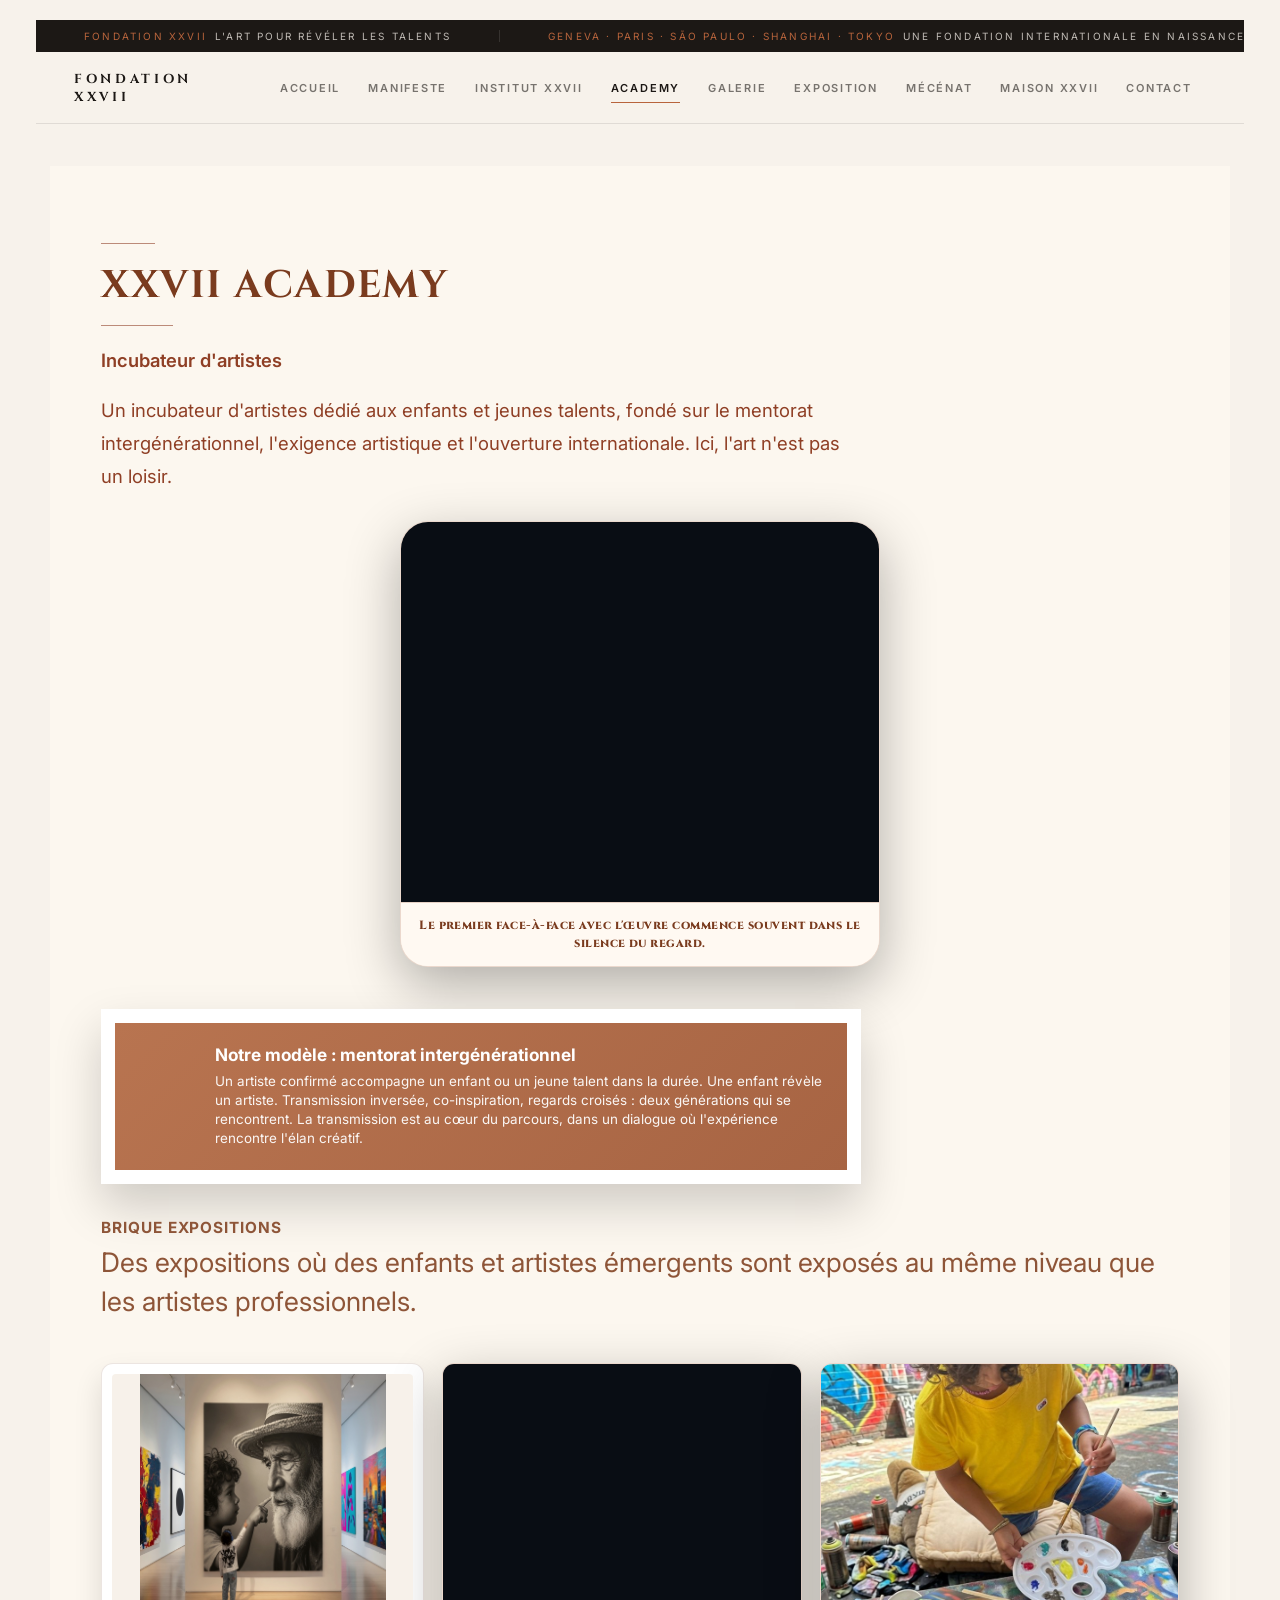
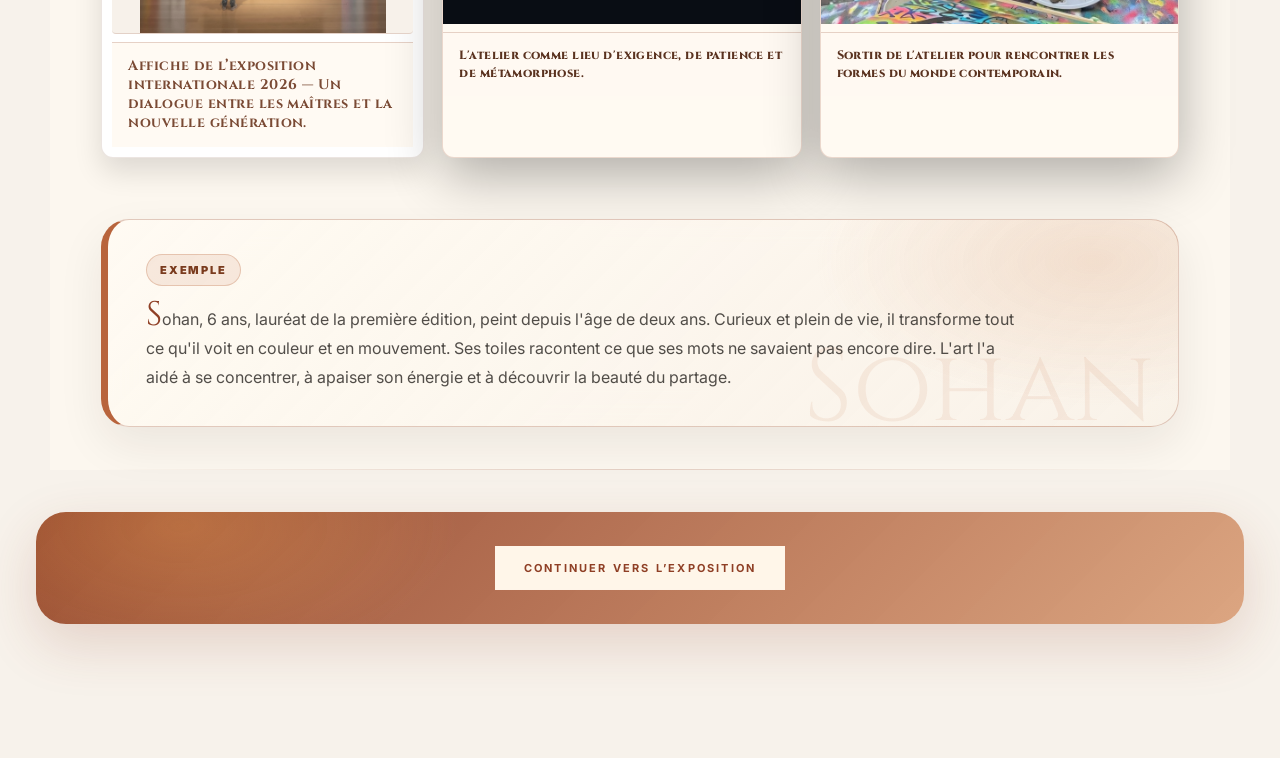
==== commit 1aaa5ad2: "Ajoute la page exposition" ====
--- a/academy.html
+++ b/academy.html
@@ -12,7 +12,7 @@
 <link href="https://fonts.googleapis.com/css2?family=Inter:wght@400;500;600;700;800;900&family=Cinzel:wght@600;700;800&display=swap" rel="stylesheet">
 <link rel="stylesheet" href="assets/css/app.css">
 <link rel="stylesheet" href="assets/css/upgrade.css">
-<link rel="stylesheet" href="assets/css/multipage-version.css">
+<link rel="stylesheet" href="assets/css/multipage-version.css?v=expo-fondation-visible-20260623">
 <link rel="stylesheet" href="editorial-model-upgrade.css">
 <link rel="stylesheet" href="assets/css/finishing-touch.css">
 <link rel="stylesheet" href="assets/css/cartier-level.css">
@@ -42,6 +42,7 @@
     <a href="institut.html">Institut XXVII</a>
     <a href="academy.html">Academy</a>
     <a href="galerie.html">Galerie</a>
+    <a href="exposition.html">Exposition</a>
     <a href="mecenat.html">Mécénat</a>
     <a href="equipe.html">Maison XXVII</a>
     <a href="contact.html">Contact</a>
@@ -109,7 +110,7 @@
 </section>
 
 <div class="page-next-link academy-next-link">
-  <a class="btn" href="galerie.html">Continuer vers la galerie</a>
+  <a class="btn" href="exposition.html">Continuer vers l’exposition</a>
 </div>
 </main>
 </div>
--- a/assets/css/multipage-version.css
+++ b/assets/css/multipage-version.css
@@ -1163,6 +1163,142 @@
 
 
 /* Exposition page — single panel placement */
+.home-exposition-gateway{
+  display:grid!important;
+  grid-template-columns:minmax(0,.78fr) minmax(360px,1fr)!important;
+  gap:28px!important;
+  align-items:center!important;
+  margin:32px 0 46px!important;
+  padding:28px!important;
+  border:1px solid rgba(143,63,37,.2)!important;
+  border-radius:34px!important;
+  background:linear-gradient(135deg,rgba(255,250,242,.96),rgba(248,241,231,.74))!important;
+  box-shadow:0 24px 70px rgba(33,29,26,.11)!important;
+}
+
+.home-exposition-copy h2{
+  margin:8px 0 14px!important;
+  font-family:Cinzel,serif!important;
+  font-size:clamp(32px,4.8vw,68px)!important;
+  line-height:.96!important;
+  letter-spacing:0!important;
+  color:#211D1A!important;
+}
+
+.home-exposition-copy p{
+  margin:0 0 22px!important;
+  color:#6f4430!important;
+  font-size:clamp(16px,1.55vw,20px)!important;
+  line-height:1.65!important;
+  font-weight:650!important;
+}
+
+.home-exposition-visual{
+  display:block!important;
+  padding:12px!important;
+  border:1px solid rgba(143,63,37,.22)!important;
+  border-radius:24px!important;
+  background:rgba(255,255,255,.88)!important;
+  box-shadow:0 24px 64px rgba(33,29,26,.14)!important;
+  overflow:hidden!important;
+}
+
+.home-exposition-visual img{
+  display:block!important;
+  width:100%!important;
+  max-height:620px!important;
+  object-fit:contain!important;
+  border-radius:16px!important;
+  background:#efe6dc!important;
+}
+
+.page-exposition .exposition-opening{
+  padding:28px 0 18px!important;
+}
+
+.page-exposition .exposition-opening-title{
+  width:min(1120px,100%)!important;
+  margin:0 0 18px!important;
+  font-family:Cinzel,serif!important;
+  font-size:clamp(42px,7vw,96px)!important;
+  line-height:.94!important;
+  letter-spacing:0!important;
+  color:#211D1A!important;
+}
+
+.page-exposition .exposition-opening-lead{
+  width:min(940px,100%)!important;
+  max-width:none!important;
+  margin:0 0 28px!important;
+  color:#6f4430!important;
+  font-size:clamp(18px,2vw,24px)!important;
+  line-height:1.55!important;
+  font-weight:650!important;
+}
+
+.page-exposition .exposition-opening-poster{
+  margin:0!important;
+  padding:16px!important;
+  background:linear-gradient(180deg,rgba(255,255,255,.96),rgba(255,250,242,.9))!important;
+  border:1px solid rgba(143,63,37,.22)!important;
+  border-radius:14px!important;
+  box-shadow:0 30px 80px rgba(33,29,26,.14)!important;
+  overflow:hidden!important;
+}
+
+.page-exposition .exposition-opening-poster img{
+  display:block!important;
+  width:100%!important;
+  max-height:760px!important;
+  object-fit:contain!important;
+  background:#efe6dc!important;
+  border-radius:7px!important;
+}
+
+.page-exposition .exposition-opening-poster figcaption{
+  margin-top:14px!important;
+  color:#7a4a34!important;
+  font-size:14px!important;
+  font-weight:750!important;
+  line-height:1.35!important;
+}
+
+.page-exposition .exposition-bandeaux{
+  display:grid!important;
+  gap:18px!important;
+  margin:26px 0 26px!important;
+}
+
+.page-exposition .exposition-bandeaux figure{
+  margin:0!important;
+  padding:10px!important;
+  border:1px solid rgba(143,63,37,.2)!important;
+  border-radius:18px!important;
+  background:rgba(255,255,255,.9)!important;
+  box-shadow:0 20px 56px rgba(33,29,26,.11)!important;
+  overflow:hidden!important;
+}
+
+.page-exposition .exposition-bandeaux img{
+  display:block!important;
+  width:100%!important;
+  height:auto!important;
+  object-fit:contain!important;
+  border-radius:10px!important;
+  background:#fff6e9!important;
+}
+
+.page-exposition .exposition-opening-grid{
+  display:grid!important;
+  grid-template-columns:repeat(3,minmax(0,1fr))!important;
+  gap:18px!important;
+  margin-top:22px!important;
+}
+
+.page-exposition .exposition-opening-grid .info{
+  min-height:150px!important;
+}
+
 .page-exposition .exposition-panel-section,
 .exposition-panel-section{
   background:linear-gradient(180deg,rgba(255,250,242,.94),rgba(248,241,231,.76))!important;
@@ -1191,6 +1327,40 @@
 }
 
 @media(max-width:760px){
+  .home-exposition-gateway{
+    grid-template-columns:1fr!important;
+    padding:18px!important;
+    border-radius:24px!important;
+  }
+
+  .page-exposition .exposition-opening-title{
+    font-size:clamp(34px,11vw,54px)!important;
+  }
+
+  .page-exposition .exposition-opening-poster{
+    padding:9px!important;
+    border-radius:12px!important;
+  }
+
+  .page-exposition .exposition-bandeaux{
+    gap:12px!important;
+    margin:18px 0 20px!important;
+  }
+
+  .page-exposition .exposition-bandeaux figure{
+    padding:7px!important;
+    border-radius:12px!important;
+  }
+
+  .page-exposition .exposition-bandeaux img{
+    border-radius:7px!important;
+  }
+
+  .page-exposition .exposition-opening-grid{
+    grid-template-columns:1fr!important;
+    gap:12px!important;
+  }
+
   .single-exposition-panel{
     padding:8px!important;
     border-radius:22px!important;
--- a/assets/css/responsive-final.css
+++ b/assets/css/responsive-final.css
@@ -81,6 +81,129 @@
 
 .slide.active{
   visibility:visible;
+}
+
+.page-manifeste .manifeste-opening{
+  width:min(100%, 900px);
+  margin-left:auto !important;
+  margin-right:auto !important;
+  min-height:auto !important;
+  padding:clamp(16px, 2.2vw, 24px) !important;
+}
+
+.page-manifeste .manifeste-opening .section-title{
+  margin-bottom:10px !important;
+  font-size:clamp(26px, 3.4vw, 42px) !important;
+  line-height:1.02 !important;
+}
+
+.page-manifeste .manifeste-opening .lead{
+  max-width:680px !important;
+  font-size:clamp(14px, 1.05vw, 16px) !important;
+  line-height:1.45 !important;
+  margin-bottom:0 !important;
+}
+
+.page-manifeste .manifesto-card-compact{
+  width:min(100%, 860px) !important;
+  max-width:100% !important;
+  box-sizing:border-box !important;
+  margin-left:auto !important;
+  margin-right:auto !important;
+  display:flex !important;
+  justify-content:center !important;
+  align-items:center !important;
+  padding:clamp(24px, 4vw, 38px) !important;
+}
+
+.page-manifeste .manifesto-card-compact .manifesto-copy{
+  min-width:0;
+  max-width:560px;
+  align-self:center;
+}
+
+.page-manifeste .manifesto-card-compact .section-title{
+  max-width:16ch;
+  margin:0 0 16px !important;
+  font-size:clamp(22px, 2.25vw, 32px) !important;
+  line-height:1.12 !important;
+  letter-spacing:.01em !important;
+}
+
+.page-manifeste .manifesto-card-compact .lead{
+  max-width:44ch !important;
+  font-size:clamp(15px, 1.25vw, 17px) !important;
+  line-height:1.68 !important;
+  margin:0 !important;
+}
+
+.page-manifeste .manifesto-card-compact img{
+  width:auto !important;
+  max-width:min(100%, 540px) !important;
+  max-height:720px !important;
+  justify-self:center !important;
+  border-radius:22px !important;
+  object-fit:contain !important;
+}
+
+.page-manifeste .actions-section{
+  width:min(100%, 1080px);
+  margin-left:auto !important;
+  margin-right:auto !important;
+}
+
+.page-manifeste .actions-section > .section-title{
+  color:#7a3b1e !important;
+}
+
+.page-manifeste .actions-section .grid3 .info::before{
+  content:none !important;
+  display:none !important;
+}
+
+.page-institut .institute-mission-figure-section{
+  width:min(100%, 1120px) !important;
+  margin:clamp(34px, 5vw, 62px) auto 0 !important;
+  padding:0 !important;
+}
+
+.page-institut .mission-figure-title{
+  margin:0 0 clamp(18px, 3vw, 28px) !important;
+  color:#7a3b1e !important;
+  -webkit-text-fill-color:#7a3b1e !important;
+  text-align:center !important;
+}
+
+.page-institut .mission-image-figure{
+  margin:0 auto !important;
+  padding:clamp(12px, 2vw, 18px) !important;
+  width:100% !important;
+  border:1px solid rgba(122,59,30,.18) !important;
+  border-radius:24px !important;
+  background:#fffaf4 !important;
+  box-shadow:0 18px 44px rgba(33,29,26,.08) !important;
+  overflow:hidden !important;
+}
+
+.page-institut .mission-image-figure img{
+  display:block !important;
+  width:100% !important;
+  height:auto !important;
+  object-fit:contain !important;
+  border-radius:16px !important;
+}
+
+.page-academy .academy-video-top-tam{
+  max-width:min(100%, 480px) !important;
+}
+
+.page-academy .academy-video-top-tam .academy-video{
+  width:100% !important;
+  height:clamp(260px, 34vw, 380px) !important;
+  max-height:380px !important;
+  object-fit:cover !important;
+  object-position:center center !important;
+  display:block !important;
 }
 
 .academy-model-strip,
@@ -287,10 +410,17 @@
   .visual-grid,
   .academy-visuals,
   .page-academy .academy-visuals,
+  .page-manifeste .manifesto-card-compact,
   .grid2,
   .team,
   .governance-copy{
     grid-template-columns:1fr !important;
+  }
+
+  .page-manifeste .manifesto-card-compact img{
+    max-width:min(100%, 380px) !important;
+    max-height:620px !important;
+    justify-self:center !important;
   }
 
   .donation-section-restored .donation-restored-grid,
@@ -318,6 +448,11 @@
 
   .academy-video-top-tam{
     max-width:min(100%, 480px) !important;
+  }
+
+  .page-academy .academy-video-top-tam .academy-video{
+    height:clamp(220px, 62vw, 320px) !important;
+    max-height:320px !important;
   }
 
   .mecenat-final-section .xxvii-mecenat-actions,
@@ -511,3 +646,39 @@
     padding-right:12px;
   }
 }
+
+/* Fondation XXVII — final title color lock */
+body h1,
+body h2,
+body h3,
+body h4,
+body h5,
+body h6,
+body [class*="title"],
+body [class*="Title"],
+body .section-title,
+body .page-title,
+body .hero-oneline,
+body .hero-statement,
+body .contact-title-clean,
+body .contact-social-title,
+body .equipe-maison-subtitle,
+body .equipe-maison-lab h2,
+body .xxvii-mecenat-title,
+body .xxvii-mecenat-text h1,
+body .xxvii-mecenat-text h2,
+body .xxvii-mecenat-text h3,
+body .xxvii-founders-title,
+body .xxvii-oeuvre-title,
+body .xxvii-timeline-title,
+body .why-block h3,
+body .governance-block h3,
+body .conversion-panel h3,
+body .polish-note strong,
+body .member h4,
+body .card h3,
+body .info strong,
+body .brown strong{
+  color:#7a3b1e !important;
+  -webkit-text-fill-color:#7a3b1e !important;
+}
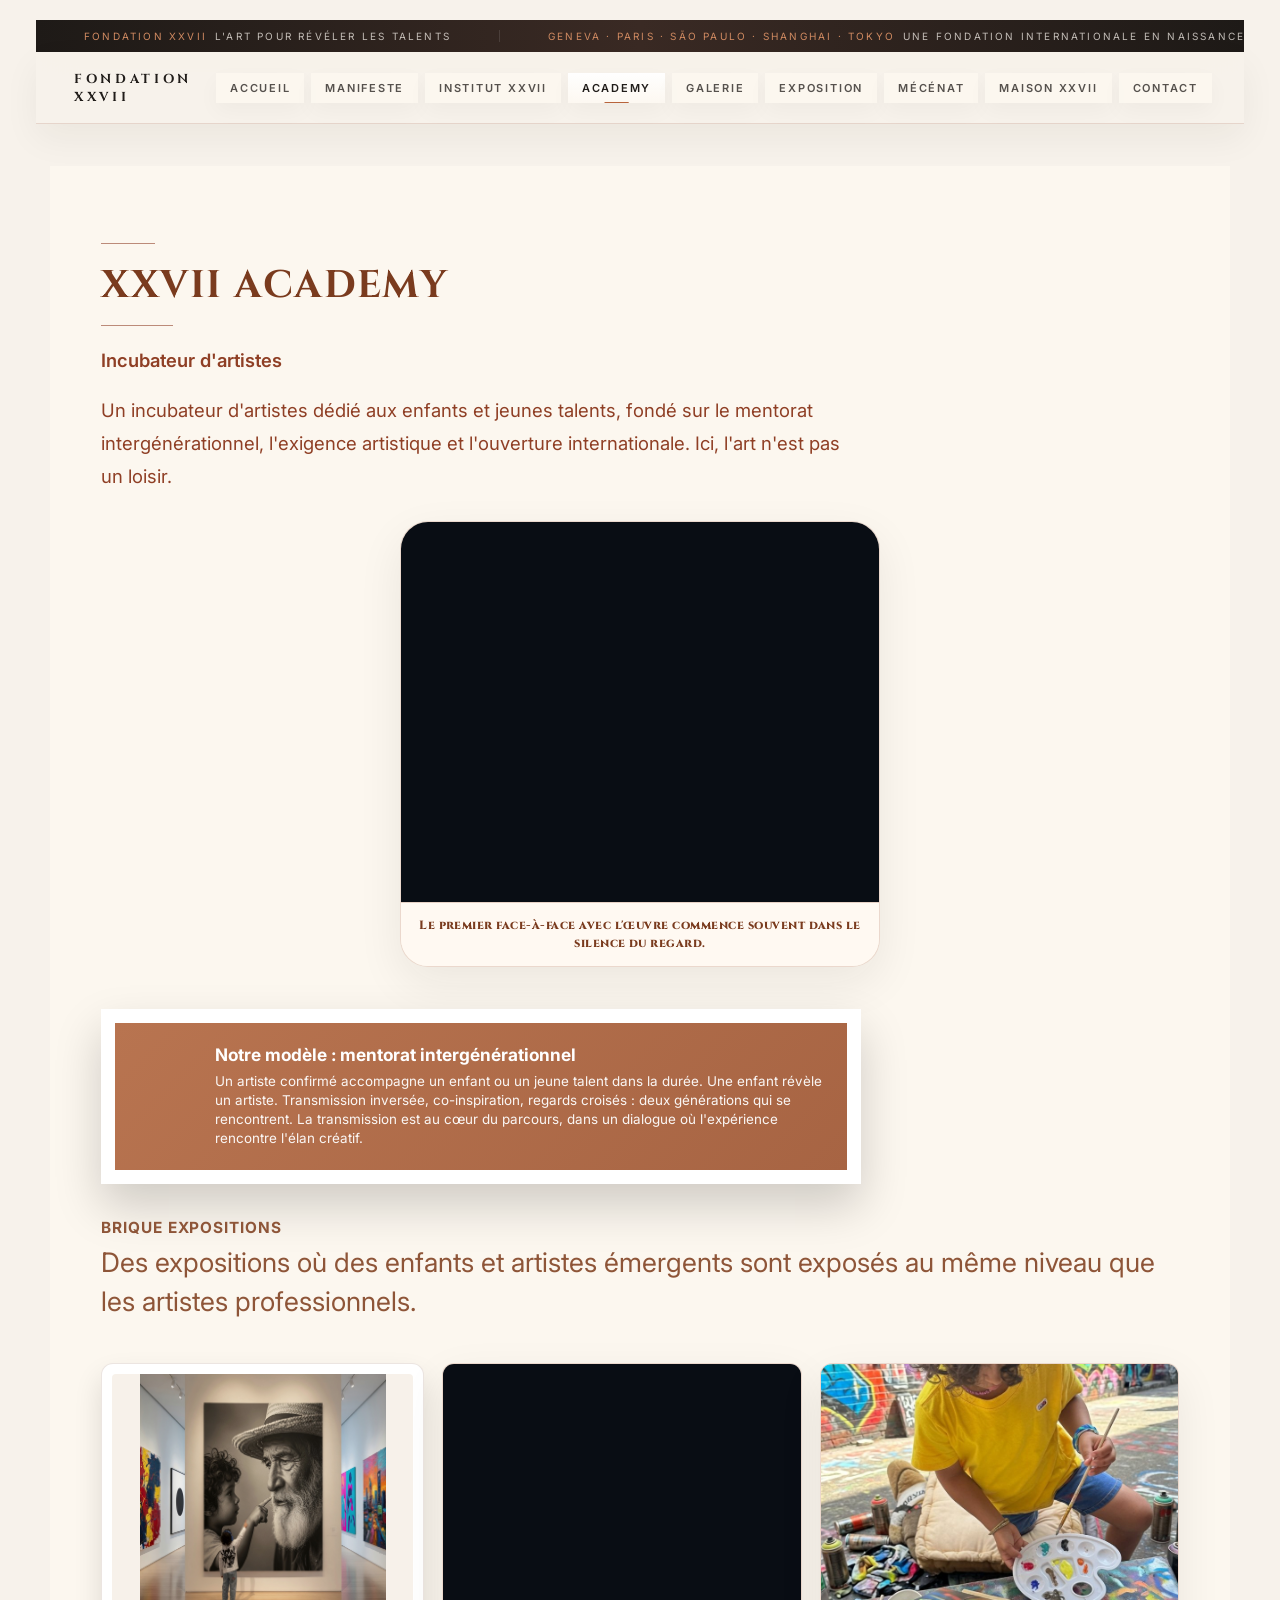
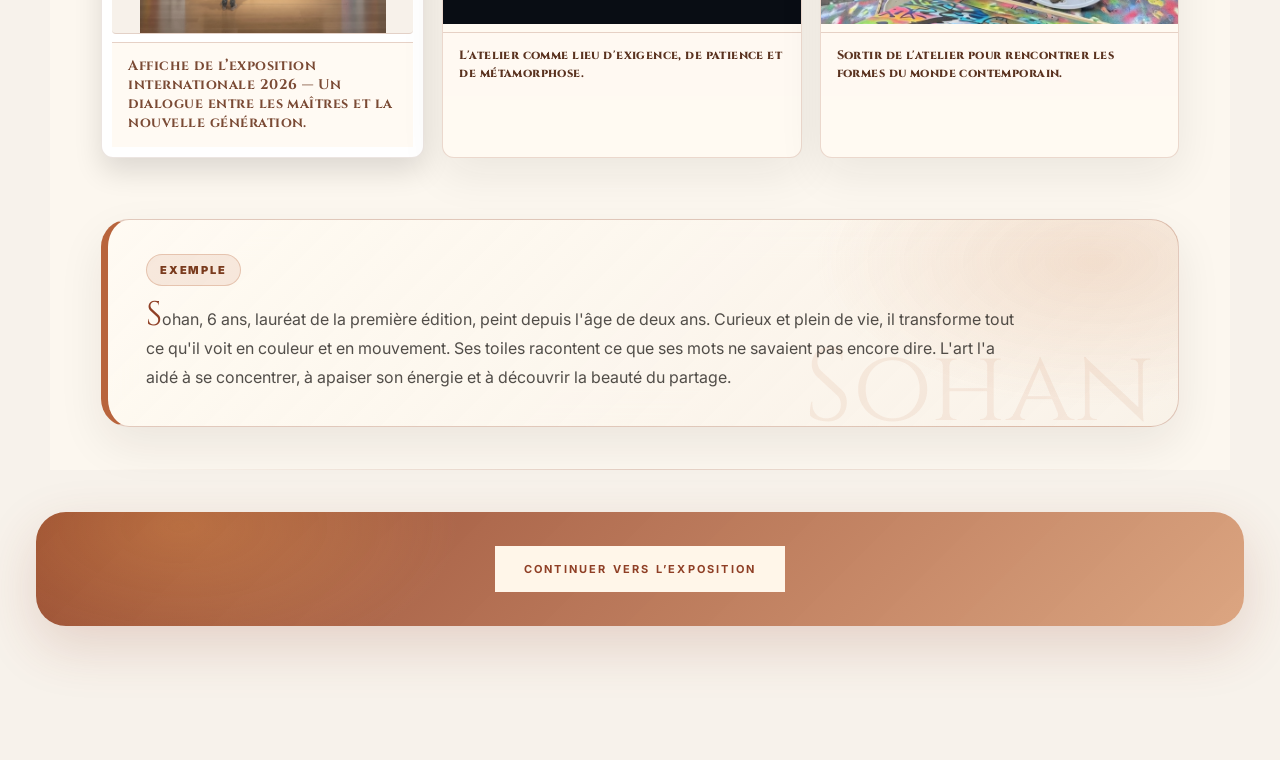
==== commit f5ef7865: "Ajoute un polish premium" ====
--- a/academy.html
+++ b/academy.html
@@ -18,7 +18,7 @@
 <link rel="stylesheet" href="assets/css/cartier-level.css">
 <link rel="stylesheet" href="assets/css/prestige.css">
 <link rel="stylesheet" href="assets/css/academy-step.css">
-<link rel="stylesheet" href="assets/css/responsive-final.css">
+<link rel="stylesheet" href="assets/css/responsive-final.css?v=premium-polish-20260623">
 </head>
 <body class="page-academy">
 <a class="skip" href="#main">Aller au contenu</a>
--- a/assets/css/multipage-version.css
+++ b/assets/css/multipage-version.css
@@ -1217,11 +1217,11 @@
 }
 
 .page-exposition .exposition-opening-title{
-  width:min(1120px,100%)!important;
-  margin:0 0 18px!important;
+  width:min(920px,100%)!important;
+  margin:0 0 14px!important;
   font-family:Cinzel,serif!important;
-  font-size:clamp(42px,7vw,96px)!important;
-  line-height:.94!important;
+  font-size:clamp(32px,4.8vw,62px)!important;
+  line-height:1!important;
   letter-spacing:0!important;
   color:#211D1A!important;
 }
@@ -1334,7 +1334,7 @@
   }
 
   .page-exposition .exposition-opening-title{
-    font-size:clamp(34px,11vw,54px)!important;
+    font-size:clamp(28px,8vw,42px)!important;
   }
 
   .page-exposition .exposition-opening-poster{
--- a/assets/css/responsive-final.css
+++ b/assets/css/responsive-final.css
@@ -644,6 +644,284 @@
     margin-right:-12px;
     padding-left:12px;
     padding-right:12px;
+  }
+}
+
+/* =========================================================
+   Fondation XXVII — polish premium transversal
+   ========================================================= */
+:root{
+  --xxvii-ink:#211d1a;
+  --xxvii-copper:#9f5634;
+  --xxvii-copper-soft:rgba(159,86,52,.18);
+  --xxvii-porcelain:#fffaf3;
+  --xxvii-mist:#e8eee9;
+  --xxvii-shadow:0 28px 80px rgba(33,29,26,.12);
+  --xxvii-shadow-soft:0 16px 46px rgba(33,29,26,.075);
+}
+
+body{
+  text-rendering:optimizeLegibility;
+  -webkit-font-smoothing:antialiased;
+}
+
+.page{
+  position:relative;
+}
+
+.topbar{
+  border-bottom:1px solid rgba(143,63,37,.16)!important;
+  box-shadow:0 14px 36px rgba(33,29,26,.055)!important;
+}
+
+.brand-lockup span{
+  color:var(--xxvii-ink)!important;
+}
+
+.nav{
+  gap:7px!important;
+}
+
+.nav a{
+  position:relative!important;
+  border-color:rgba(143,63,37,.16)!important;
+  background:rgba(255,250,243,.62)!important;
+  color:rgba(33,29,26,.76)!important;
+  box-shadow:0 8px 22px rgba(33,29,26,.035)!important;
+}
+
+.nav a::after{
+  content:"";
+  position:absolute;
+  left:14px;
+  right:14px;
+  bottom:6px;
+  height:1px;
+  background:linear-gradient(90deg,transparent,var(--xxvii-copper),transparent);
+  opacity:0;
+  transform:scaleX(.35);
+  transition:opacity .22s ease,transform .22s ease;
+}
+
+.nav a:hover,
+.nav a:focus-visible{
+  color:var(--xxvii-ink)!important;
+  border-color:rgba(159,86,52,.32)!important;
+  background:rgba(255,255,255,.86)!important;
+  transform:translateY(-1px)!important;
+}
+
+.nav a:hover::after,
+.nav a:focus-visible::after{
+  opacity:1;
+  transform:scaleX(1);
+}
+
+.page-home .nav a[href="index.html"],
+.page-manifeste .nav a[href="manifeste.html"],
+.page-institut .nav a[href="institut.html"],
+.page-academy .nav a[href="academy.html"],
+.page-galerie .nav a[href="galerie.html"],
+.page-exposition .nav a[href="exposition.html"],
+.page-mecenat .nav a[href="mecenat.html"],
+.page-equipe .nav a[href="equipe.html"],
+.page-contact .nav a[href="contact.html"]{
+  border-color:rgba(159,86,52,.38)!important;
+  color:var(--xxvii-ink)!important;
+  background:linear-gradient(180deg,rgba(255,255,255,.94),rgba(255,250,243,.78))!important;
+}
+
+.section,
+.hero,
+.home-exposition-gateway,
+.xxvii-human-moment,
+.xxvii-manifeste-anim,
+.xxvii-appel,
+.equipe-maison-page,
+.page-exposition .exposition-opening,
+.mecenat-final-section,
+.donation-section,
+.gallery{
+  scroll-margin-top:96px;
+}
+
+.section-title,
+.page-title,
+.equipe-maison-subtitle,
+.home-exposition-copy h2,
+.page-exposition .exposition-opening-title{
+  text-wrap:balance;
+}
+
+.lead,
+.info p,
+.card p,
+.equipe-maison-copy p,
+.equipe-maison-lab p,
+.home-exposition-copy p,
+.page-exposition .exposition-opening-lead{
+  text-wrap:pretty;
+}
+
+.info,
+.card,
+.visual-card,
+.section-visual,
+.manifesto-card,
+.single-exposition-panel,
+.page-exposition .exposition-opening-poster,
+.page-exposition .exposition-bandeaux figure,
+.home-exposition-gateway,
+.home-exposition-visual,
+.equipe-maison-logo,
+.equipe-maison-lab{
+  box-shadow:var(--xxvii-shadow-soft)!important;
+  transition:transform .24s ease,border-color .24s ease,box-shadow .24s ease;
+}
+
+.info:hover,
+.card:hover,
+.visual-card:hover,
+.section-visual:hover,
+.single-exposition-panel:hover,
+.page-exposition .exposition-bandeaux figure:hover,
+.home-exposition-visual:hover{
+  transform:translateY(-2px);
+  border-color:rgba(159,86,52,.28)!important;
+  box-shadow:var(--xxvii-shadow)!important;
+}
+
+.visual-card img,
+.section-visual img,
+.single-exposition-panel img,
+.page-exposition .exposition-bandeaux img,
+.page-exposition .exposition-opening-poster img,
+.home-exposition-visual img,
+.equipe-maison-logo img,
+.slide img{
+  filter:saturate(1.02) contrast(1.015);
+}
+
+.btn{
+  min-height:46px!important;
+  display:inline-flex!important;
+  align-items:center!important;
+  justify-content:center!important;
+  border-color:rgba(159,86,52,.28)!important;
+  background:linear-gradient(135deg,#8f4d30,#c5794f)!important;
+  box-shadow:0 14px 34px rgba(159,86,52,.18)!important;
+}
+
+.btn.alt{
+  color:var(--xxvii-copper)!important;
+  background:rgba(255,255,255,.72)!important;
+}
+
+.btn:hover,
+.btn:focus-visible{
+  transform:translateY(-2px)!important;
+  box-shadow:0 20px 44px rgba(159,86,52,.23)!important;
+}
+
+.xxvii-ticker{
+  background:linear-gradient(90deg,#1e1a17,#3a2a24,#1e1a17)!important;
+}
+
+.xxvii-ticker-inner span em{
+  color:#d08a61!important;
+}
+
+.page-home .home-hero-video-wrap,
+.page-home .home-hero-video{
+  border-radius:28px!important;
+}
+
+.page-home .home-hero-video-wrap{
+  border:1px solid rgba(143,63,37,.18)!important;
+  box-shadow:0 30px 90px rgba(33,29,26,.16)!important;
+}
+
+.home-exposition-gateway{
+  border-top:1px solid rgba(159,86,52,.28)!important;
+  border-bottom:1px solid rgba(33,29,26,.08)!important;
+}
+
+.home-exposition-copy .xxvii-founders-eyebrow,
+.page-exposition .page-num,
+.equipe-maison-page .page-num{
+  letter-spacing:.18em!important;
+}
+
+.page-exposition .exposition-bandeaux{
+  position:relative;
+}
+
+.page-exposition .exposition-bandeaux::before,
+.page-exposition .exposition-bandeaux::after{
+  content:"";
+  display:block;
+  height:1px;
+  background:linear-gradient(90deg,transparent,rgba(159,86,52,.36),transparent);
+}
+
+.page-exposition .exposition-bandeaux::before{
+  margin-bottom:8px;
+}
+
+.page-exposition .exposition-bandeaux::after{
+  margin-top:8px;
+}
+
+.page-exposition .exposition-opening-grid .info{
+  background:linear-gradient(180deg,rgba(255,255,255,.88),rgba(255,250,243,.68))!important;
+}
+
+.equipe-maison-logo{
+  background:linear-gradient(180deg,rgba(255,255,255,.92),rgba(255,250,243,.76))!important;
+  border-color:rgba(159,86,52,.2)!important;
+}
+
+.equipe-maison-lab{
+  background:linear-gradient(135deg,rgba(255,250,243,.94),rgba(232,238,233,.42))!important;
+  border-color:rgba(159,86,52,.18)!important;
+}
+
+.page-institut .institute-hero-copy .section-title{
+  white-space:nowrap!important;
+  max-width:100%!important;
+  font-size:clamp(28px,4.25vw,58px)!important;
+  line-height:1.02!important;
+  letter-spacing:.01em!important;
+}
+
+::selection{
+  background:rgba(159,86,52,.22);
+  color:var(--xxvii-ink);
+}
+
+@media(max-width:760px){
+  .nav{
+    gap:6px!important;
+  }
+
+  .nav a{
+    padding:9px 11px!important;
+  }
+
+  .section,
+  .home-exposition-gateway,
+  .xxvii-human-moment,
+  .xxvii-appel{
+    border-radius:22px!important;
+  }
+
+  .btn{
+    width:100%;
+  }
+
+  .page-institut .institute-hero-copy .section-title{
+    white-space:normal!important;
+    font-size:clamp(27px,8vw,42px)!important;
   }
 }
 
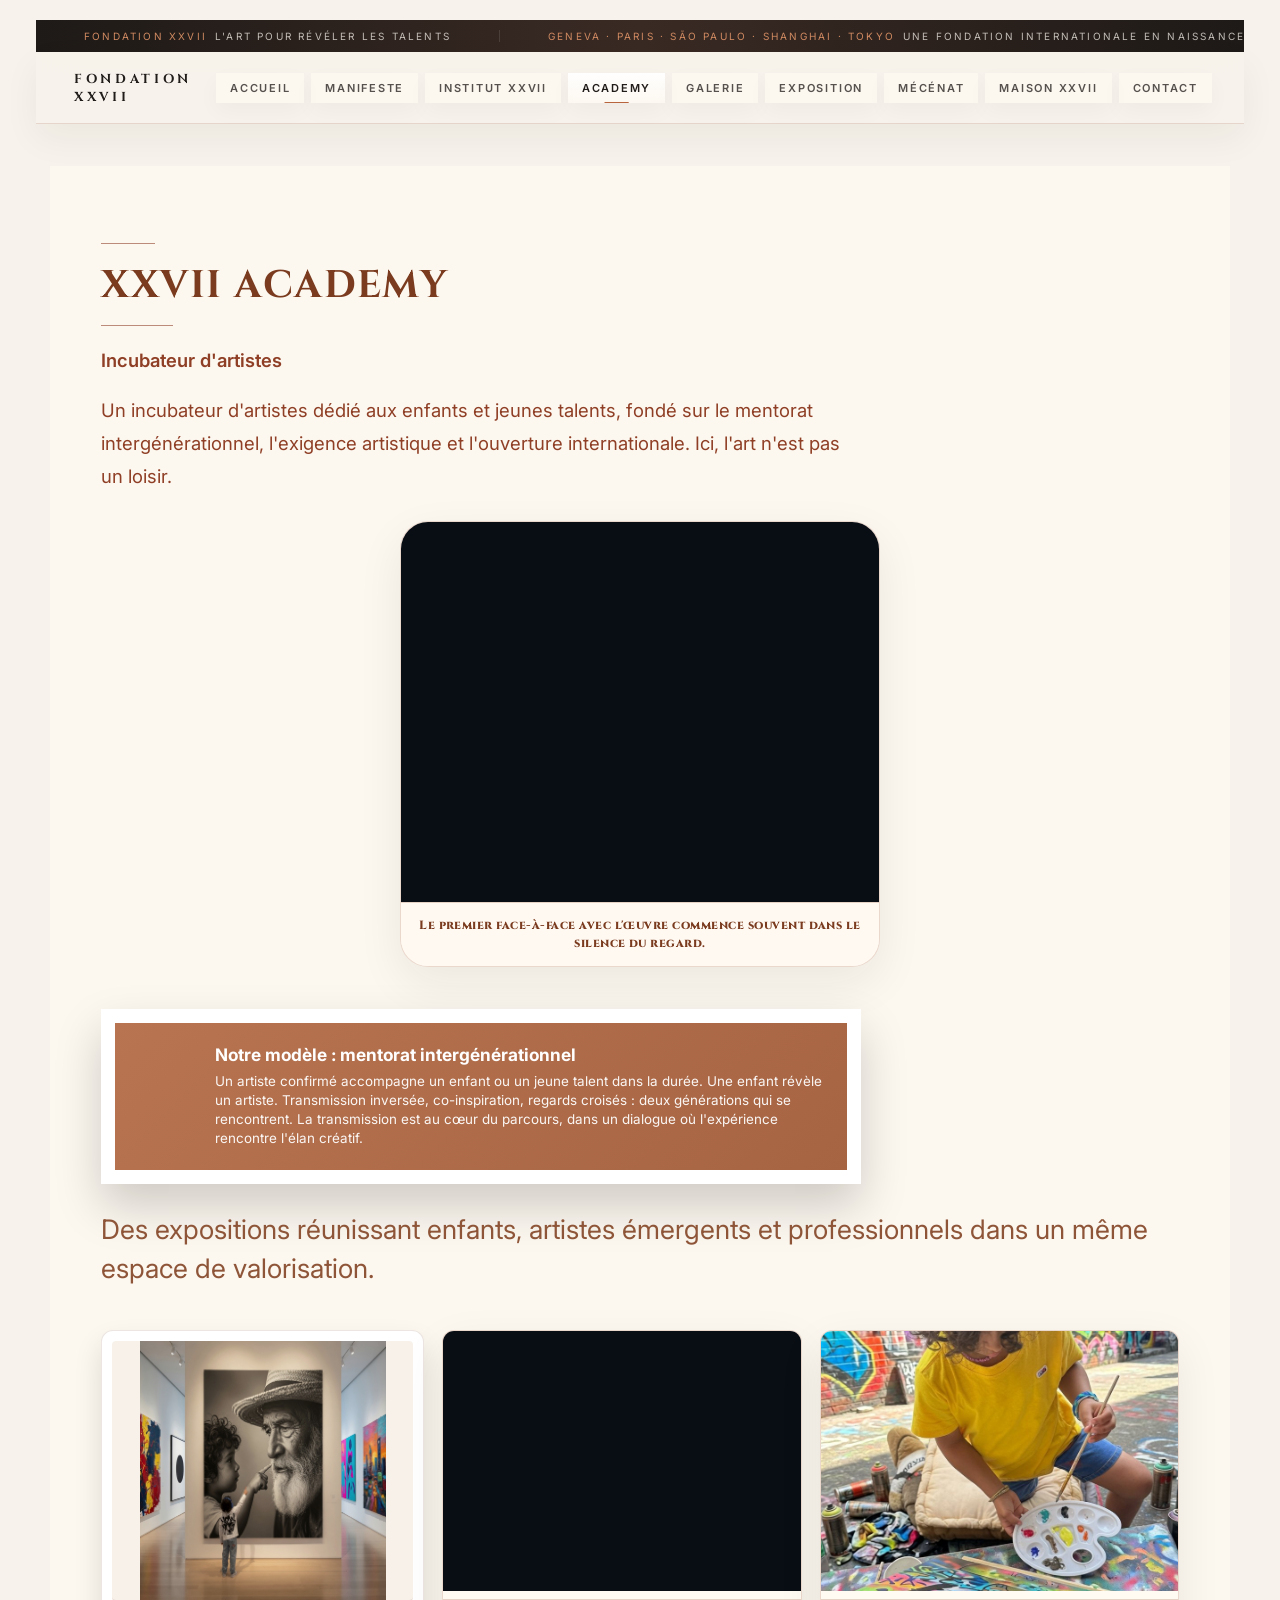
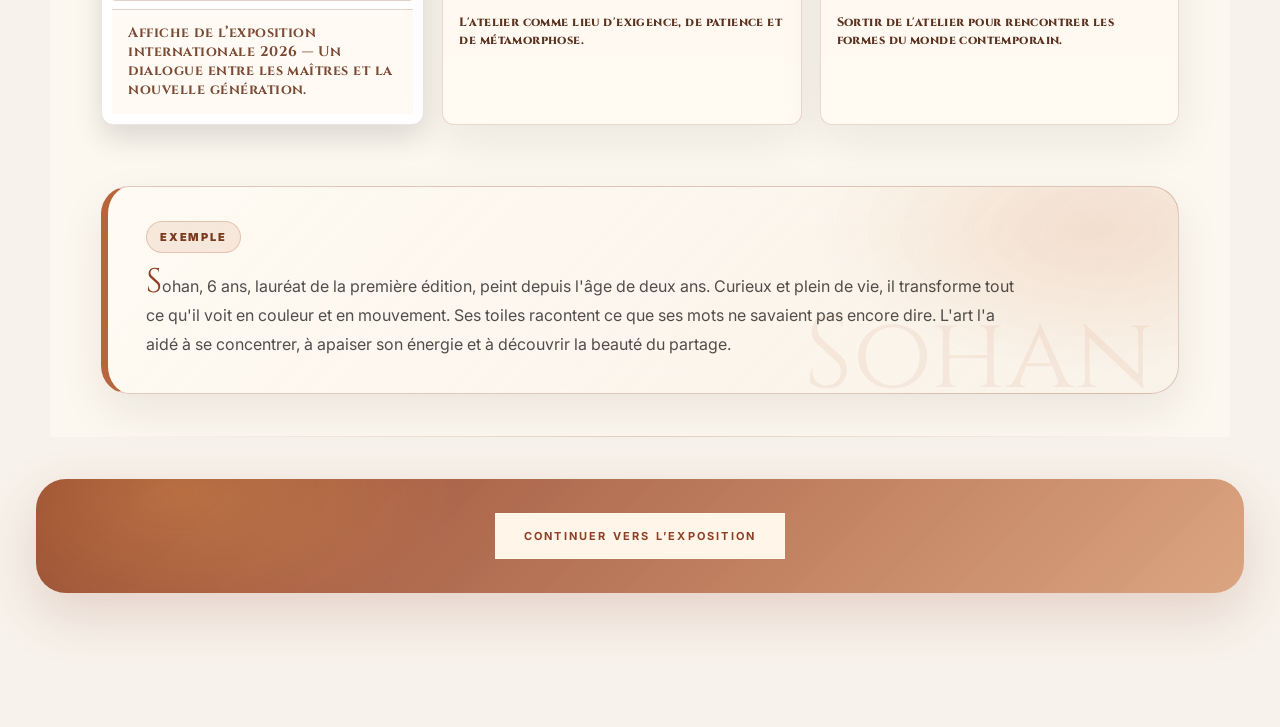
==== commit 89035394: "Met a jour le texte Academy" ====
--- a/academy.html
+++ b/academy.html
@@ -74,8 +74,7 @@
   </div>
 
   <div class="academy-expositions-block">
-    <div class="academy-block-kicker">Brique expositions</div>
-    <p class="lead section-intro academy-expositions-lead">Des expositions où des enfants et artistes émergents sont exposés au même niveau que les artistes professionnels.</p>
+    <p class="lead section-intro academy-expositions-lead">Des expositions réunissant enfants, artistes émergents et professionnels dans un même espace de valorisation.</p>
     
   </div>
 
--- a/assets/css/multipage-version.css
+++ b/assets/css/multipage-version.css
@@ -1213,12 +1213,12 @@
 }
 
 .page-exposition .exposition-opening{
-  padding:28px 0 18px!important;
+  padding:22px 0 10px!important;
 }
 
 .page-exposition .exposition-opening-title{
   width:min(920px,100%)!important;
-  margin:0 0 14px!important;
+  margin:0 0 10px!important;
   font-family:Cinzel,serif!important;
   font-size:clamp(32px,4.8vw,62px)!important;
   line-height:1!important;
@@ -1229,20 +1229,20 @@
 .page-exposition .exposition-opening-lead{
   width:min(940px,100%)!important;
   max-width:none!important;
-  margin:0 0 28px!important;
+  margin:0 0 18px!important;
   color:#6f4430!important;
   font-size:clamp(18px,2vw,24px)!important;
-  line-height:1.55!important;
+  line-height:1.48!important;
   font-weight:650!important;
 }
 
 .page-exposition .exposition-opening-poster{
   margin:0!important;
-  padding:16px!important;
+  padding:12px!important;
   background:linear-gradient(180deg,rgba(255,255,255,.96),rgba(255,250,242,.9))!important;
   border:1px solid rgba(143,63,37,.22)!important;
-  border-radius:14px!important;
-  box-shadow:0 30px 80px rgba(33,29,26,.14)!important;
+  border-radius:12px!important;
+  box-shadow:0 24px 64px rgba(33,29,26,.12)!important;
   overflow:hidden!important;
 }
 
@@ -1256,7 +1256,7 @@
 }
 
 .page-exposition .exposition-opening-poster figcaption{
-  margin-top:14px!important;
+  margin-top:10px!important;
   color:#7a4a34!important;
   font-size:14px!important;
   font-weight:750!important;
@@ -1265,17 +1265,17 @@
 
 .page-exposition .exposition-bandeaux{
   display:grid!important;
-  gap:18px!important;
-  margin:26px 0 26px!important;
+  gap:14px!important;
+  margin:18px 0 18px!important;
 }
 
 .page-exposition .exposition-bandeaux figure{
   margin:0!important;
-  padding:10px!important;
+  padding:8px!important;
   border:1px solid rgba(143,63,37,.2)!important;
-  border-radius:18px!important;
+  border-radius:14px!important;
   background:rgba(255,255,255,.9)!important;
-  box-shadow:0 20px 56px rgba(33,29,26,.11)!important;
+  box-shadow:0 16px 44px rgba(33,29,26,.09)!important;
   overflow:hidden!important;
 }
 
@@ -1284,19 +1284,20 @@
   width:100%!important;
   height:auto!important;
   object-fit:contain!important;
-  border-radius:10px!important;
+  border-radius:8px!important;
   background:#fff6e9!important;
 }
 
 .page-exposition .exposition-opening-grid{
   display:grid!important;
   grid-template-columns:repeat(3,minmax(0,1fr))!important;
-  gap:18px!important;
-  margin-top:22px!important;
+  gap:14px!important;
+  margin-top:14px!important;
 }
 
 .page-exposition .exposition-opening-grid .info{
-  min-height:150px!important;
+  min-height:126px!important;
+  padding:18px!important;
 }
 
 .page-exposition .exposition-panel-section,
@@ -1338,18 +1339,18 @@
   }
 
   .page-exposition .exposition-opening-poster{
-    padding:9px!important;
-    border-radius:12px!important;
+    padding:7px!important;
+    border-radius:10px!important;
   }
 
   .page-exposition .exposition-bandeaux{
-    gap:12px!important;
-    margin:18px 0 20px!important;
+    gap:10px!important;
+    margin:14px 0 14px!important;
   }
 
   .page-exposition .exposition-bandeaux figure{
-    padding:7px!important;
-    border-radius:12px!important;
+    padding:6px!important;
+    border-radius:10px!important;
   }
 
   .page-exposition .exposition-bandeaux img{
@@ -1358,7 +1359,7 @@
 
   .page-exposition .exposition-opening-grid{
     grid-template-columns:1fr!important;
-    gap:12px!important;
+    gap:10px!important;
   }
 
   .single-exposition-panel{
@@ -1369,6 +1370,15 @@
   .single-exposition-panel img{
     border-radius:16px!important;
   }
+}
+
+.page-exposition .exposition-next-link{
+  margin-top:18px!important;
+  padding-top:0!important;
+}
+
+.page-exposition .exposition-next-link .btn{
+  margin-top:0!important;
 }
 
 
--- a/assets/css/responsive-final.css
+++ b/assets/css/responsive-final.css
@@ -889,9 +889,10 @@
 .page-institut .institute-hero-copy .section-title{
   white-space:nowrap!important;
   max-width:100%!important;
-  font-size:clamp(28px,4.25vw,58px)!important;
-  line-height:1.02!important;
-  letter-spacing:.01em!important;
+  overflow:visible!important;
+  font-size:clamp(24px,2.28vw,32px)!important;
+  line-height:1.12!important;
+  letter-spacing:0!important;
 }
 
 ::selection{
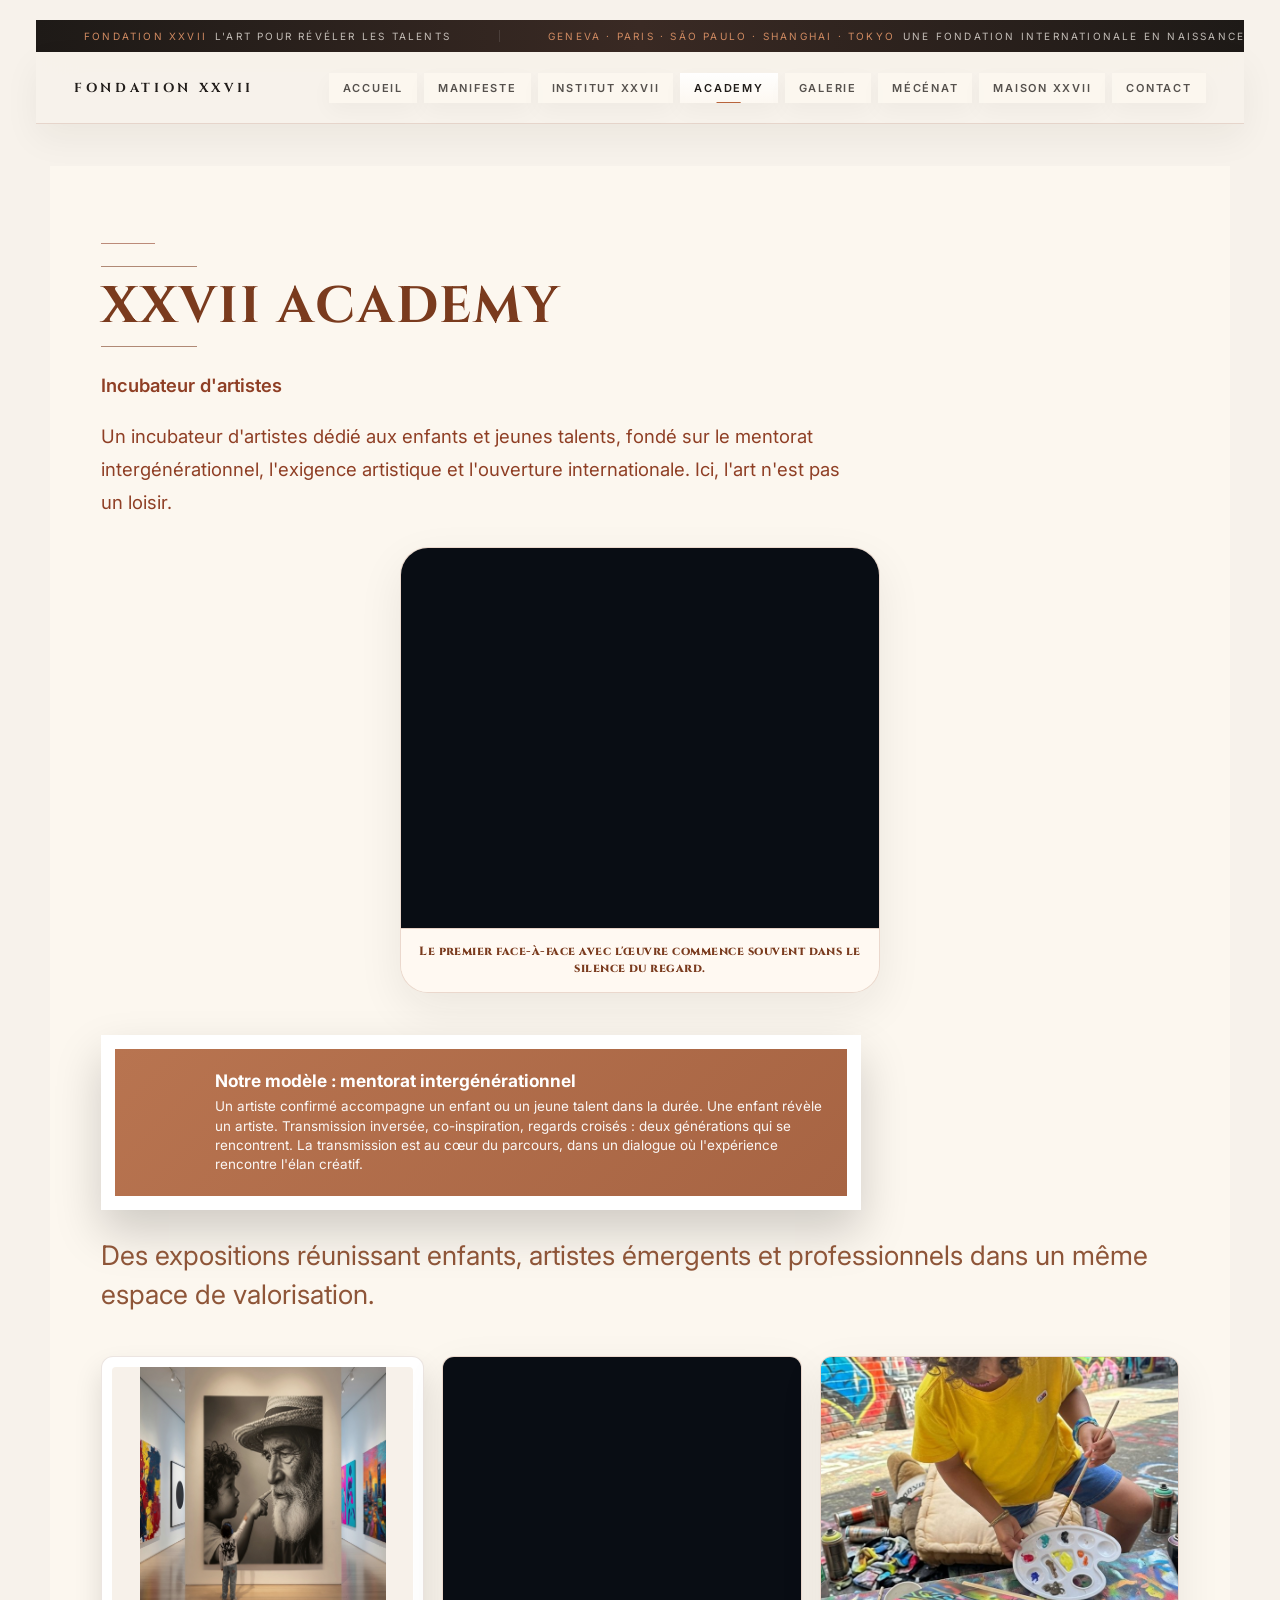
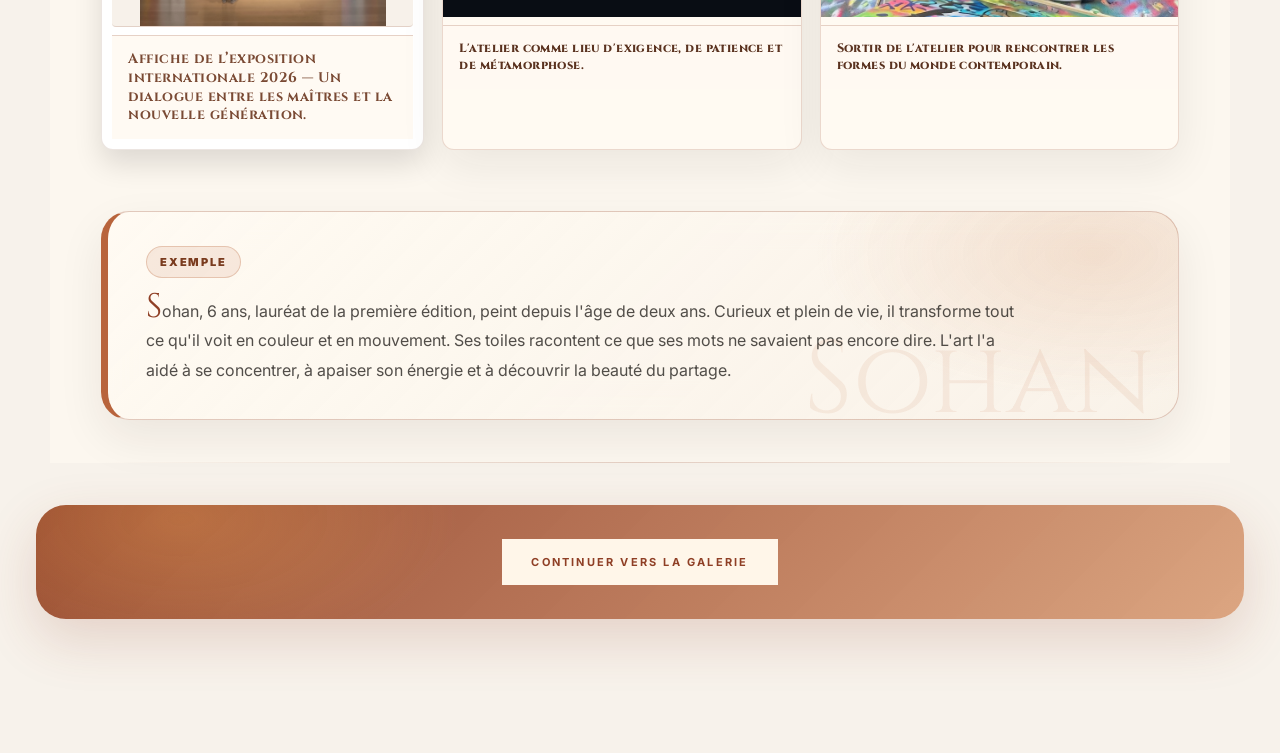
==== commit 158ef888: "Uniformise les pages et masque Exposition" ====
--- a/academy.html
+++ b/academy.html
@@ -42,7 +42,6 @@
     <a href="institut.html">Institut XXVII</a>
     <a href="academy.html">Academy</a>
     <a href="galerie.html">Galerie</a>
-    <a href="exposition.html">Exposition</a>
     <a href="mecenat.html">Mécénat</a>
     <a href="equipe.html">Maison XXVII</a>
     <a href="contact.html">Contact</a>
@@ -109,7 +108,7 @@
 </section>
 
 <div class="page-next-link academy-next-link">
-  <a class="btn" href="exposition.html">Continuer vers l’exposition</a>
+  <a class="btn" href="galerie.html">Continuer vers la galerie</a>
 </div>
 </main>
 </div>
--- a/assets/css/responsive-final.css
+++ b/assets/css/responsive-final.css
@@ -334,6 +334,20 @@
   .multipage-main > .quote{
     margin-top:24px !important;
     margin-bottom:28px !important;
+  }
+
+  .page-contact .contact-final,
+  .page-contact .contact-hero-clean,
+  .page-contact .contact-copy-clean,
+  .page-contact .contact-intro-clean{
+    width:100% !important;
+    max-width:100% !important;
+    min-width:0 !important;
+  }
+
+  .page-contact .contact-intro-clean{
+    white-space:normal !important;
+    overflow-wrap:break-word !important;
   }
 
   .panel,
@@ -474,10 +488,26 @@
   .contact-card-unique{
     width:100%;
     max-width:100%;
+    display:flex !important;
+    flex-direction:row !important;
+    align-items:center !important;
+    gap:10px !important;
+  }
+
+  .page-contact .contact-copy-clean,
+  .page-contact .contact-card-unique{
+    max-width:calc(100vw - 60px) !important;
+  }
+
+  .page-contact .contact-intro-clean{
+    max-width:min(32ch, calc(100vw - 60px)) !important;
   }
 
   .contact-card-meta .mail{
-    font-size:clamp(20px, 6vw, 28px) !important;
+    font-size:clamp(13px, 3.7vw, 16px) !important;
+    white-space:nowrap !important;
+    word-break:normal !important;
+    overflow-wrap:normal !important;
   }
 }
 
@@ -584,8 +614,15 @@
   }
 
   .contact-card-unique{
-    padding:18px !important;
+    padding:12px !important;
     border-radius:18px !important;
+  }
+
+  .contact-card-unique img{
+    width:64px !important;
+    height:64px !important;
+    border-radius:10px !important;
+    padding:5px !important;
   }
 
   .contact-media-clean{
@@ -619,6 +656,27 @@
   }
 }
 
+@media(max-width:380px){
+  .contact-card-unique{
+    gap:8px !important;
+    padding:10px !important;
+  }
+
+  .contact-card-unique img{
+    width:52px !important;
+    height:52px !important;
+  }
+
+  .contact-card-meta .label{
+    font-size:10px !important;
+    letter-spacing:.12em !important;
+  }
+
+  .contact-card-meta .mail{
+    font-size:12.5px !important;
+  }
+}
+
 @media(max-width:390px){
   .page{
     padding-left:12px;
@@ -722,7 +780,6 @@
 .page-institut .nav a[href="institut.html"],
 .page-academy .nav a[href="academy.html"],
 .page-galerie .nav a[href="galerie.html"],
-.page-exposition .nav a[href="exposition.html"],
 .page-mecenat .nav a[href="mecenat.html"],
 .page-equipe .nav a[href="equipe.html"],
 .page-contact .nav a[href="contact.html"]{
@@ -884,6 +941,11 @@
 .equipe-maison-lab{
   background:linear-gradient(135deg,rgba(255,250,243,.94),rgba(232,238,233,.42))!important;
   border-color:rgba(159,86,52,.18)!important;
+  color:#2a211c!important;
+}
+
+.equipe-maison-lab p{
+  color:rgba(42,33,28,.82)!important;
 }
 
 .page-institut .institute-hero-copy .section-title{
@@ -961,3 +1023,75 @@
   color:#7a3b1e !important;
   -webkit-text-fill-color:#7a3b1e !important;
 }
+
+/* Fondation XXVII — titres de pages uniformes */
+.page-academy #page5 > .section-title,
+.page-institut .institute-hero-copy .section-title,
+.page-galerie .gallery > .section-title,
+.page-exposition .exposition-opening-title,
+.page-equipe .equipe-maison-copy .section-title,
+.page-contact .contact-title-clean{
+  display:block!important;
+  width:fit-content!important;
+  max-width:100%!important;
+  margin:0 0 22px!important;
+  color:#7a3b1e!important;
+  -webkit-text-fill-color:#7a3b1e!important;
+  font-family:Cinzel,serif!important;
+  font-size:clamp(30px,4vw,56px)!important;
+  font-weight:700!important;
+  line-height:1!important;
+  letter-spacing:.04em!important;
+  text-transform:uppercase!important;
+  white-space:nowrap!important;
+}
+
+.page-academy #page5 > .section-title::before,
+.page-institut .institute-hero-copy .section-title::before,
+.page-galerie .gallery > .section-title::before,
+.page-exposition .exposition-opening-title::before,
+.page-equipe .equipe-maison-copy .section-title::before,
+.page-contact .contact-title-clean::before,
+.page-academy #page5 > .section-title::after,
+.page-institut .institute-hero-copy .section-title::after,
+.page-galerie .gallery > .section-title::after,
+.page-exposition .exposition-opening-title::after,
+.page-equipe .equipe-maison-copy .section-title::after,
+.page-contact .contact-title-clean::after{
+  content:""!important;
+  display:block!important;
+  width:96px!important;
+  max-width:100%!important;
+  height:1px!important;
+  background:rgba(122,59,30,.58)!important;
+}
+
+.page-academy #page5 > .section-title::before,
+.page-institut .institute-hero-copy .section-title::before,
+.page-galerie .gallery > .section-title::before,
+.page-exposition .exposition-opening-title::before,
+.page-equipe .equipe-maison-copy .section-title::before,
+.page-contact .contact-title-clean::before{
+  margin:0 0 14px!important;
+}
+
+.page-academy #page5 > .section-title::after,
+.page-institut .institute-hero-copy .section-title::after,
+.page-galerie .gallery > .section-title::after,
+.page-exposition .exposition-opening-title::after,
+.page-equipe .equipe-maison-copy .section-title::after,
+.page-contact .contact-title-clean::after{
+  margin:14px 0 0!important;
+}
+
+@media(max-width:760px){
+  .page-academy #page5 > .section-title,
+  .page-institut .institute-hero-copy .section-title,
+  .page-galerie .gallery > .section-title,
+  .page-exposition .exposition-opening-title,
+  .page-equipe .equipe-maison-copy .section-title,
+  .page-contact .contact-title-clean{
+    white-space:normal!important;
+    font-size:clamp(28px,9vw,42px)!important;
+  }
+}
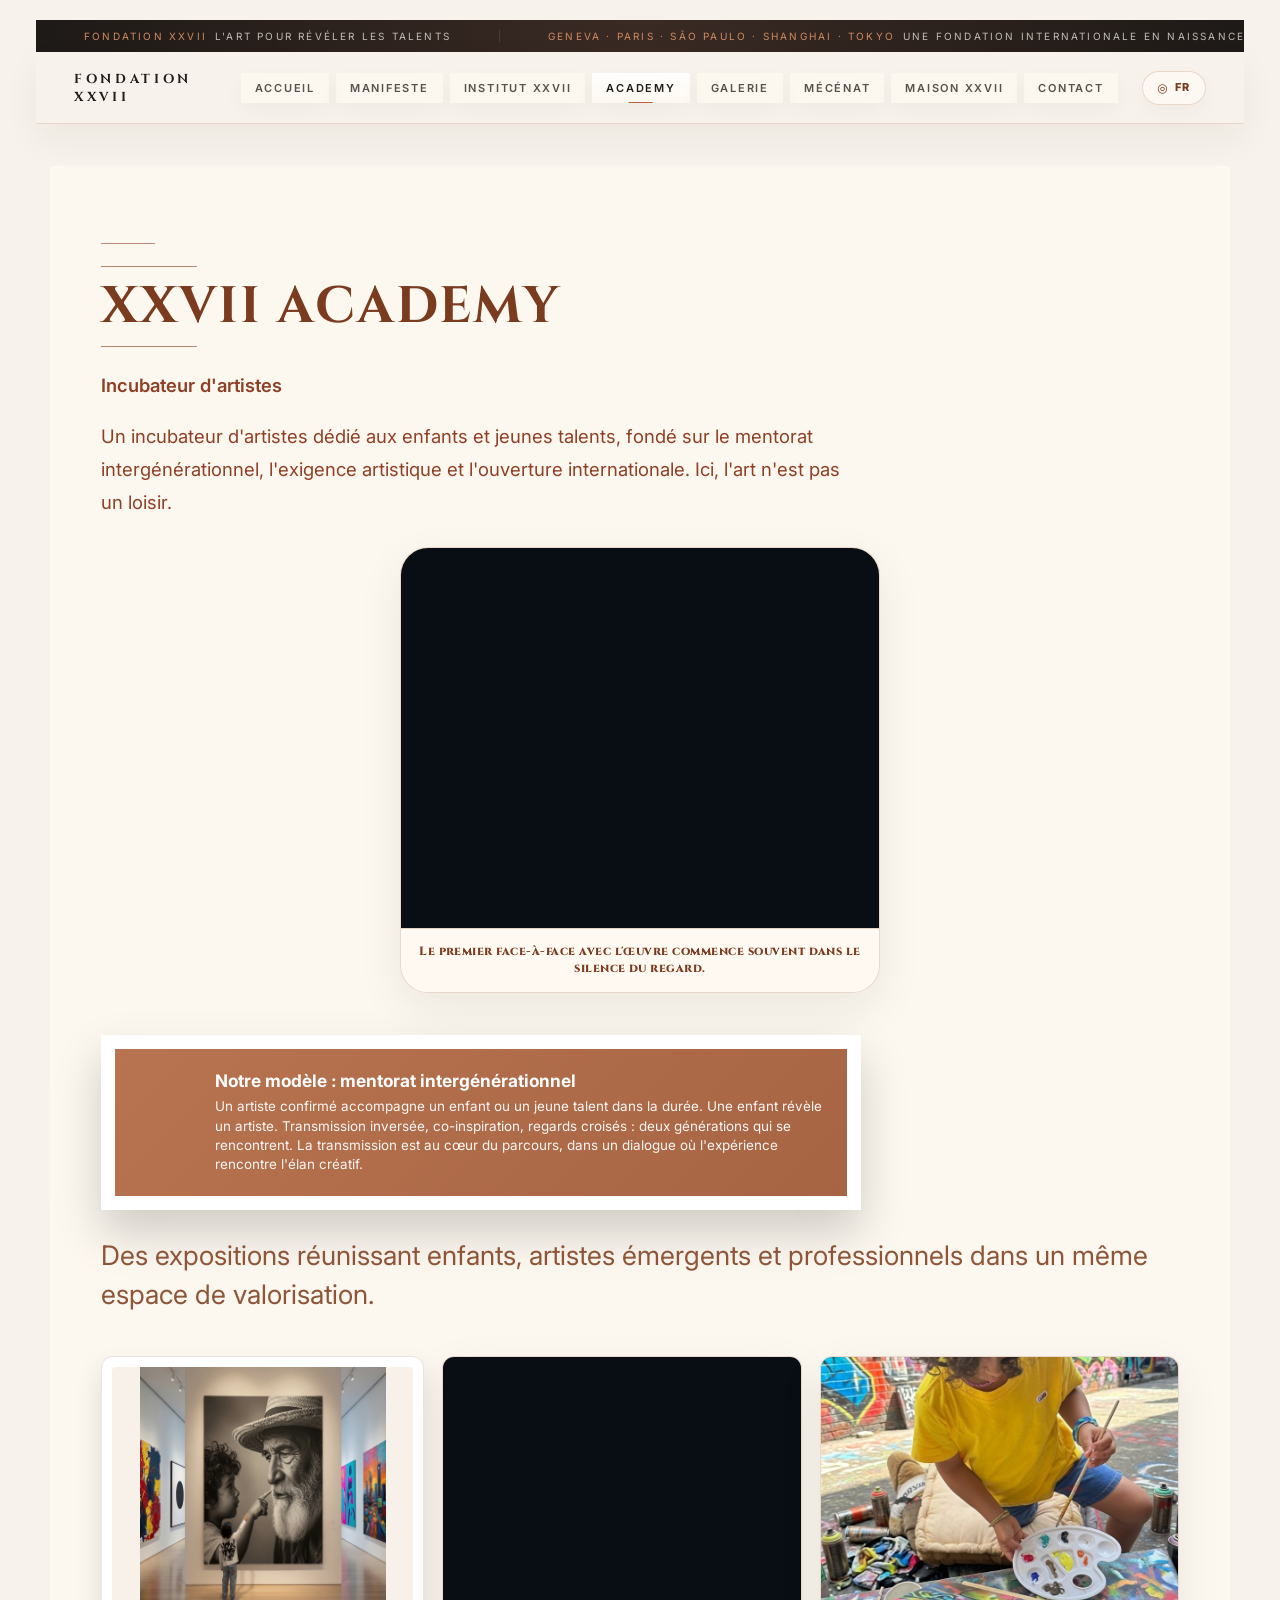
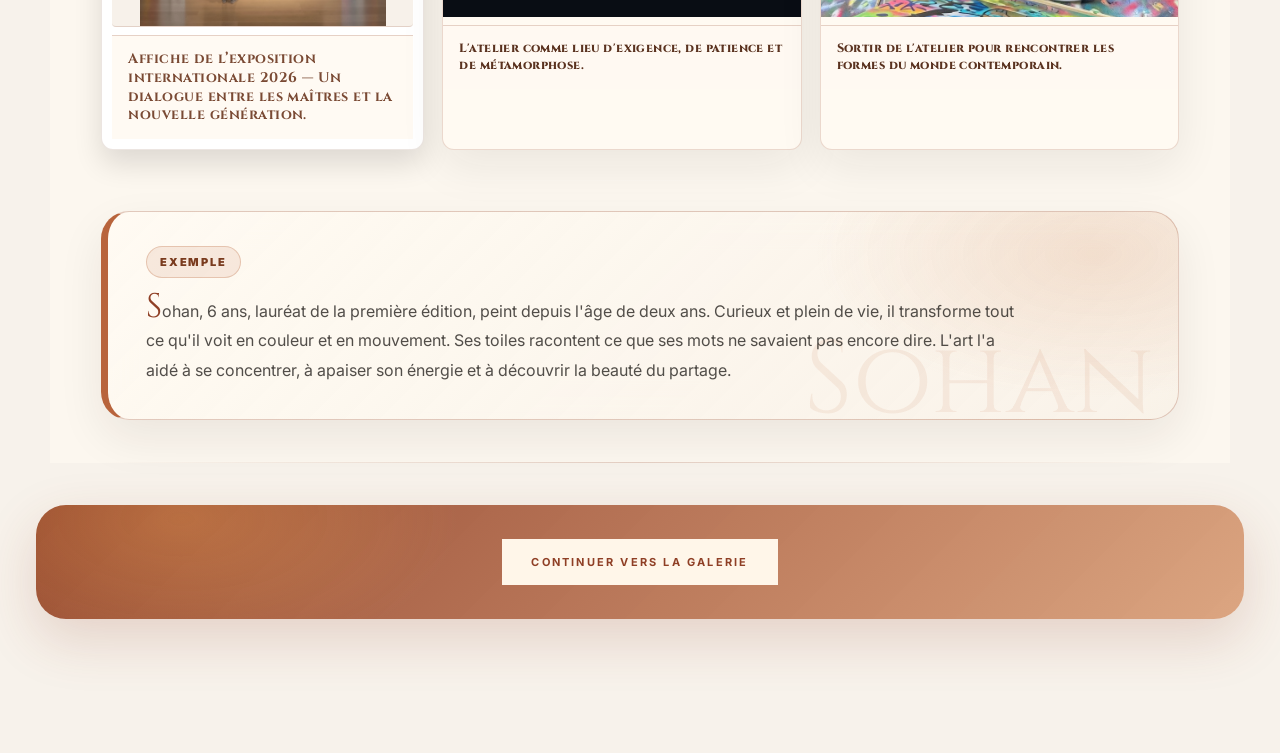
==== commit bb625c37: "Force le chargement du module langue discret" ====
--- a/academy.html
+++ b/academy.html
@@ -18,7 +18,7 @@
 <link rel="stylesheet" href="assets/css/cartier-level.css">
 <link rel="stylesheet" href="assets/css/prestige.css">
 <link rel="stylesheet" href="assets/css/academy-step.css">
-<link rel="stylesheet" href="assets/css/responsive-final.css?v=premium-polish-20260623">
+<link rel="stylesheet" href="assets/css/responsive-final.css?v=lang-switcher-20260702">
 </head>
 <body class="page-academy">
 <a class="skip" href="#main">Aller au contenu</a>
@@ -112,7 +112,7 @@
 </div>
 </main>
 </div>
-<script src="assets/js/app.js"></script>
+<script src="assets/js/app.js?v=lang-switcher-20260702"></script>
 <script src="assets/js/prestige.js"></script>
 </body>
 </html>
--- a/assets/css/responsive-final.css
+++ b/assets/css/responsive-final.css
@@ -42,6 +42,117 @@
   will-change:transform;
 }
 
+.xxvii-lang-switcher{
+  position:relative;
+  z-index:80;
+  flex:0 0 auto;
+  margin-left:auto;
+}
+
+.xxvii-lang-toggle{
+  display:inline-flex;
+  align-items:center;
+  justify-content:center;
+  gap:6px;
+  min-width:64px;
+  height:34px;
+  padding:0 10px;
+  border:1px solid rgba(159,86,52,.2);
+  border-radius:999px;
+  background:rgba(255,250,243,.72);
+  color:#7a3b1e;
+  box-shadow:0 8px 22px rgba(33,29,26,.035);
+  cursor:pointer;
+  font:800 11px/1 Inter,system-ui,sans-serif;
+  letter-spacing:.12em;
+  text-transform:uppercase;
+}
+
+.xxvii-lang-toggle:hover,
+.xxvii-lang-toggle:focus-visible{
+  border-color:rgba(159,86,52,.36);
+  background:rgba(255,255,255,.92);
+  outline:none;
+}
+
+.xxvii-lang-icon{
+  font-size:12px;
+  line-height:1;
+}
+
+.xxvii-lang-menu{
+  position:absolute;
+  top:calc(100% + 8px);
+  right:0;
+  width:178px;
+  padding:6px;
+  border:1px solid rgba(159,86,52,.18);
+  border-radius:14px;
+  background:rgba(255,250,243,.97);
+  box-shadow:0 18px 44px rgba(33,29,26,.13);
+  opacity:0;
+  pointer-events:none;
+  transform:translateY(-4px);
+  transition:opacity .18s ease,transform .18s ease;
+}
+
+.xxvii-lang-switcher.is-open .xxvii-lang-menu{
+  opacity:1;
+  pointer-events:auto;
+  transform:translateY(0);
+}
+
+.xxvii-lang-option{
+  width:100%;
+  display:flex;
+  align-items:center;
+  justify-content:space-between;
+  gap:10px;
+  padding:9px 10px;
+  border:0;
+  border-radius:10px;
+  background:transparent;
+  color:rgba(33,29,26,.76);
+  cursor:pointer;
+  text-align:left;
+}
+
+.xxvii-lang-option span{
+  color:#7a3b1e;
+  font-size:10px;
+  font-weight:900;
+  letter-spacing:.12em;
+}
+
+.xxvii-lang-option strong{
+  font-size:12px;
+  font-weight:700;
+}
+
+.xxvii-lang-option:hover,
+.xxvii-lang-option:focus-visible,
+.xxvii-lang-option.is-active{
+  background:rgba(159,86,52,.1);
+  color:#211d1a;
+  outline:none;
+}
+
+.xxvii-rtl .lead,
+.xxvii-rtl p,
+.xxvii-rtl figcaption,
+.xxvii-rtl .section-title,
+.xxvii-rtl .page-title,
+.xxvii-rtl .contact-title-clean,
+.xxvii-rtl .contact-intro-clean,
+.xxvii-rtl .contact-card-meta,
+.xxvii-rtl .info,
+.xxvii-rtl .brown,
+.xxvii-rtl .member{
+  direction:rtl;
+  text-align:right;
+}
+
+
 .topbar{
   width:100%;
 }
@@ -317,6 +428,16 @@
   .page{
     padding-left:16px;
     padding-right:16px;
+  }
+
+  .xxvii-lang-switcher{
+    align-self:flex-start;
+    margin-left:0;
+  }
+
+  .xxvii-lang-menu{
+    right:auto;
+    left:0;
   }
 
   .nav{
